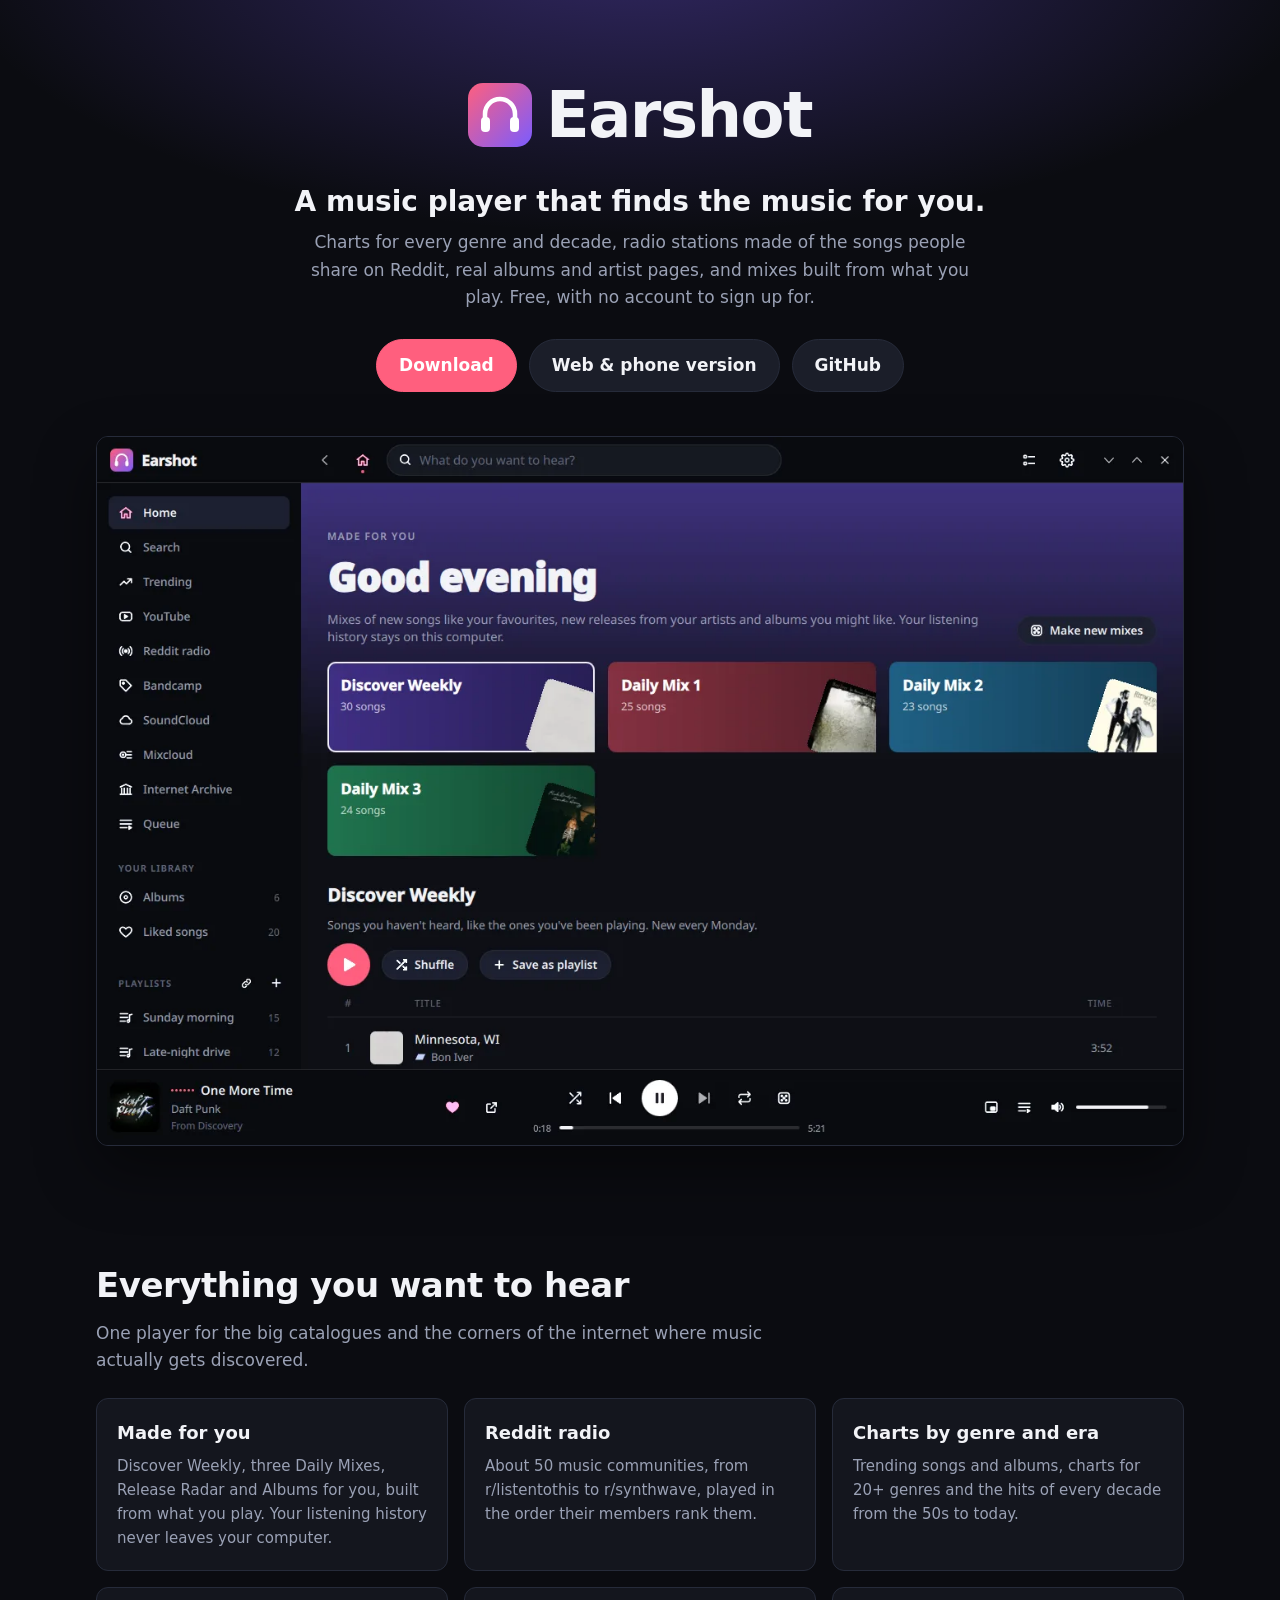
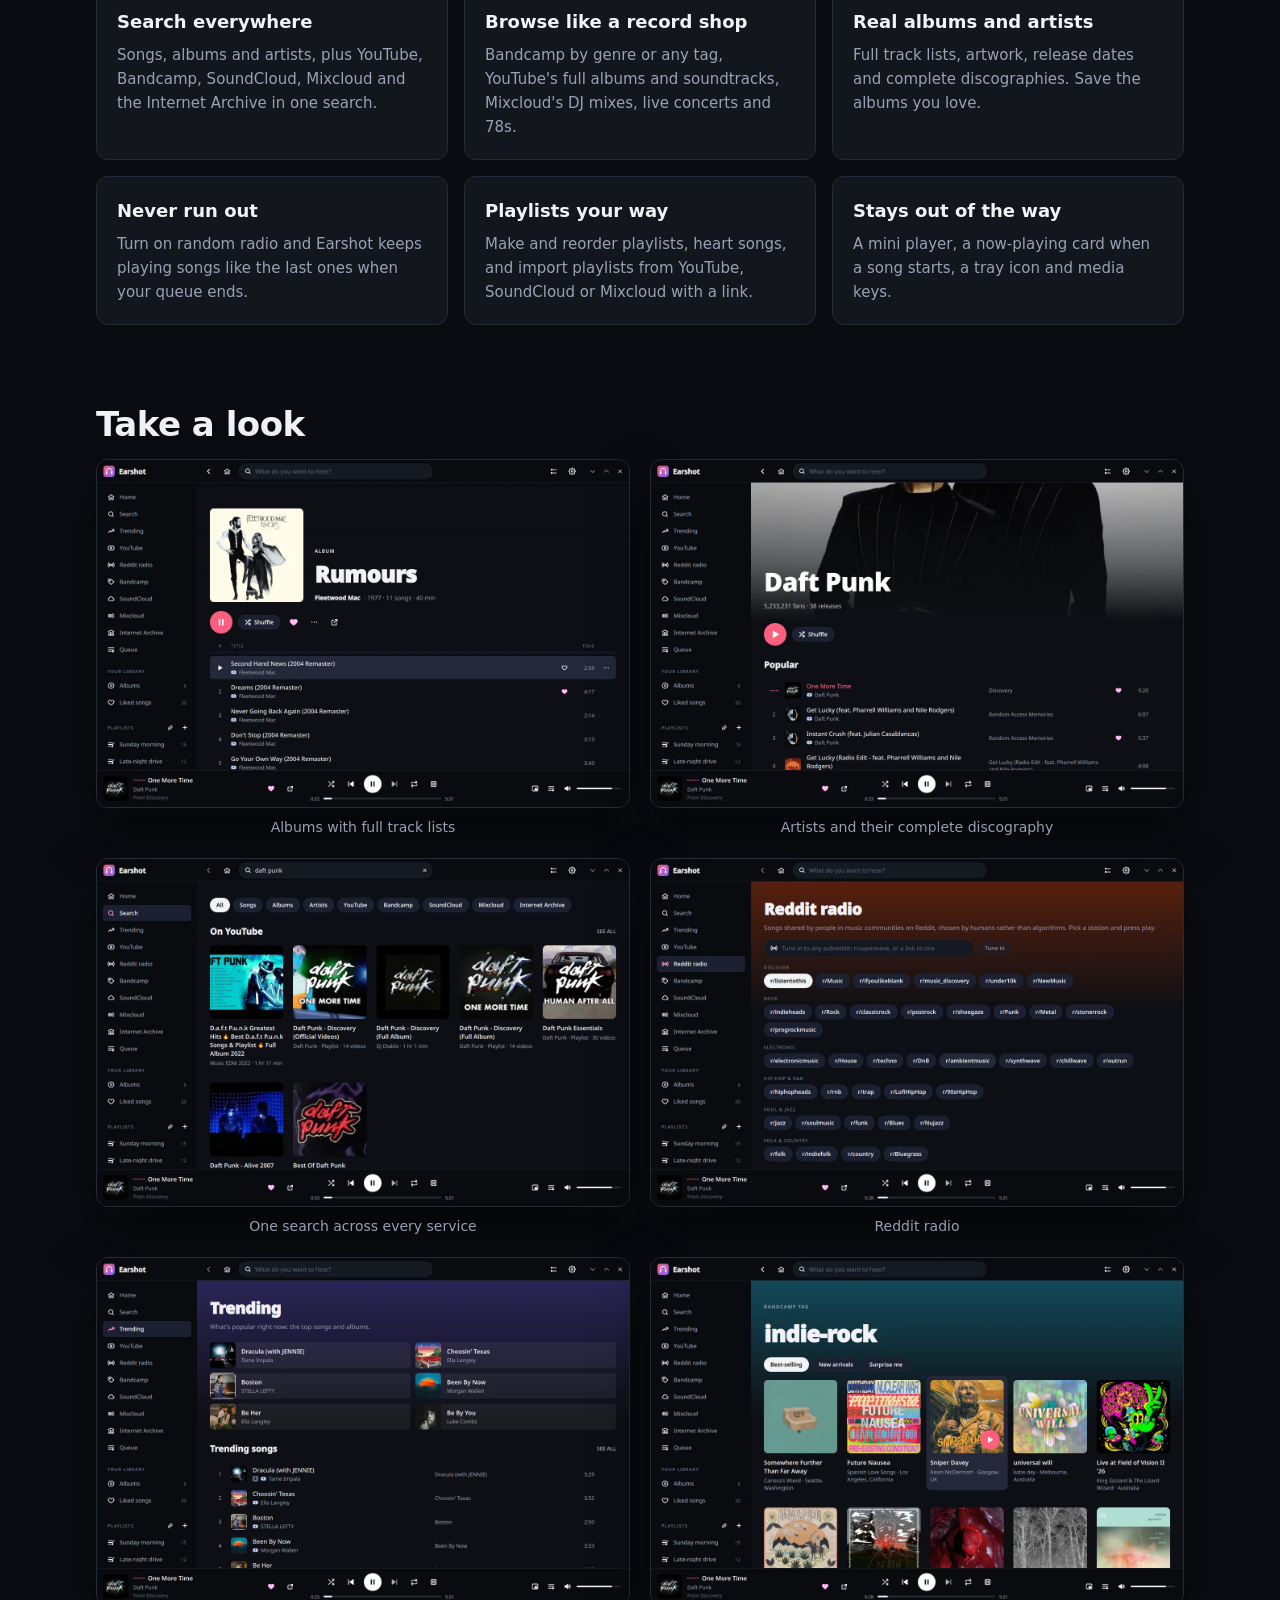
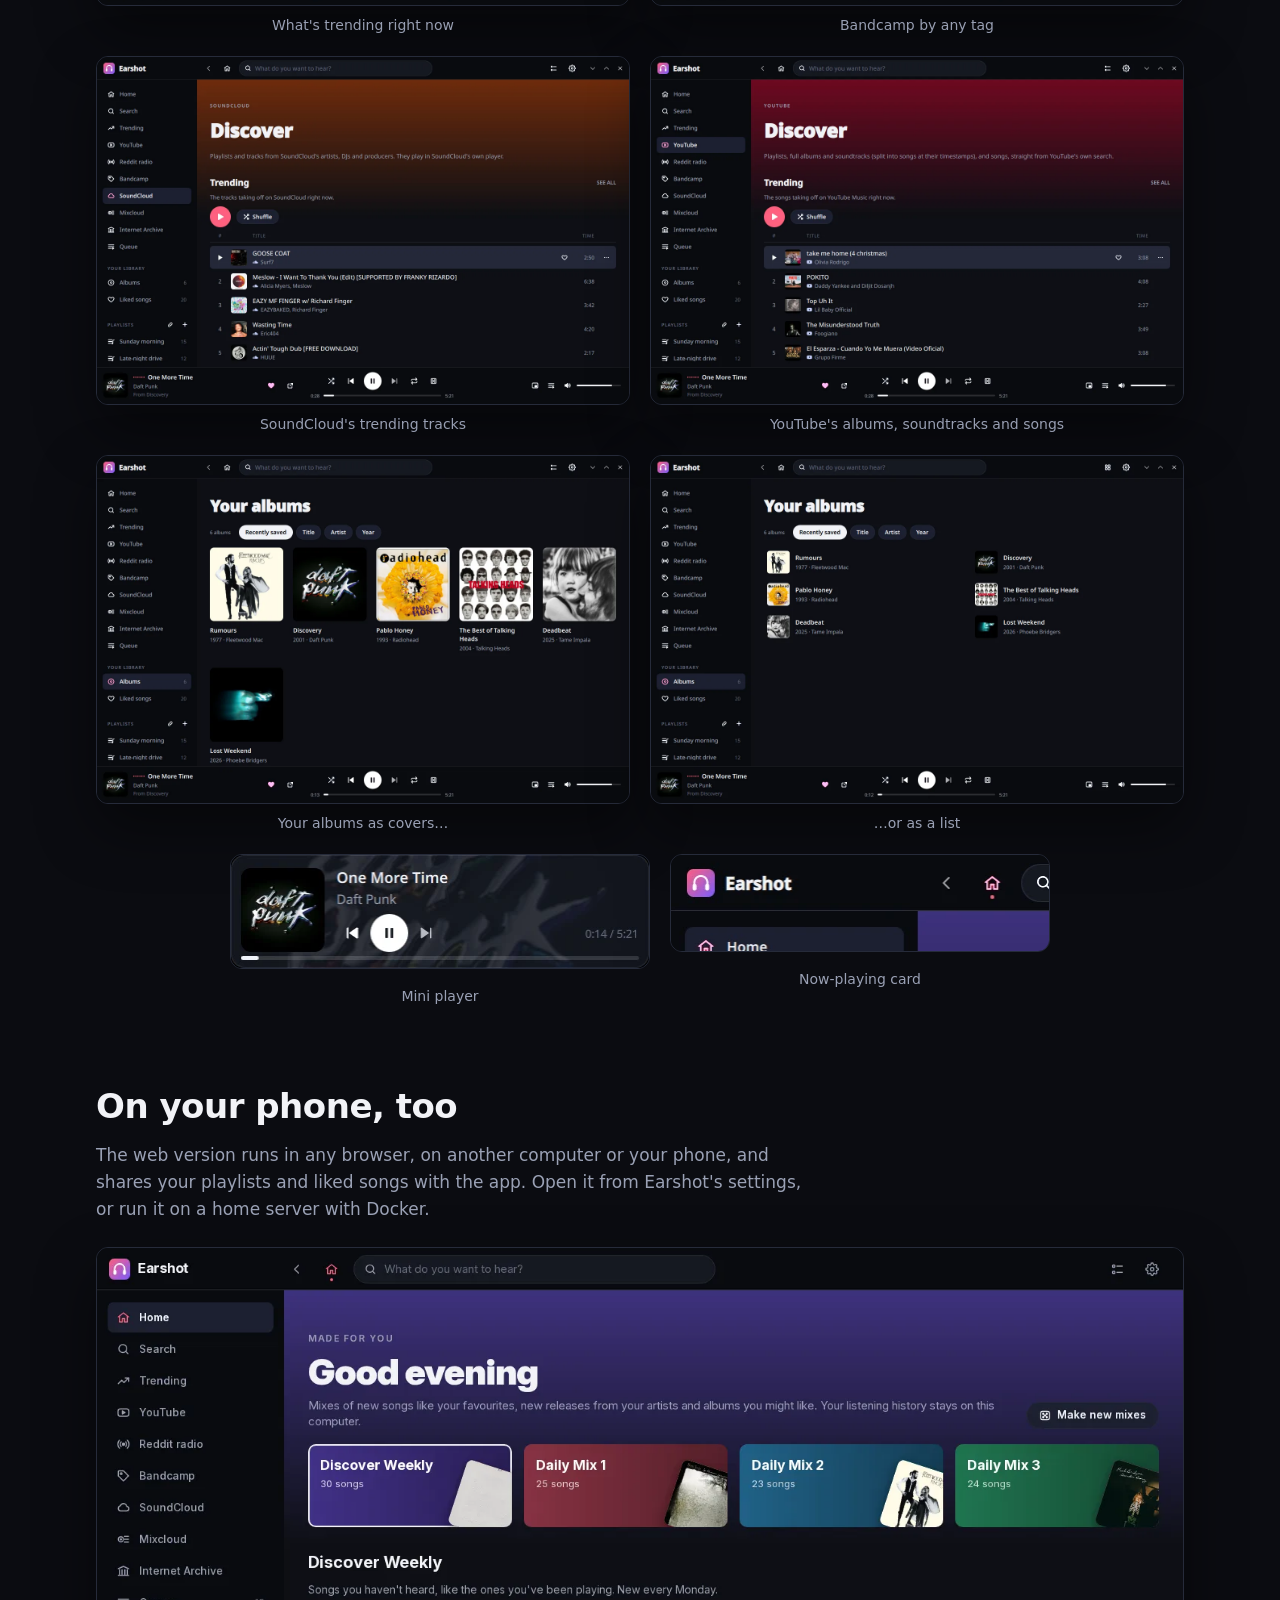
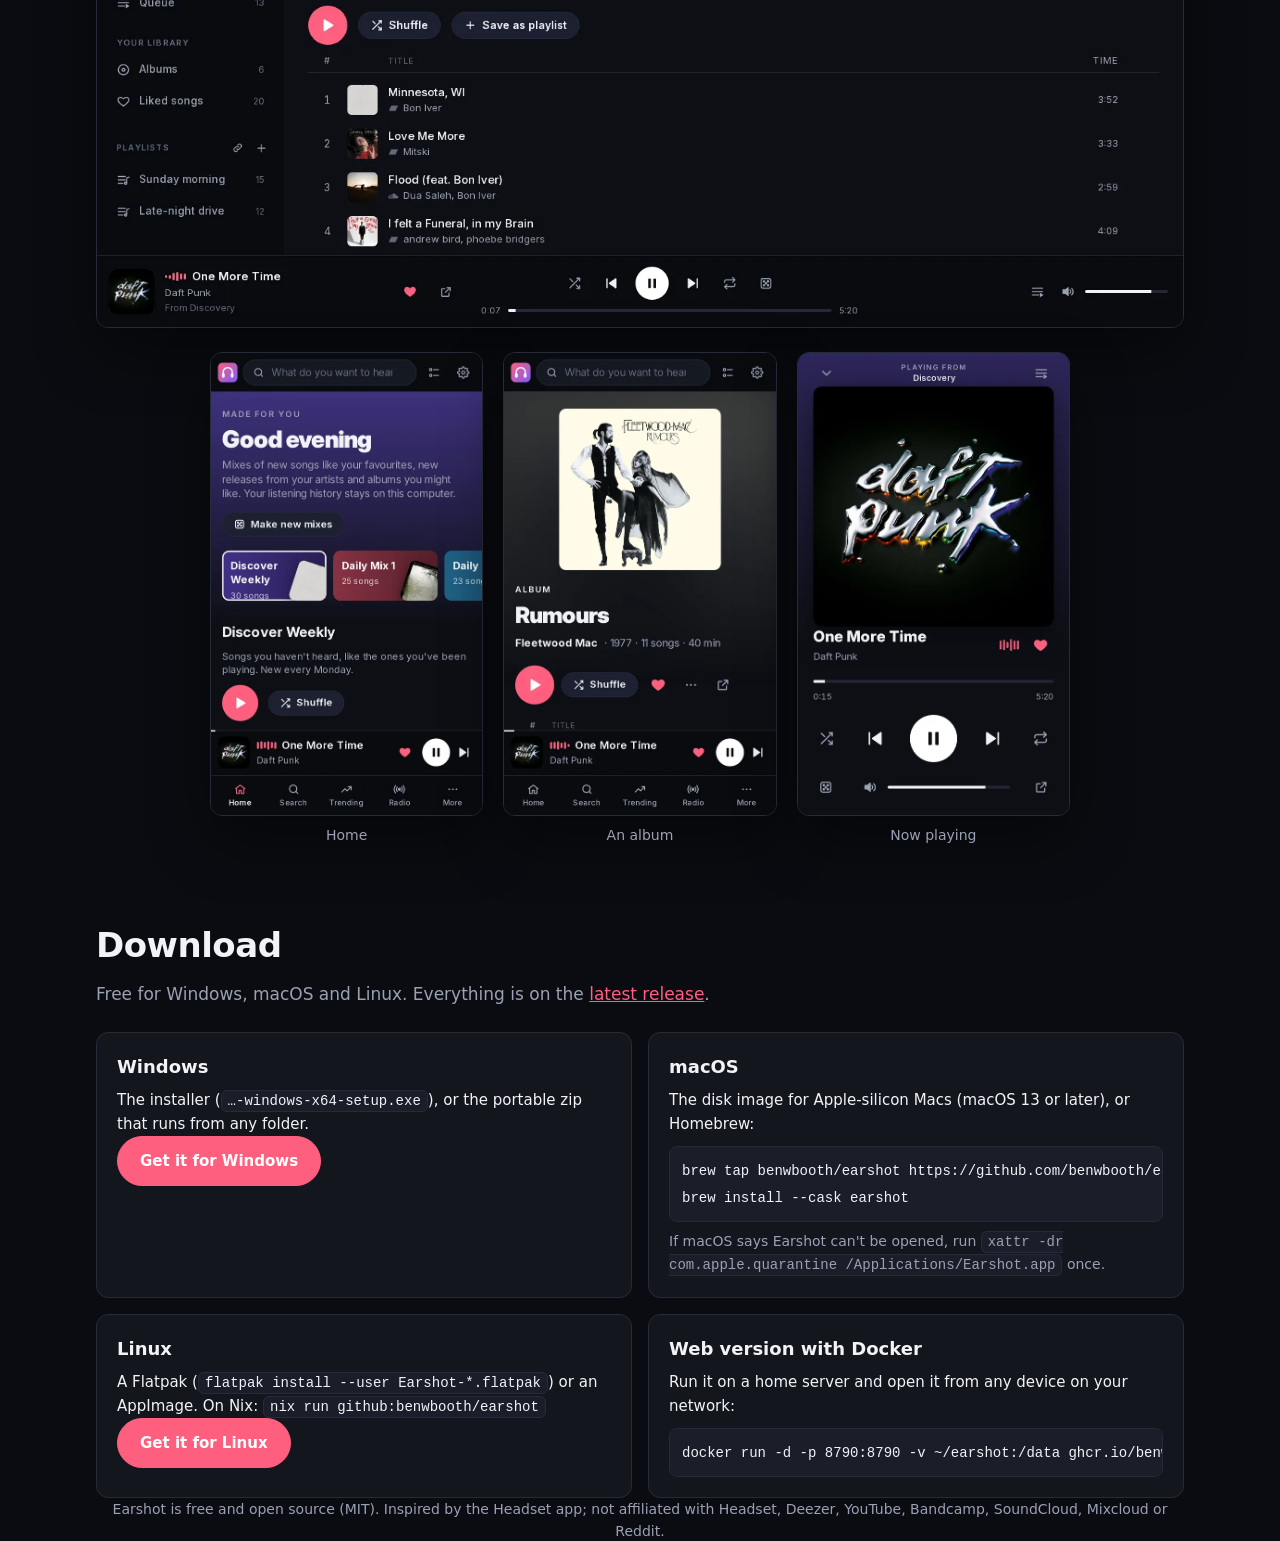
==== docs/index.html @ a22d11b1 "A user-friendly README and project page with fresh screenshots; developer notes move to DEVELOPMENT." ====
<!doctype html>
<html lang="en">
<head>
<meta charset="utf-8">
<meta name="viewport" content="width=device-width, initial-scale=1">
<title>Earshot · a music player that finds the music for you</title>
<meta name="description" content="Earshot is a free desktop music player: charts for every genre and decade, Reddit radio, real albums and artist pages, and mixes made from what you play. Windows, macOS, Linux and a web version for phones.">
<meta property="og:title" content="Earshot">
<meta property="og:description" content="A free music player that finds the music for you.">
<meta property="og:image" content="https://benwbooth.github.io/earshot/screenshots/home.webp">
<link rel="icon" href="./earshot.svg">
<style>
  :root { --bg: #0b0c11; --surface: #14161e; --surface2: #1b1e29; --text: #f2f3f7; --muted: #9aa1b5;
          --accent: #ff5f7e; --accent2: #7a5cff; --border: #262b3a; }
  * { box-sizing: border-box; }
  html { scroll-behavior: smooth; }
  body { margin: 0; background: var(--bg); color: var(--text); font: 17px/1.6 Inter, "Noto Sans", system-ui, -apple-system, "Segoe UI", sans-serif; }
  a { color: var(--accent); }
  .wrap { max-width: 1120px; margin: 0 auto; padding: 0 16px; }
  .hero { padding: 64px 0 40px; text-align: center;
          background: radial-gradient(1000px 420px at 50% -60px, rgba(122,92,255,.35), transparent 70%); }
  .brand { display: inline-flex; gap: 14px; align-items: center; }
  .brand img { width: 64px; height: 64px; }
  h1 { margin: 0; font-size: clamp(40px, 8vw, 64px); letter-spacing: -1.5px; }
  .tagline { font-size: clamp(20px, 3.4vw, 28px); font-weight: 700; margin: 18px auto 10px; max-width: 760px; line-height: 1.25; }
  .lead { color: var(--muted); max-width: 700px; margin: 0 auto 28px; }
  .buttons { display: flex; flex-wrap: wrap; gap: 12px; justify-content: center; }
  .btn { display: inline-block; padding: 12px 22px; border-radius: 999px; font-weight: 700; text-decoration: none;
         background: var(--surface2); color: var(--text); border: 1px solid var(--border); }
  .btn.primary { background: var(--accent); color: #fff; border-color: var(--accent); }
  .btn:hover { filter: brightness(1.12); }
  .shot { width: 100%; height: auto; display: block; border-radius: 12px; border: 1px solid var(--border);
          box-shadow: 0 24px 60px rgba(0,0,0,.45); }
  .hero .shot { margin-top: 44px; }
  h2 { font-size: clamp(26px, 4vw, 34px); margin: 72px 0 8px; letter-spacing: -.5px; }
  .sub { color: var(--muted); margin: 0 0 24px; max-width: 720px; }
  .features { display: grid; grid-template-columns: repeat(3, 1fr); gap: 16px; }
  .features > *, .gallery > *, .downloads > *, .phones > * { min-width: 0; }
  .card { background: var(--surface); border: 1px solid var(--border); border-radius: 12px; padding: 20px; }
  .card h3 { margin: 0 0 6px; font-size: 18px; }
  .card p { margin: 0; color: var(--muted); font-size: 15px; }
  .gallery { display: grid; grid-template-columns: 1fr 1fr; gap: 20px; }
  figure { margin: 0; }
  figcaption { color: var(--muted); font-size: 14px; margin-top: 8px; text-align: center; }
  .small { display: flex; flex-wrap: wrap; gap: 20px; align-items: flex-start; justify-content: center; margin-top: 20px; }
  .small img { border-radius: 12px; border: 1px solid var(--border); max-width: 100%; height: auto; }
  .phones { display: grid; grid-template-columns: repeat(3, 1fr); gap: 20px; max-width: 860px; margin: 24px auto 0; }
  .downloads { display: grid; grid-template-columns: repeat(2, 1fr); gap: 16px; }
  .downloads .card p { color: var(--text); }
  .downloads .card .note { color: var(--muted); font-size: 14px; margin-top: 8px; }
  code { background: var(--surface2); border: 1px solid var(--border); border-radius: 6px; padding: 2px 6px; font-size: 14px; overflow-wrap: anywhere; }
  pre { background: var(--surface2); border: 1px solid var(--border); border-radius: 8px; padding: 10px 12px; overflow-x: auto; margin: 10px 0 0; }
  pre code { border: 0; padding: 0; background: none; }
  footer { color: var(--muted); font-size: 14px; padding: 64px 0 48px; text-align: center; }
  @media (max-width: 820px) {
    .features, .gallery, .downloads { grid-template-columns: 1fr; }
    .phones { grid-template-columns: 1fr 1fr; }
  }
</style>
</head>
<body>
<header class="hero">
  <div class="wrap">
    <div class="brand"><img src="./earshot.svg" alt=""><h1>Earshot</h1></div>
    <p class="tagline">A music player that finds the music for you.</p>
    <p class="lead">Charts for every genre and decade, radio stations made of the songs people share on Reddit, real albums and artist pages, and mixes built from what you play. Free, with no account to sign up for.</p>
    <div class="buttons">
      <a class="btn primary" href="#download">Download</a>
      <a class="btn" href="#web">Web &amp; phone version</a>
      <a class="btn" href="https://github.com/benwbooth/earshot">GitHub</a>
    </div>
    <img class="shot" src="./screenshots/home.webp" width="1320" height="860" alt="Earshot's home screen with Discover Weekly and Daily Mixes">
  </div>
</header>

<main class="wrap">
  <h2>Everything you want to hear</h2>
  <p class="sub">One player for the big catalogues and the corners of the internet where music actually gets discovered.</p>
  <div class="features">
    <div class="card"><h3>Made for you</h3><p>Discover Weekly, three Daily Mixes, Release Radar and Albums for you, built from what you play. Your listening history never leaves your computer.</p></div>
    <div class="card"><h3>Reddit radio</h3><p>About 50 music communities, from r/listentothis to r/synthwave, played in the order their members rank them.</p></div>
    <div class="card"><h3>Charts by genre and era</h3><p>Trending songs and albums, charts for 20+ genres and the hits of every decade from the 50s to today.</p></div>
    <div class="card"><h3>Search everywhere</h3><p>Songs, albums and artists, plus YouTube, Bandcamp, SoundCloud, Mixcloud and the Internet Archive in one search.</p></div>
    <div class="card"><h3>Browse like a record shop</h3><p>Bandcamp by genre or any tag, YouTube's full albums and soundtracks, Mixcloud's DJ mixes, live concerts and 78s.</p></div>
    <div class="card"><h3>Real albums and artists</h3><p>Full track lists, artwork, release dates and complete discographies. Save the albums you love.</p></div>
    <div class="card"><h3>Never run out</h3><p>Turn on random radio and Earshot keeps playing songs like the last ones when your queue ends.</p></div>
    <div class="card"><h3>Playlists your way</h3><p>Make and reorder playlists, heart songs, and import playlists from YouTube, SoundCloud or Mixcloud with a link.</p></div>
    <div class="card"><h3>Stays out of the way</h3><p>A mini player, a now-playing card when a song starts, a tray icon and media keys.</p></div>
  </div>

  <h2>Take a look</h2>
  <div class="gallery">
    <figure><img class="shot" loading="lazy" src="./screenshots/album.webp" width="1320" height="860" alt="An album page"><figcaption>Albums with full track lists</figcaption></figure>
    <figure><img class="shot" loading="lazy" src="./screenshots/artist.webp" width="1320" height="860" alt="An artist page"><figcaption>Artists and their complete discography</figcaption></figure>
    <figure><img class="shot" loading="lazy" src="./screenshots/search.webp" width="1320" height="860" alt="Search results"><figcaption>One search across every service</figcaption></figure>
    <figure><img class="shot" loading="lazy" src="./screenshots/radio.webp" width="1320" height="860" alt="Reddit radio stations"><figcaption>Reddit radio</figcaption></figure>
    <figure><img class="shot" loading="lazy" src="./screenshots/trending.webp" width="1320" height="860" alt="Trending songs"><figcaption>What's trending right now</figcaption></figure>
    <figure><img class="shot" loading="lazy" src="./screenshots/bandcamp.webp" width="1320" height="860" alt="Bandcamp's indie-rock tag"><figcaption>Bandcamp by any tag</figcaption></figure>
    <figure><img class="shot" loading="lazy" src="./screenshots/soundcloud.webp" width="1320" height="860" alt="SoundCloud"><figcaption>SoundCloud's trending tracks</figcaption></figure>
    <figure><img class="shot" loading="lazy" src="./screenshots/youtube.webp" width="1320" height="860" alt="YouTube"><figcaption>YouTube's albums, soundtracks and songs</figcaption></figure>
    <figure><img class="shot" loading="lazy" src="./screenshots/albums-grid.webp" width="1320" height="860" alt="Your albums as covers"><figcaption>Your albums as covers…</figcaption></figure>
    <figure><img class="shot" loading="lazy" src="./screenshots/albums-list.webp" width="1320" height="860" alt="Your albums as a list"><figcaption>…or as a list</figcaption></figure>
  </div>
  <div class="small">
    <figure><img loading="lazy" src="./screenshots/mini.webp" width="420" height="113" alt="The mini player"><figcaption>Mini player</figcaption></figure>
    <figure><img loading="lazy" src="./screenshots/card.webp" width="380" height="96" alt="The now-playing card"><figcaption>Now-playing card</figcaption></figure>
  </div>

  <h2 id="web">On your phone, too</h2>
  <p class="sub">The web version runs in any browser, on another computer or your phone, and shares your playlists and liked songs with the app. Open it from Earshot's settings, or run it on a home server with Docker.</p>
  <img class="shot" loading="lazy" src="./screenshots/web-home.webp" width="1440" height="900" alt="The web version in a desktop browser">
  <div class="phones">
    <figure><img class="shot" loading="lazy" src="./screenshots/phone-home.webp" width="585" height="1266" alt="The web version on a phone: Home"><figcaption>Home</figcaption></figure>
    <figure><img class="shot" loading="lazy" src="./screenshots/phone-album.webp" width="585" height="1266" alt="The web version on a phone: an album"><figcaption>An album</figcaption></figure>
    <figure><img class="shot" loading="lazy" src="./screenshots/phone-nowplaying.webp" width="585" height="1266" alt="The web version on a phone: Now playing"><figcaption>Now playing</figcaption></figure>
  </div>

  <h2 id="download">Download</h2>
  <p class="sub">Free for Windows, macOS and Linux. Everything is on the <a href="https://github.com/benwbooth/earshot/releases/latest">latest release</a>.</p>
  <div class="downloads">
    <div class="card"><h3>Windows</h3><p>The installer (<code>…-windows-x64-setup.exe</code>), or the portable zip that runs from any folder.</p>
      <p><a class="btn primary" href="https://github.com/benwbooth/earshot/releases/latest">Get it for Windows</a></p></div>
    <div class="card"><h3>macOS</h3><p>The disk image for Apple-silicon Macs (macOS 13 or later), or Homebrew:</p>
      <pre><code>brew tap benwbooth/earshot https://github.com/benwbooth/earshot
brew install --cask earshot</code></pre>
      <p class="note">If macOS says Earshot can't be opened, run <code>xattr -dr com.apple.quarantine /Applications/Earshot.app</code> once.</p></div>
    <div class="card"><h3>Linux</h3><p>A Flatpak (<code>flatpak install --user Earshot-*.flatpak</code>) or an AppImage. On Nix: <code>nix run github:benwbooth/earshot</code></p>
      <p><a class="btn primary" href="https://github.com/benwbooth/earshot/releases/latest">Get it for Linux</a></p></div>
    <div class="card"><h3>Web version with Docker</h3><p>Run it on a home server and open it from any device on your network:</p>
      <pre><code>docker run -d -p 8790:8790 -v ~/earshot:/data ghcr.io/benwbooth/earshot:latest</code></pre></div>
  </div>
</main>

<footer class="wrap">Earshot is free and open source (MIT). Inspired by the Headset app; not affiliated with Headset, Deezer, YouTube, Bandcamp, SoundCloud, Mixcloud or Reddit.</footer>
</body>
</html>
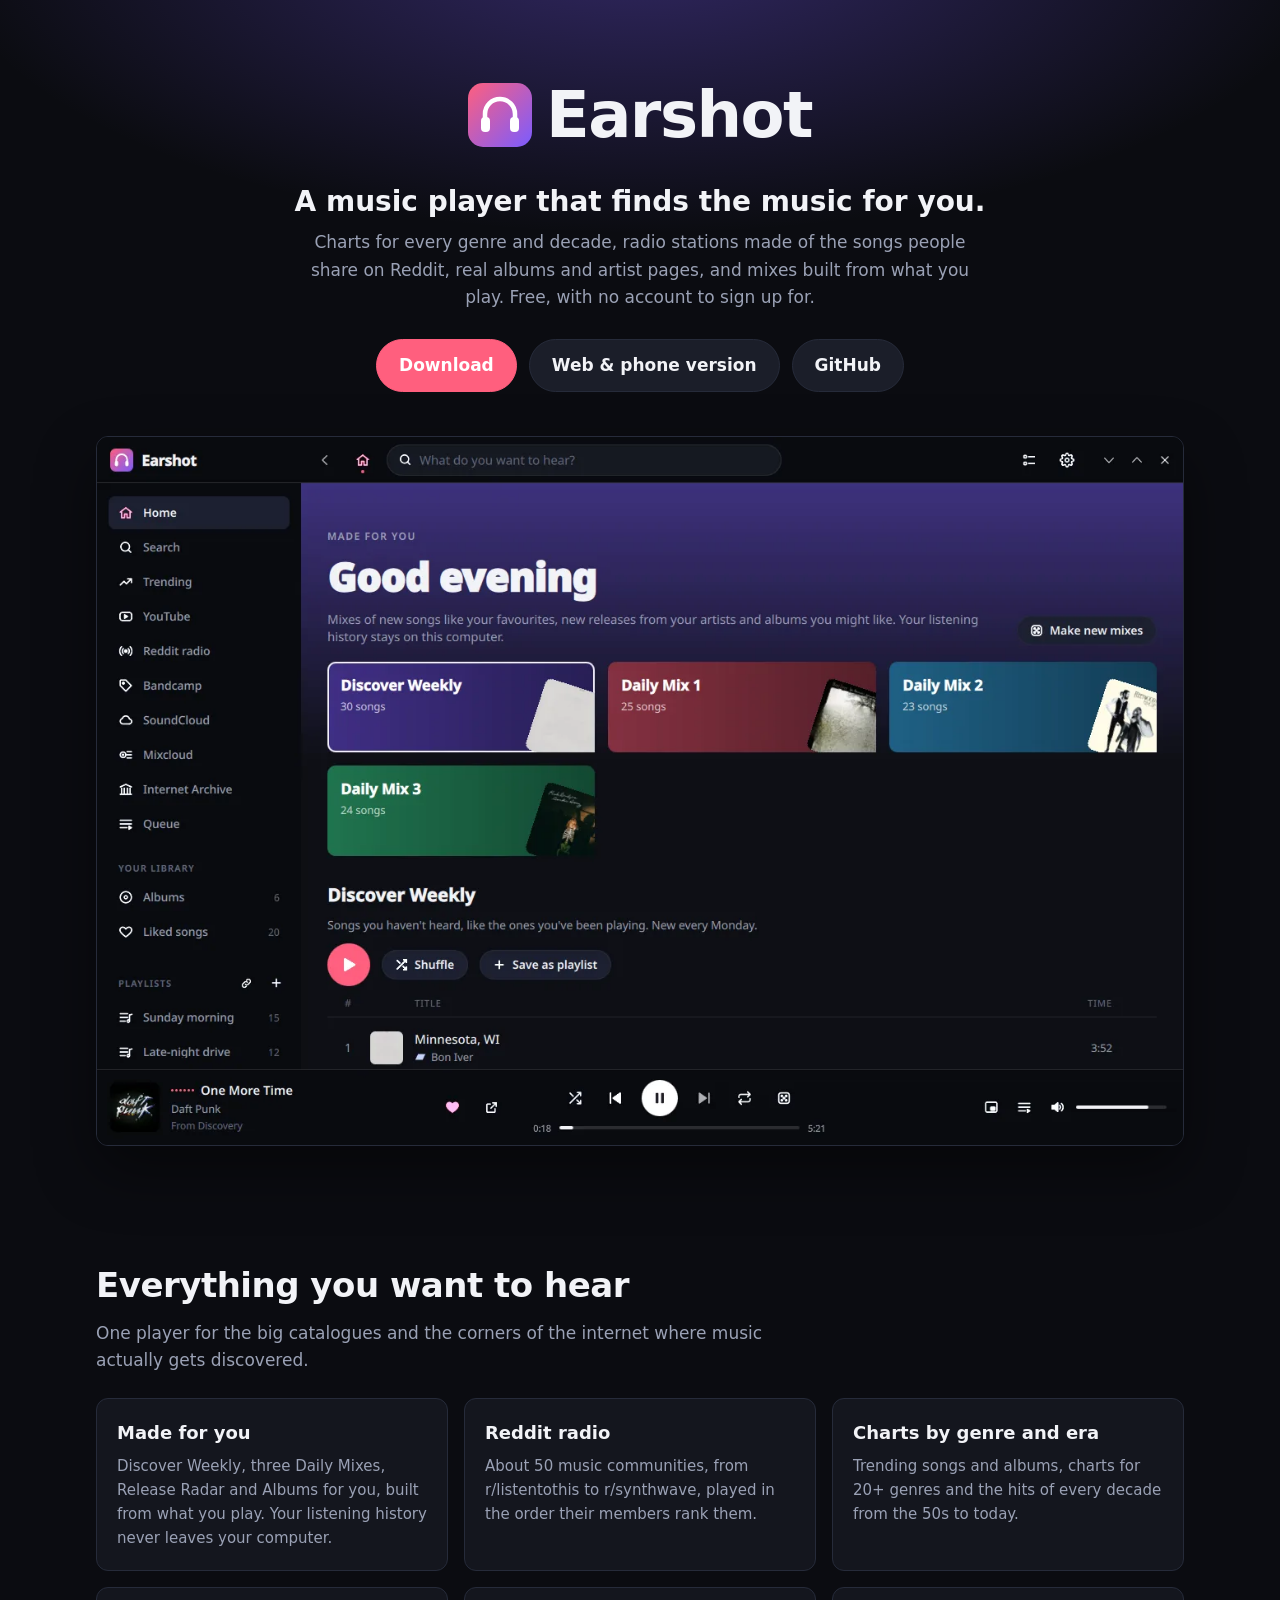
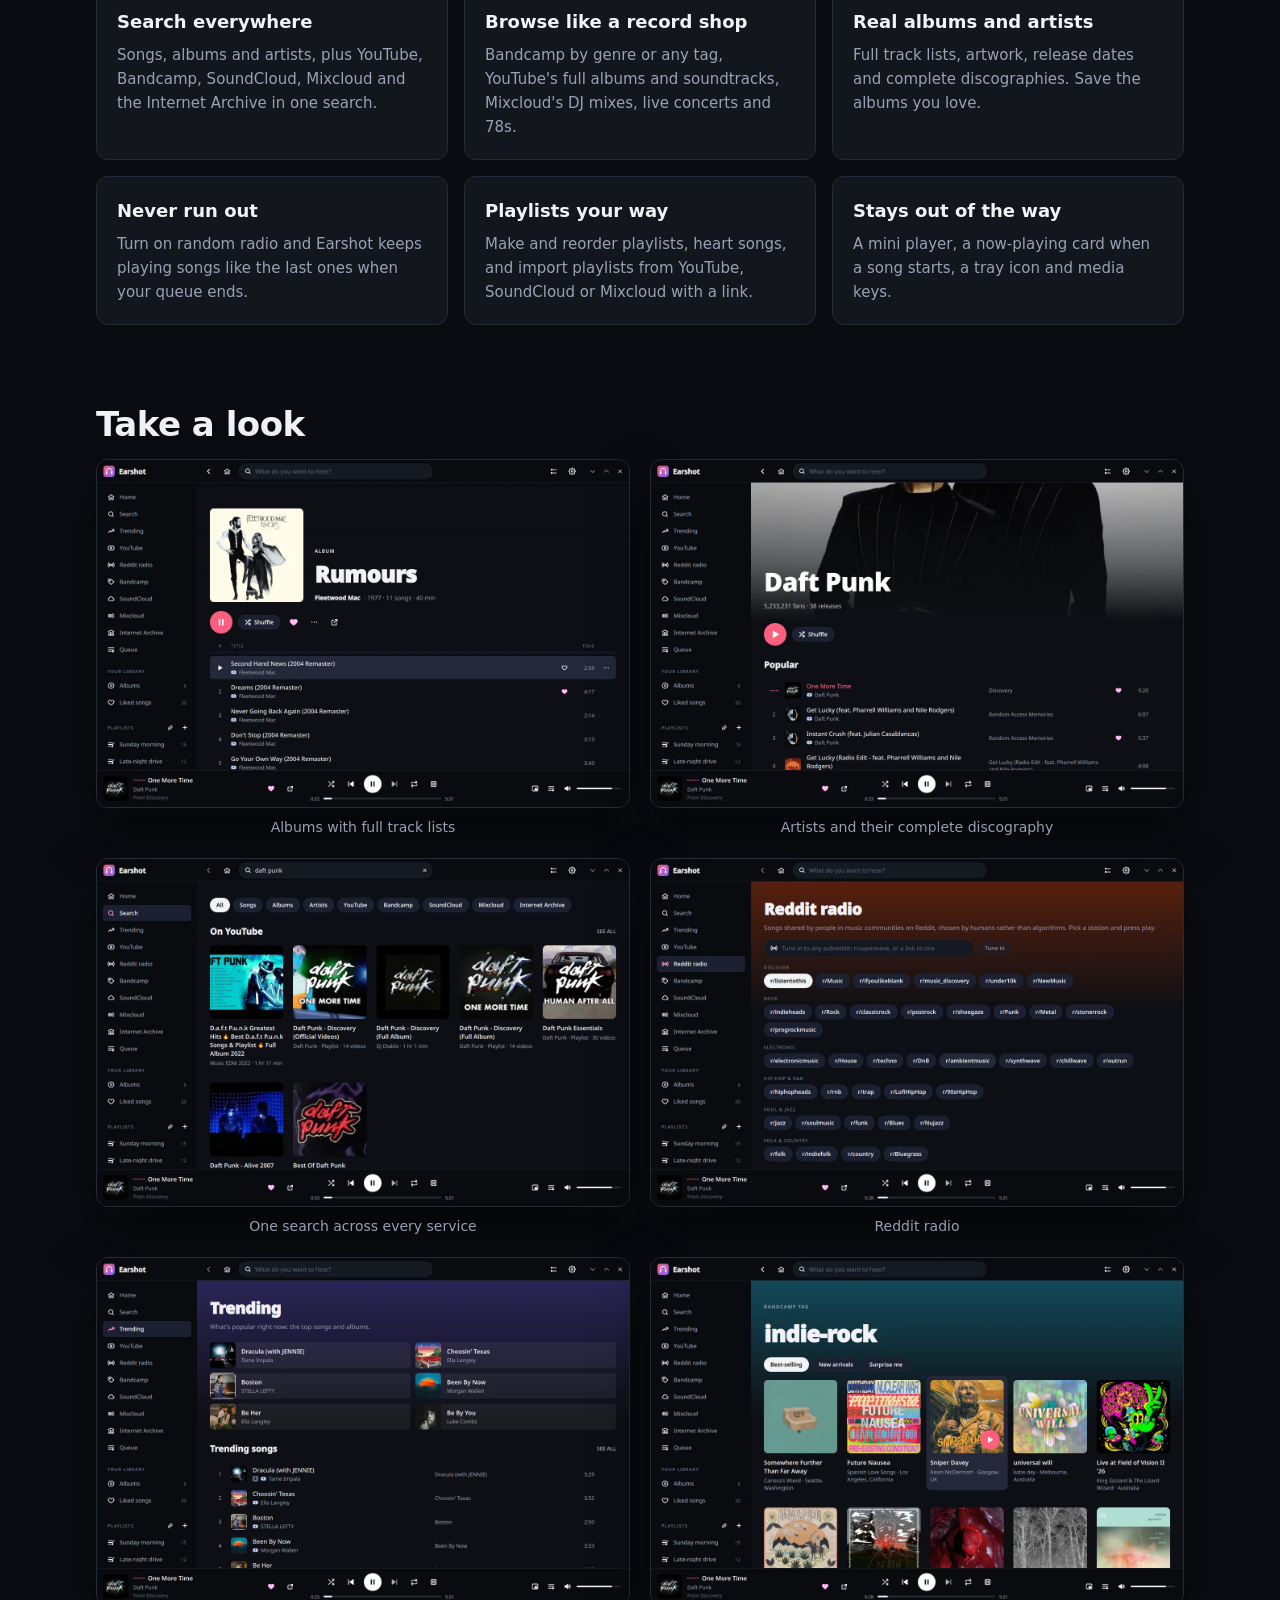
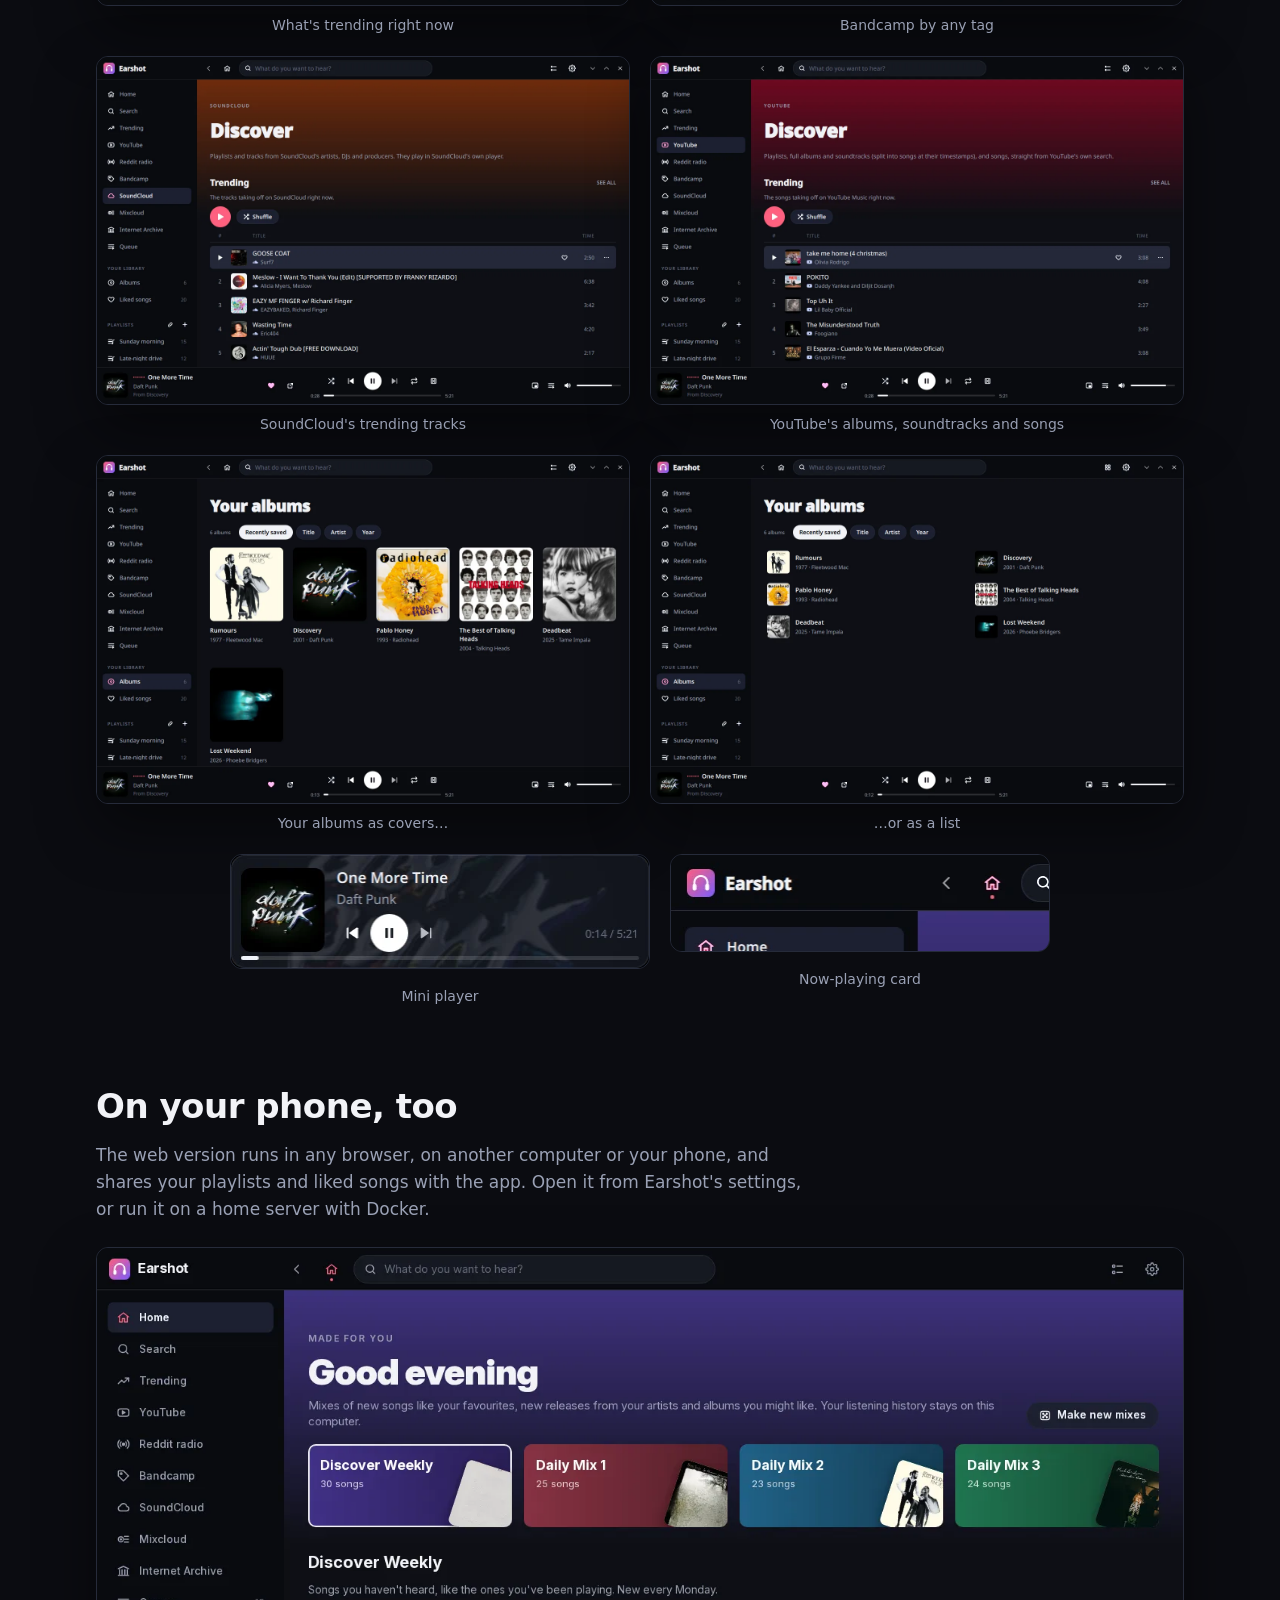
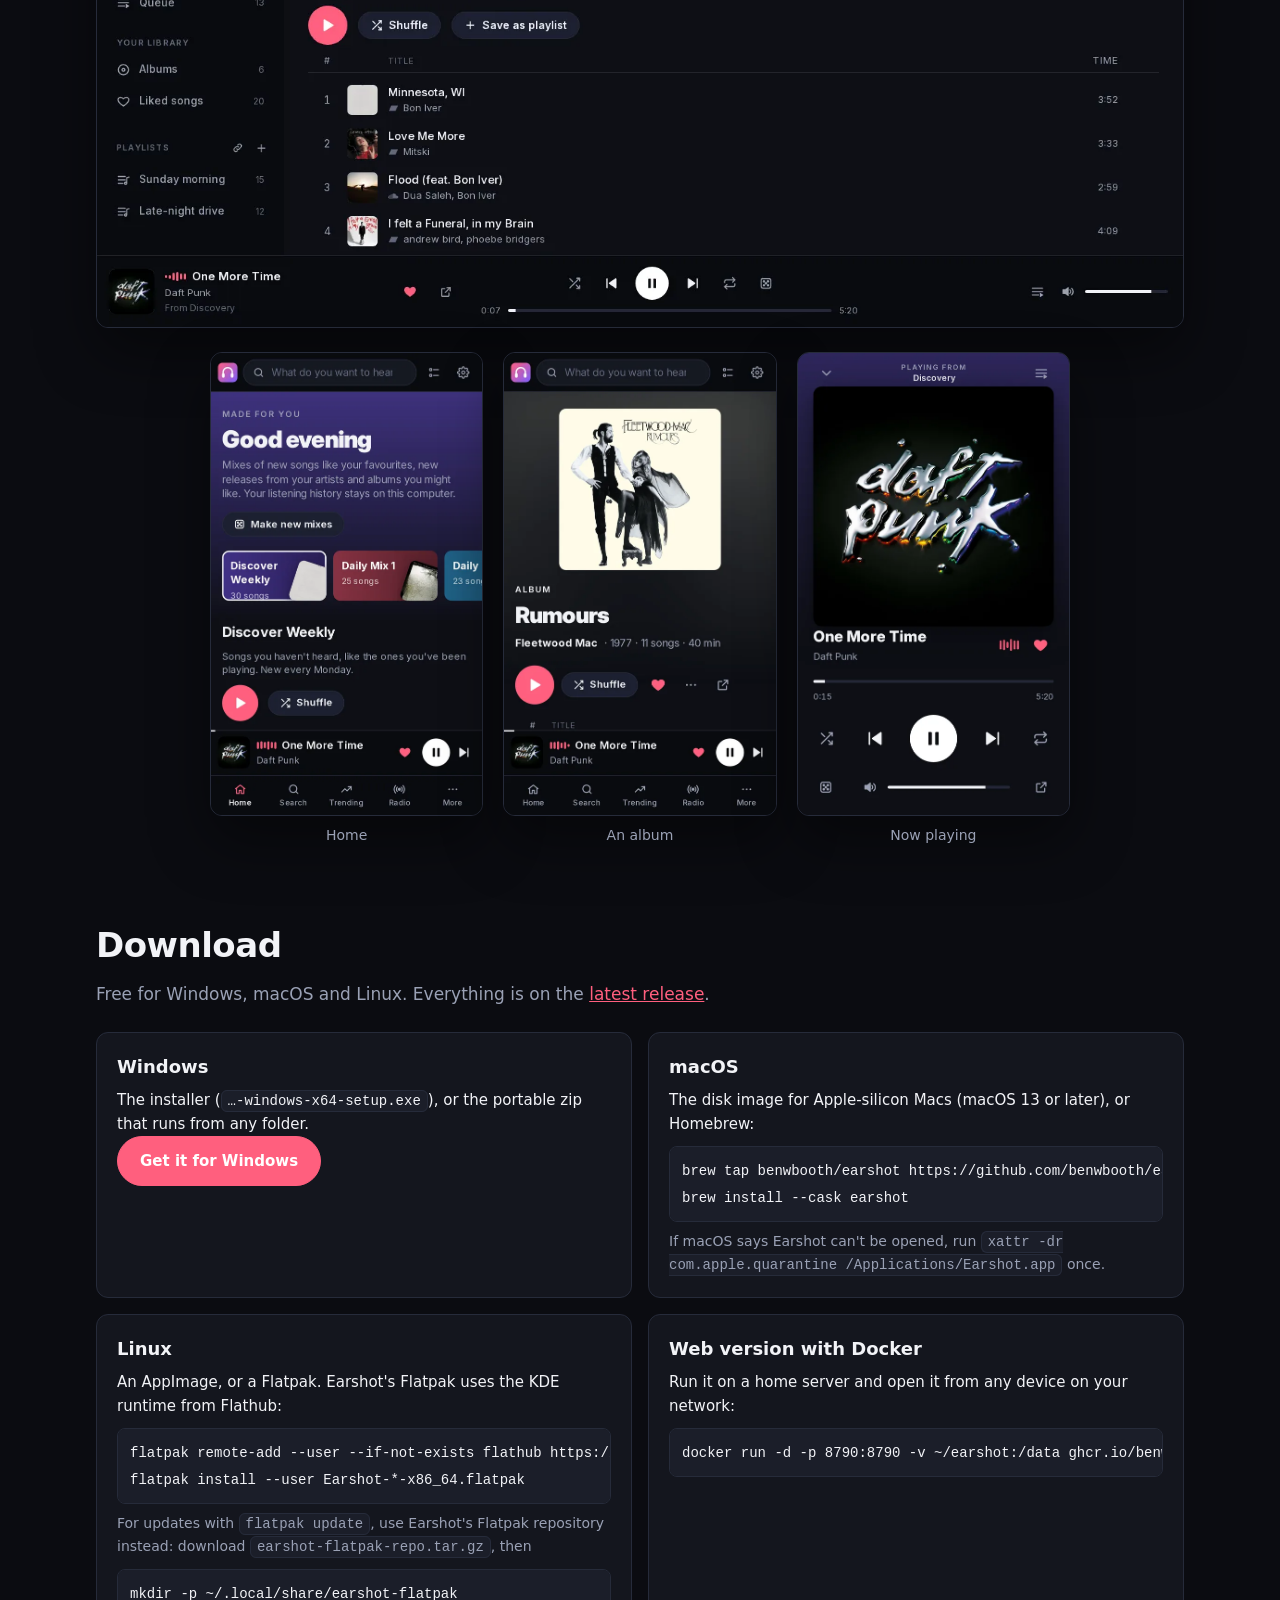
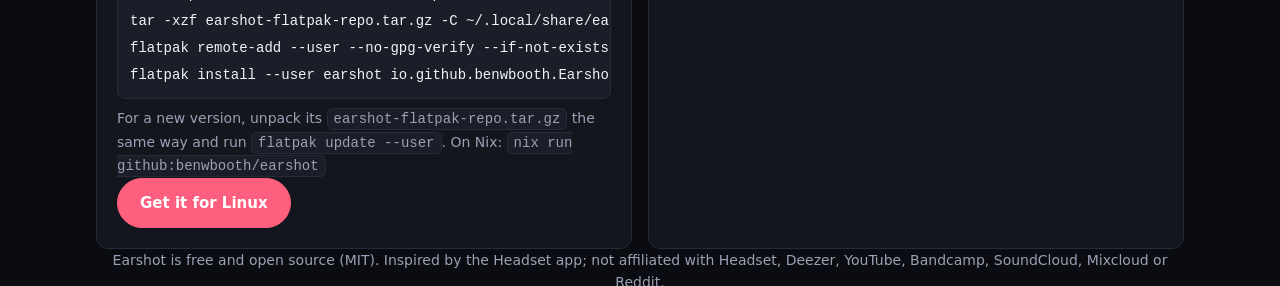
==== commit d9e8c5b8: "Project page: the Flatpak steps, as in the README" ====
--- a/docs/index.html
+++ b/docs/index.html
@@ -124,7 +124,15 @@
       <pre><code>brew tap benwbooth/earshot https://github.com/benwbooth/earshot
 brew install --cask earshot</code></pre>
       <p class="note">If macOS says Earshot can't be opened, run <code>xattr -dr com.apple.quarantine /Applications/Earshot.app</code> once.</p></div>
-    <div class="card"><h3>Linux</h3><p>A Flatpak (<code>flatpak install --user Earshot-*.flatpak</code>) or an AppImage. On Nix: <code>nix run github:benwbooth/earshot</code></p>
+    <div class="card"><h3>Linux</h3><p>An AppImage, or a Flatpak. Earshot's Flatpak uses the KDE runtime from Flathub:</p>
+      <pre><code>flatpak remote-add --user --if-not-exists flathub https://dl.flathub.org/repo/flathub.flatpakrepo
+flatpak install --user Earshot-*-x86_64.flatpak</code></pre>
+      <p class="note">For updates with <code>flatpak update</code>, use Earshot's Flatpak repository instead: download <code>earshot-flatpak-repo.tar.gz</code>, then</p>
+      <pre><code>mkdir -p ~/.local/share/earshot-flatpak
+tar -xzf earshot-flatpak-repo.tar.gz -C ~/.local/share/earshot-flatpak
+flatpak remote-add --user --no-gpg-verify --if-not-exists earshot "file://$HOME/.local/share/earshot-flatpak/flatpak-repo"
+flatpak install --user earshot io.github.benwbooth.Earshot</code></pre>
+      <p class="note">For a new version, unpack its <code>earshot-flatpak-repo.tar.gz</code> the same way and run <code>flatpak update --user</code>. On Nix: <code>nix run github:benwbooth/earshot</code></p>
       <p><a class="btn primary" href="https://github.com/benwbooth/earshot/releases/latest">Get it for Linux</a></p></div>
     <div class="card"><h3>Web version with Docker</h3><p>Run it on a home server and open it from any device on your network:</p>
       <pre><code>docker run -d -p 8790:8790 -v ~/earshot:/data ghcr.io/benwbooth/earshot:latest</code></pre></div>
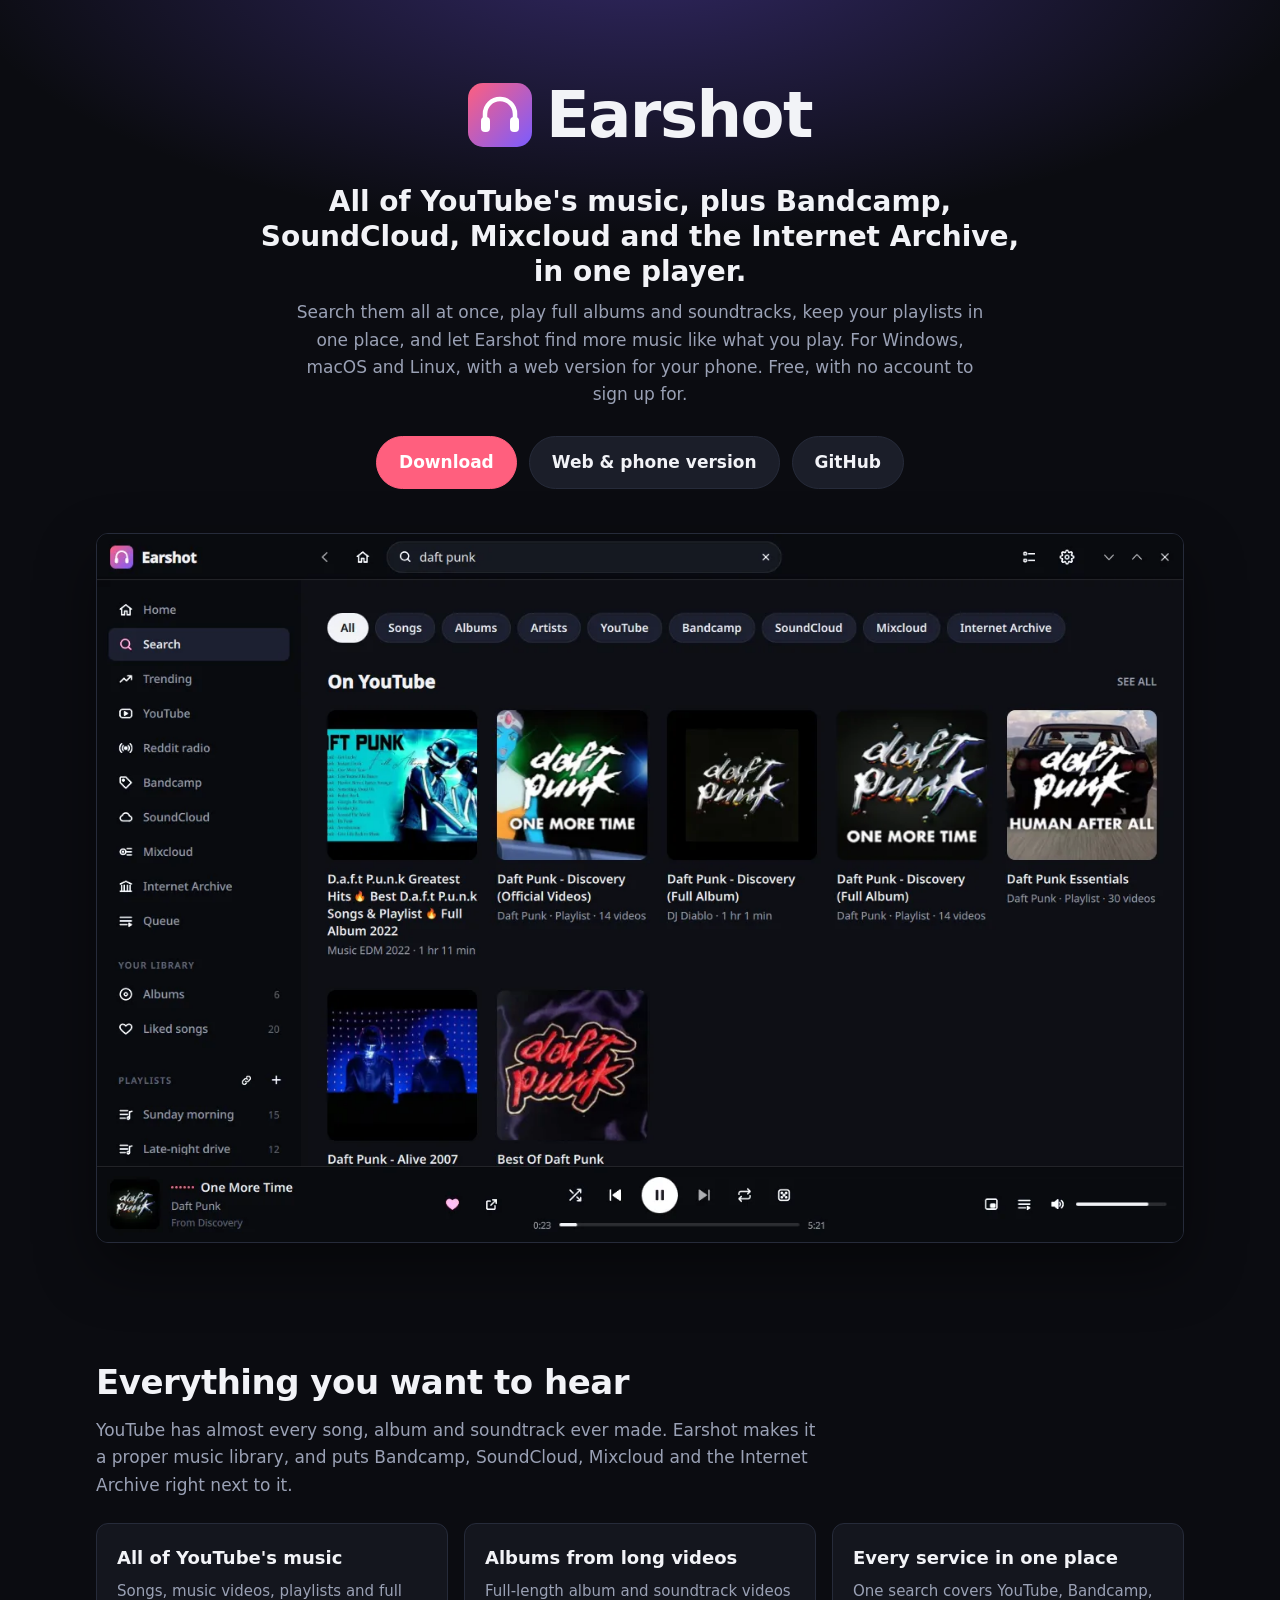
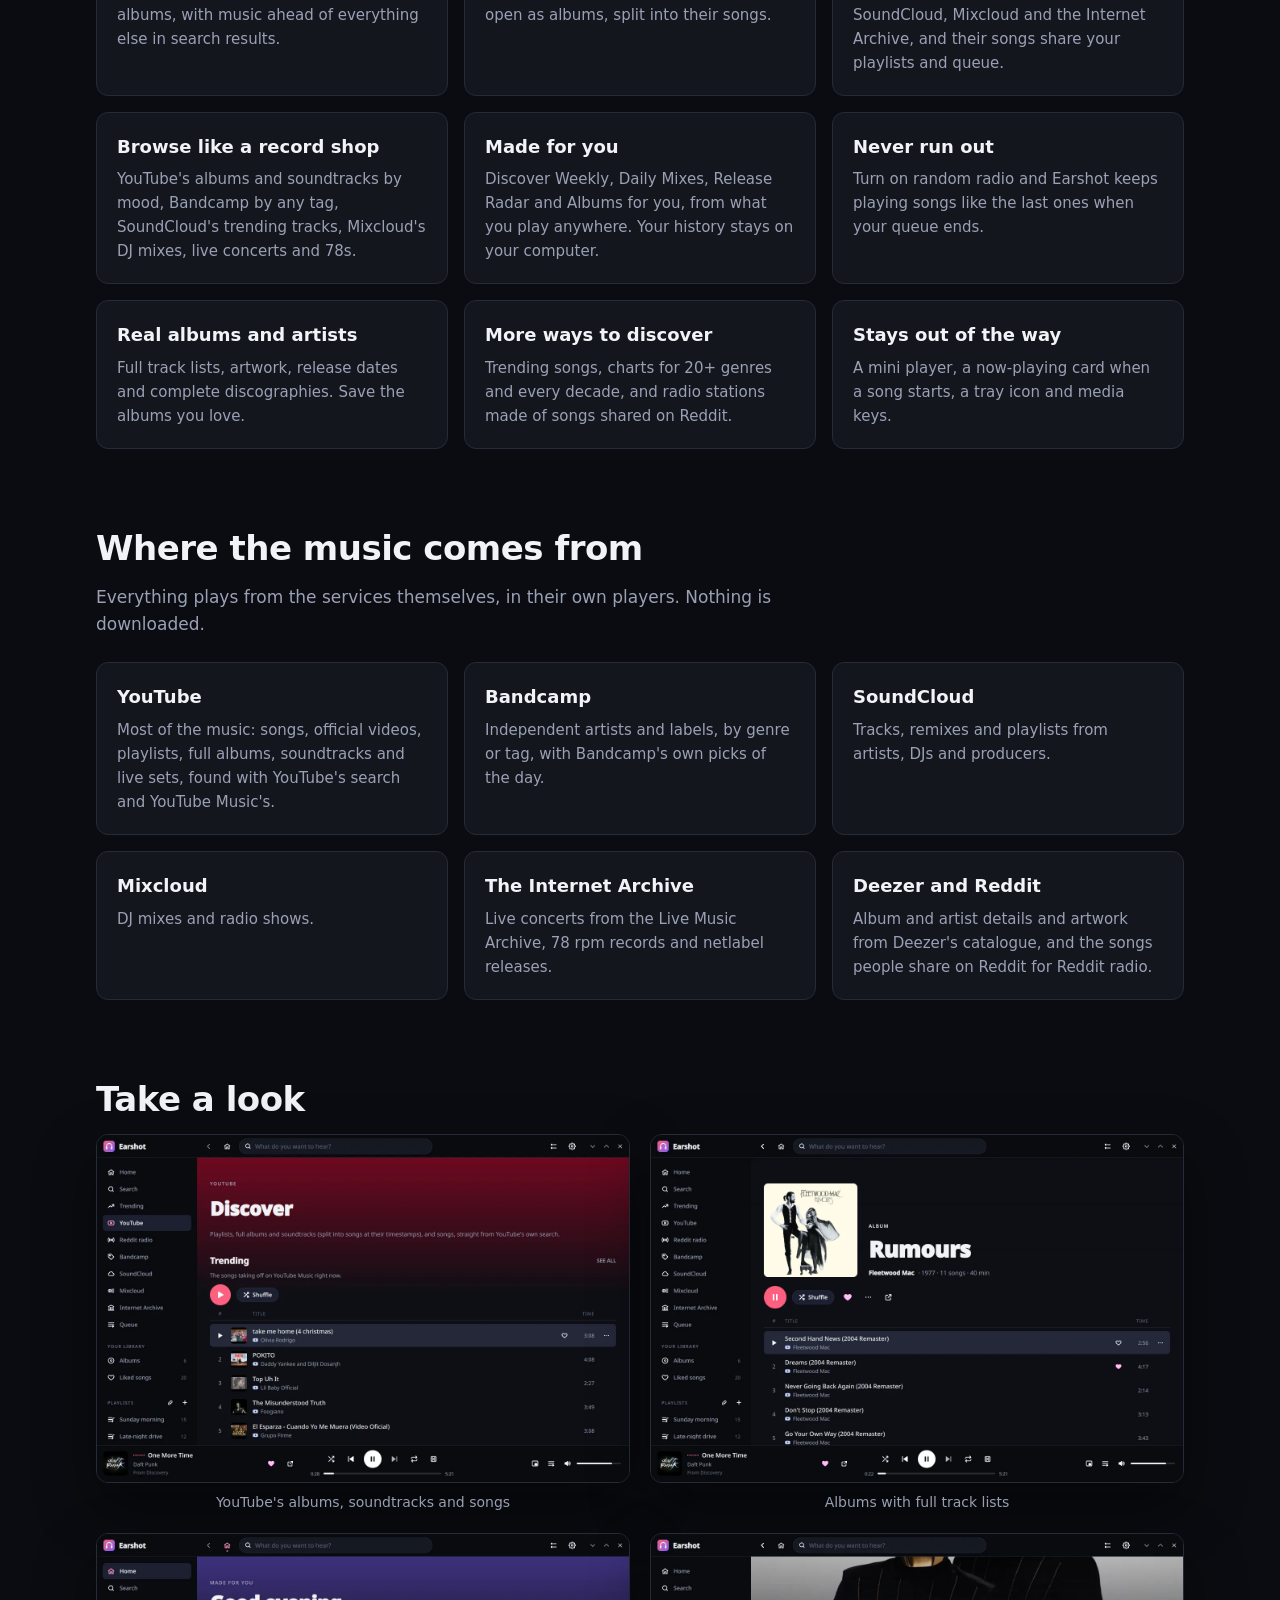
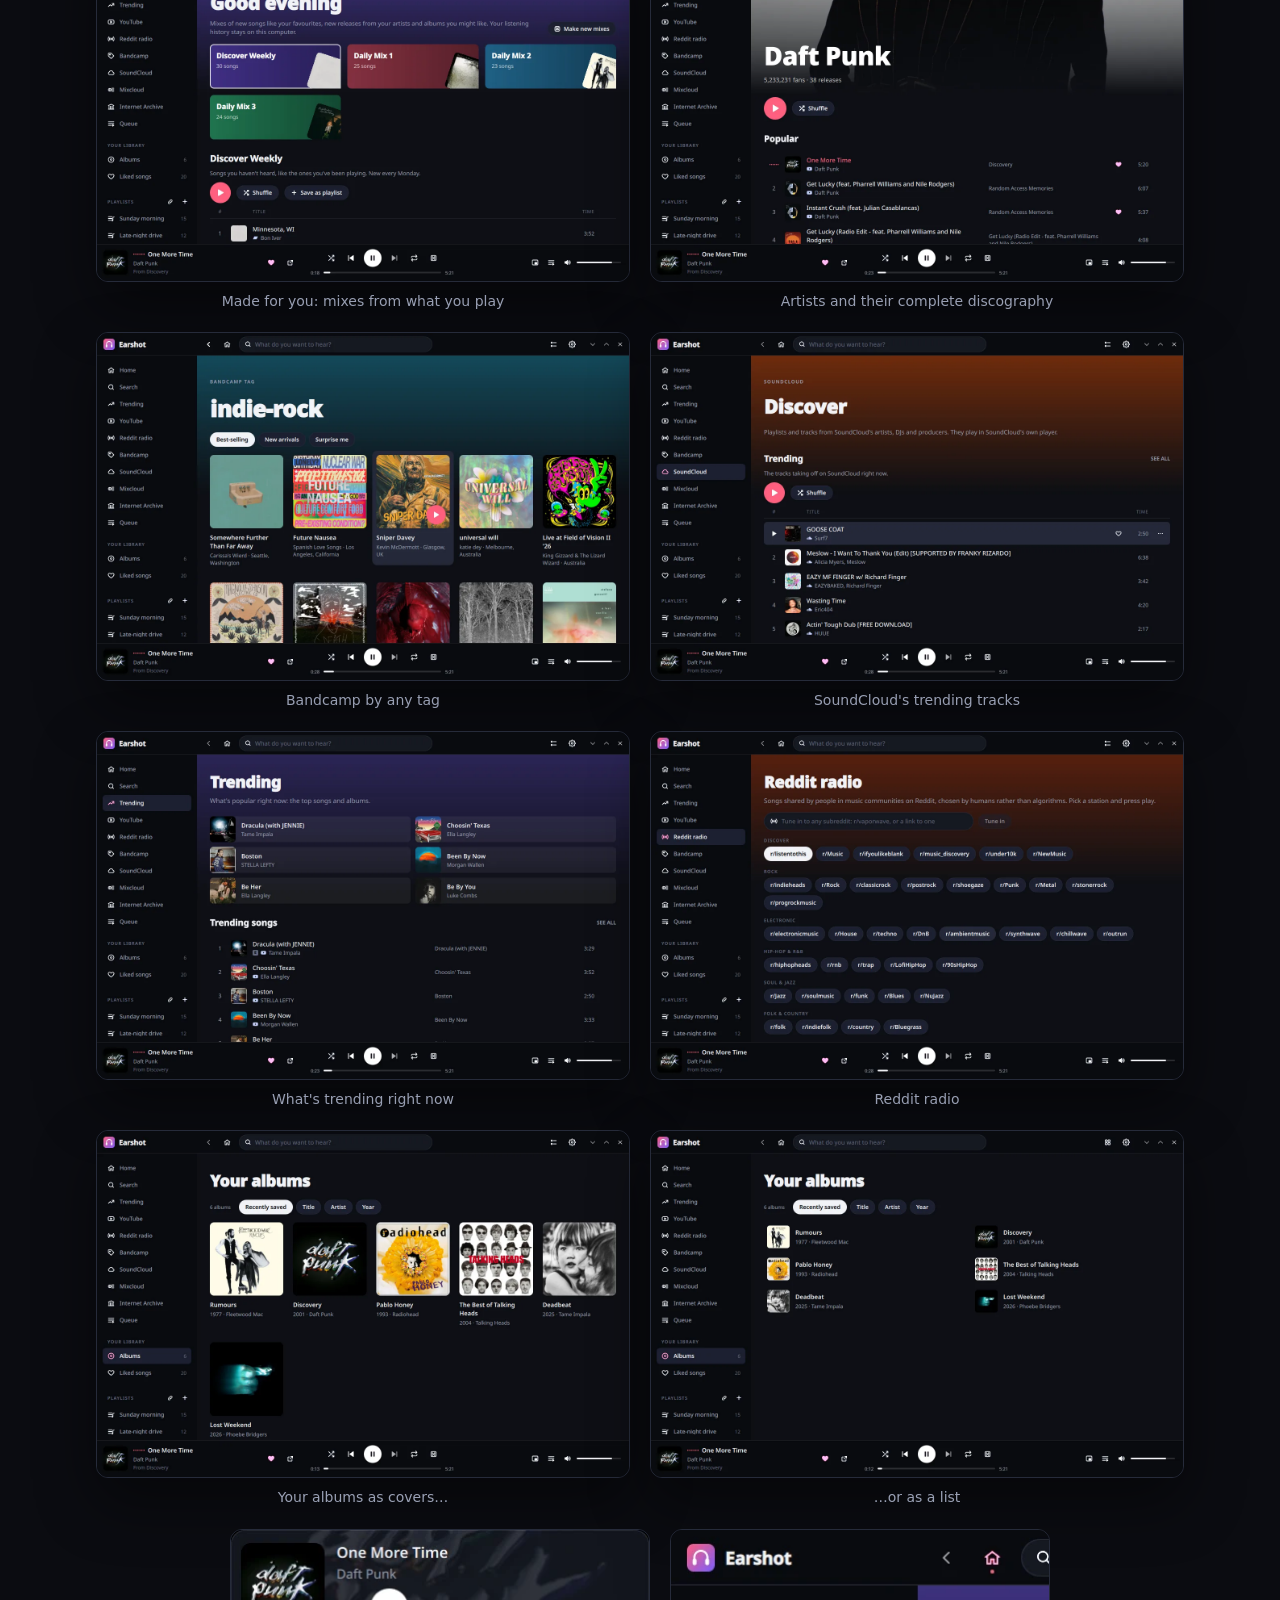
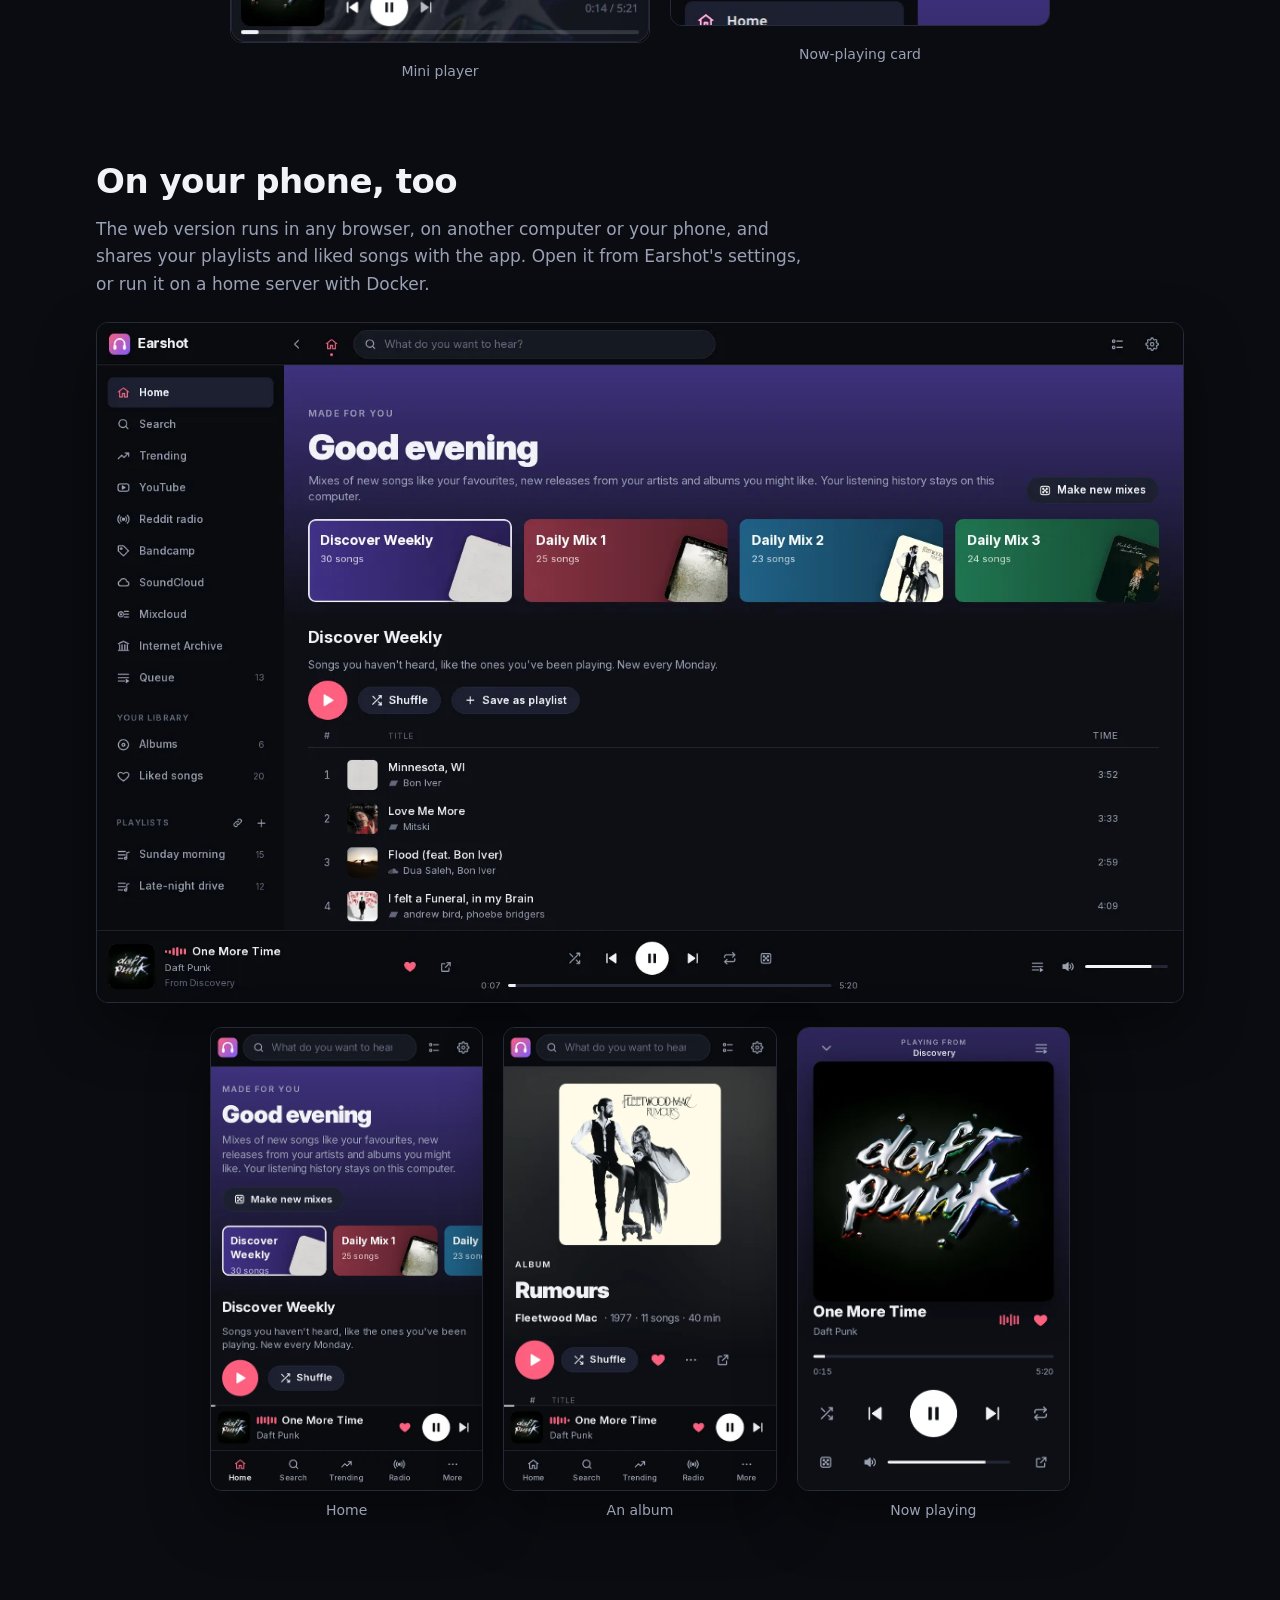
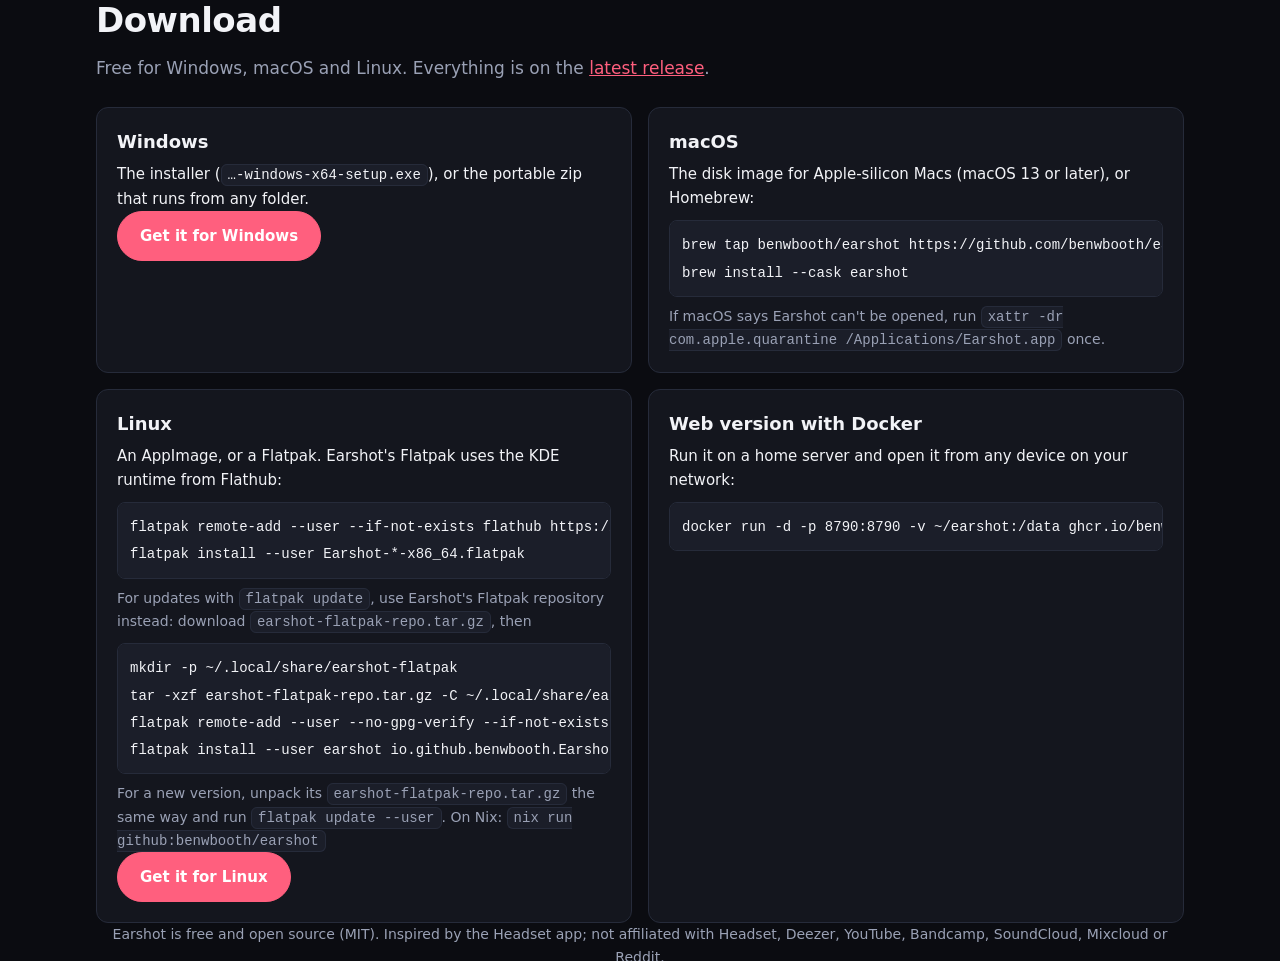
==== commit 4de04992: "Project page: lead with YouTube and the other music services; where the music comes from" ====
--- a/docs/index.html
+++ b/docs/index.html
@@ -3,11 +3,11 @@
 <head>
 <meta charset="utf-8">
 <meta name="viewport" content="width=device-width, initial-scale=1">
-<title>Earshot · a music player that finds the music for you</title>
-<meta name="description" content="Earshot is a free desktop music player: charts for every genre and decade, Reddit radio, real albums and artist pages, and mixes made from what you play. Windows, macOS, Linux and a web version for phones.">
+<title>Earshot · all of YouTube's music, plus Bandcamp, SoundCloud, Mixcloud and more</title>
+<meta name="description" content="Earshot is a free music player for all of YouTube's music, plus Bandcamp, SoundCloud, Mixcloud and the Internet Archive, in one library. Windows, macOS, Linux and a web version for phones.">
 <meta property="og:title" content="Earshot">
-<meta property="og:description" content="A free music player that finds the music for you.">
-<meta property="og:image" content="https://benwbooth.github.io/earshot/screenshots/home.webp">
+<meta property="og:description" content="All of YouTube's music, plus Bandcamp, SoundCloud, Mixcloud and the Internet Archive, in one free player.">
+<meta property="og:image" content="https://benwbooth.github.io/earshot/screenshots/search.webp">
 <link rel="icon" href="./earshot.svg">
 <style>
   :root { --bg: #0b0c11; --surface: #14161e; --surface2: #1b1e29; --text: #f2f3f7; --muted: #9aa1b5;
@@ -62,42 +62,53 @@
 <header class="hero">
   <div class="wrap">
     <div class="brand"><img src="./earshot.svg" alt=""><h1>Earshot</h1></div>
-    <p class="tagline">A music player that finds the music for you.</p>
-    <p class="lead">Charts for every genre and decade, radio stations made of the songs people share on Reddit, real albums and artist pages, and mixes built from what you play. Free, with no account to sign up for.</p>
+    <p class="tagline">All of YouTube's music, plus Bandcamp, SoundCloud, Mixcloud and the Internet Archive, in one player.</p>
+    <p class="lead">Search them all at once, play full albums and soundtracks, keep your playlists in one place, and let Earshot find more music like what you play. For Windows, macOS and Linux, with a web version for your phone. Free, with no account to sign up for.</p>
     <div class="buttons">
       <a class="btn primary" href="#download">Download</a>
       <a class="btn" href="#web">Web &amp; phone version</a>
       <a class="btn" href="https://github.com/benwbooth/earshot">GitHub</a>
     </div>
-    <img class="shot" src="./screenshots/home.webp" width="1320" height="860" alt="Earshot's home screen with Discover Weekly and Daily Mixes">
+    <img class="shot" src="./screenshots/search.webp" width="1320" height="860" alt="Searching YouTube, Bandcamp, SoundCloud, Mixcloud and the Internet Archive at once">
   </div>
 </header>
 
 <main class="wrap">
   <h2>Everything you want to hear</h2>
-  <p class="sub">One player for the big catalogues and the corners of the internet where music actually gets discovered.</p>
+  <p class="sub">YouTube has almost every song, album and soundtrack ever made. Earshot makes it a proper music library, and puts Bandcamp, SoundCloud, Mixcloud and the Internet Archive right next to it.</p>
   <div class="features">
-    <div class="card"><h3>Made for you</h3><p>Discover Weekly, three Daily Mixes, Release Radar and Albums for you, built from what you play. Your listening history never leaves your computer.</p></div>
-    <div class="card"><h3>Reddit radio</h3><p>About 50 music communities, from r/listentothis to r/synthwave, played in the order their members rank them.</p></div>
-    <div class="card"><h3>Charts by genre and era</h3><p>Trending songs and albums, charts for 20+ genres and the hits of every decade from the 50s to today.</p></div>
-    <div class="card"><h3>Search everywhere</h3><p>Songs, albums and artists, plus YouTube, Bandcamp, SoundCloud, Mixcloud and the Internet Archive in one search.</p></div>
-    <div class="card"><h3>Browse like a record shop</h3><p>Bandcamp by genre or any tag, YouTube's full albums and soundtracks, Mixcloud's DJ mixes, live concerts and 78s.</p></div>
+    <div class="card"><h3>All of YouTube's music</h3><p>Songs, music videos, playlists and full albums, with music ahead of everything else in search results.</p></div>
+    <div class="card"><h3>Albums from long videos</h3><p>Full-length album and soundtrack videos open as albums, split into their songs.</p></div>
+    <div class="card"><h3>Every service in one place</h3><p>One search covers YouTube, Bandcamp, SoundCloud, Mixcloud and the Internet Archive, and their songs share your playlists and queue.</p></div>
+    <div class="card"><h3>Browse like a record shop</h3><p>YouTube's albums and soundtracks by mood, Bandcamp by any tag, SoundCloud's trending tracks, Mixcloud's DJ mixes, live concerts and 78s.</p></div>
+    <div class="card"><h3>Made for you</h3><p>Discover Weekly, Daily Mixes, Release Radar and Albums for you, from what you play anywhere. Your history stays on your computer.</p></div>
+    <div class="card"><h3>Never run out</h3><p>Turn on random radio and Earshot keeps playing songs like the last ones when your queue ends.</p></div>
     <div class="card"><h3>Real albums and artists</h3><p>Full track lists, artwork, release dates and complete discographies. Save the albums you love.</p></div>
-    <div class="card"><h3>Never run out</h3><p>Turn on random radio and Earshot keeps playing songs like the last ones when your queue ends.</p></div>
-    <div class="card"><h3>Playlists your way</h3><p>Make and reorder playlists, heart songs, and import playlists from YouTube, SoundCloud or Mixcloud with a link.</p></div>
+    <div class="card"><h3>More ways to discover</h3><p>Trending songs, charts for 20+ genres and every decade, and radio stations made of songs shared on Reddit.</p></div>
     <div class="card"><h3>Stays out of the way</h3><p>A mini player, a now-playing card when a song starts, a tray icon and media keys.</p></div>
+  </div>
+
+  <h2>Where the music comes from</h2>
+  <p class="sub">Everything plays from the services themselves, in their own players. Nothing is downloaded.</p>
+  <div class="features">
+    <div class="card"><h3>YouTube</h3><p>Most of the music: songs, official videos, playlists, full albums, soundtracks and live sets, found with YouTube's search and YouTube Music's.</p></div>
+    <div class="card"><h3>Bandcamp</h3><p>Independent artists and labels, by genre or tag, with Bandcamp's own picks of the day.</p></div>
+    <div class="card"><h3>SoundCloud</h3><p>Tracks, remixes and playlists from artists, DJs and producers.</p></div>
+    <div class="card"><h3>Mixcloud</h3><p>DJ mixes and radio shows.</p></div>
+    <div class="card"><h3>The Internet Archive</h3><p>Live concerts from the Live Music Archive, 78 rpm records and netlabel releases.</p></div>
+    <div class="card"><h3>Deezer and Reddit</h3><p>Album and artist details and artwork from Deezer's catalogue, and the songs people share on Reddit for Reddit radio.</p></div>
   </div>
 
   <h2>Take a look</h2>
   <div class="gallery">
+    <figure><img class="shot" loading="lazy" src="./screenshots/youtube.webp" width="1320" height="860" alt="YouTube"><figcaption>YouTube's albums, soundtracks and songs</figcaption></figure>
     <figure><img class="shot" loading="lazy" src="./screenshots/album.webp" width="1320" height="860" alt="An album page"><figcaption>Albums with full track lists</figcaption></figure>
+    <figure><img class="shot" loading="lazy" src="./screenshots/home.webp" width="1320" height="860" alt="Made for you: Discover Weekly and Daily Mixes"><figcaption>Made for you: mixes from what you play</figcaption></figure>
     <figure><img class="shot" loading="lazy" src="./screenshots/artist.webp" width="1320" height="860" alt="An artist page"><figcaption>Artists and their complete discography</figcaption></figure>
-    <figure><img class="shot" loading="lazy" src="./screenshots/search.webp" width="1320" height="860" alt="Search results"><figcaption>One search across every service</figcaption></figure>
-    <figure><img class="shot" loading="lazy" src="./screenshots/radio.webp" width="1320" height="860" alt="Reddit radio stations"><figcaption>Reddit radio</figcaption></figure>
-    <figure><img class="shot" loading="lazy" src="./screenshots/trending.webp" width="1320" height="860" alt="Trending songs"><figcaption>What's trending right now</figcaption></figure>
     <figure><img class="shot" loading="lazy" src="./screenshots/bandcamp.webp" width="1320" height="860" alt="Bandcamp's indie-rock tag"><figcaption>Bandcamp by any tag</figcaption></figure>
     <figure><img class="shot" loading="lazy" src="./screenshots/soundcloud.webp" width="1320" height="860" alt="SoundCloud"><figcaption>SoundCloud's trending tracks</figcaption></figure>
-    <figure><img class="shot" loading="lazy" src="./screenshots/youtube.webp" width="1320" height="860" alt="YouTube"><figcaption>YouTube's albums, soundtracks and songs</figcaption></figure>
+    <figure><img class="shot" loading="lazy" src="./screenshots/trending.webp" width="1320" height="860" alt="Trending songs"><figcaption>What's trending right now</figcaption></figure>
+    <figure><img class="shot" loading="lazy" src="./screenshots/radio.webp" width="1320" height="860" alt="Reddit radio stations"><figcaption>Reddit radio</figcaption></figure>
     <figure><img class="shot" loading="lazy" src="./screenshots/albums-grid.webp" width="1320" height="860" alt="Your albums as covers"><figcaption>Your albums as covers…</figcaption></figure>
     <figure><img class="shot" loading="lazy" src="./screenshots/albums-list.webp" width="1320" height="860" alt="Your albums as a list"><figcaption>…or as a list</figcaption></figure>
   </div>
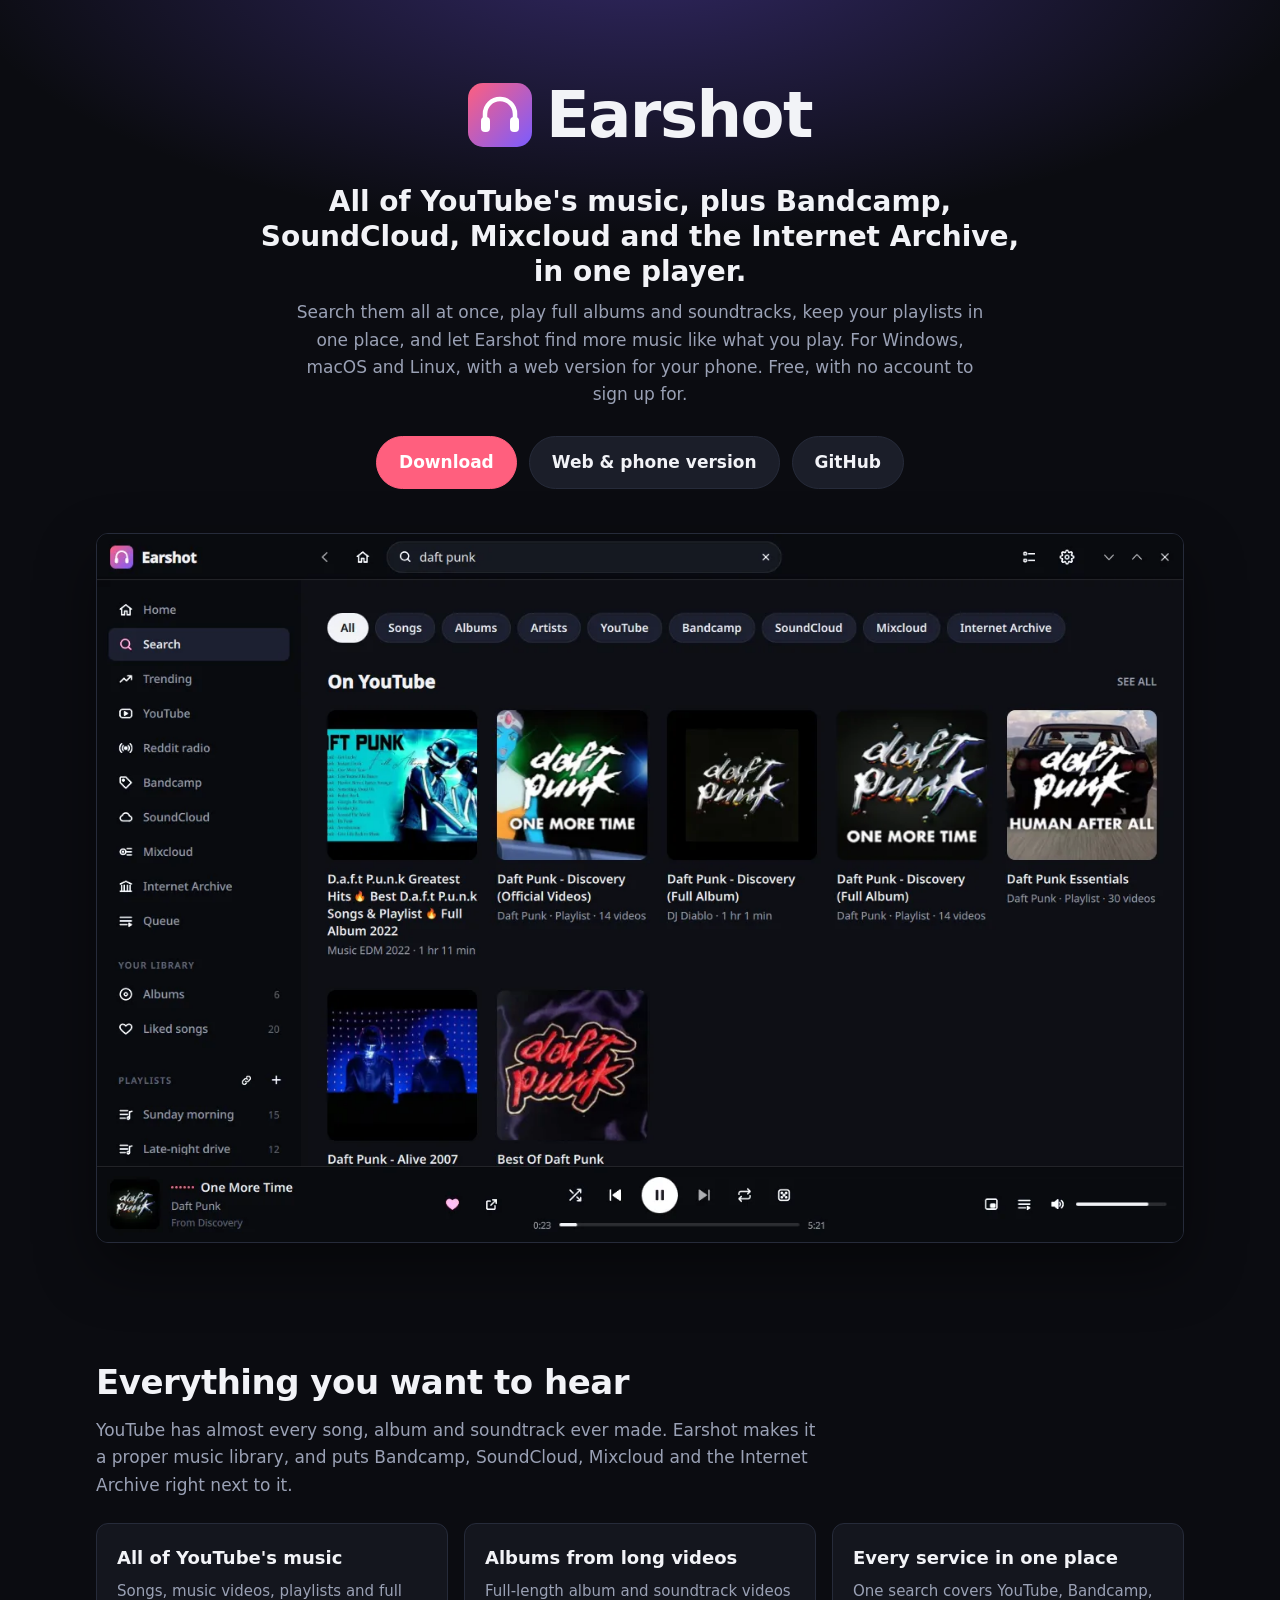
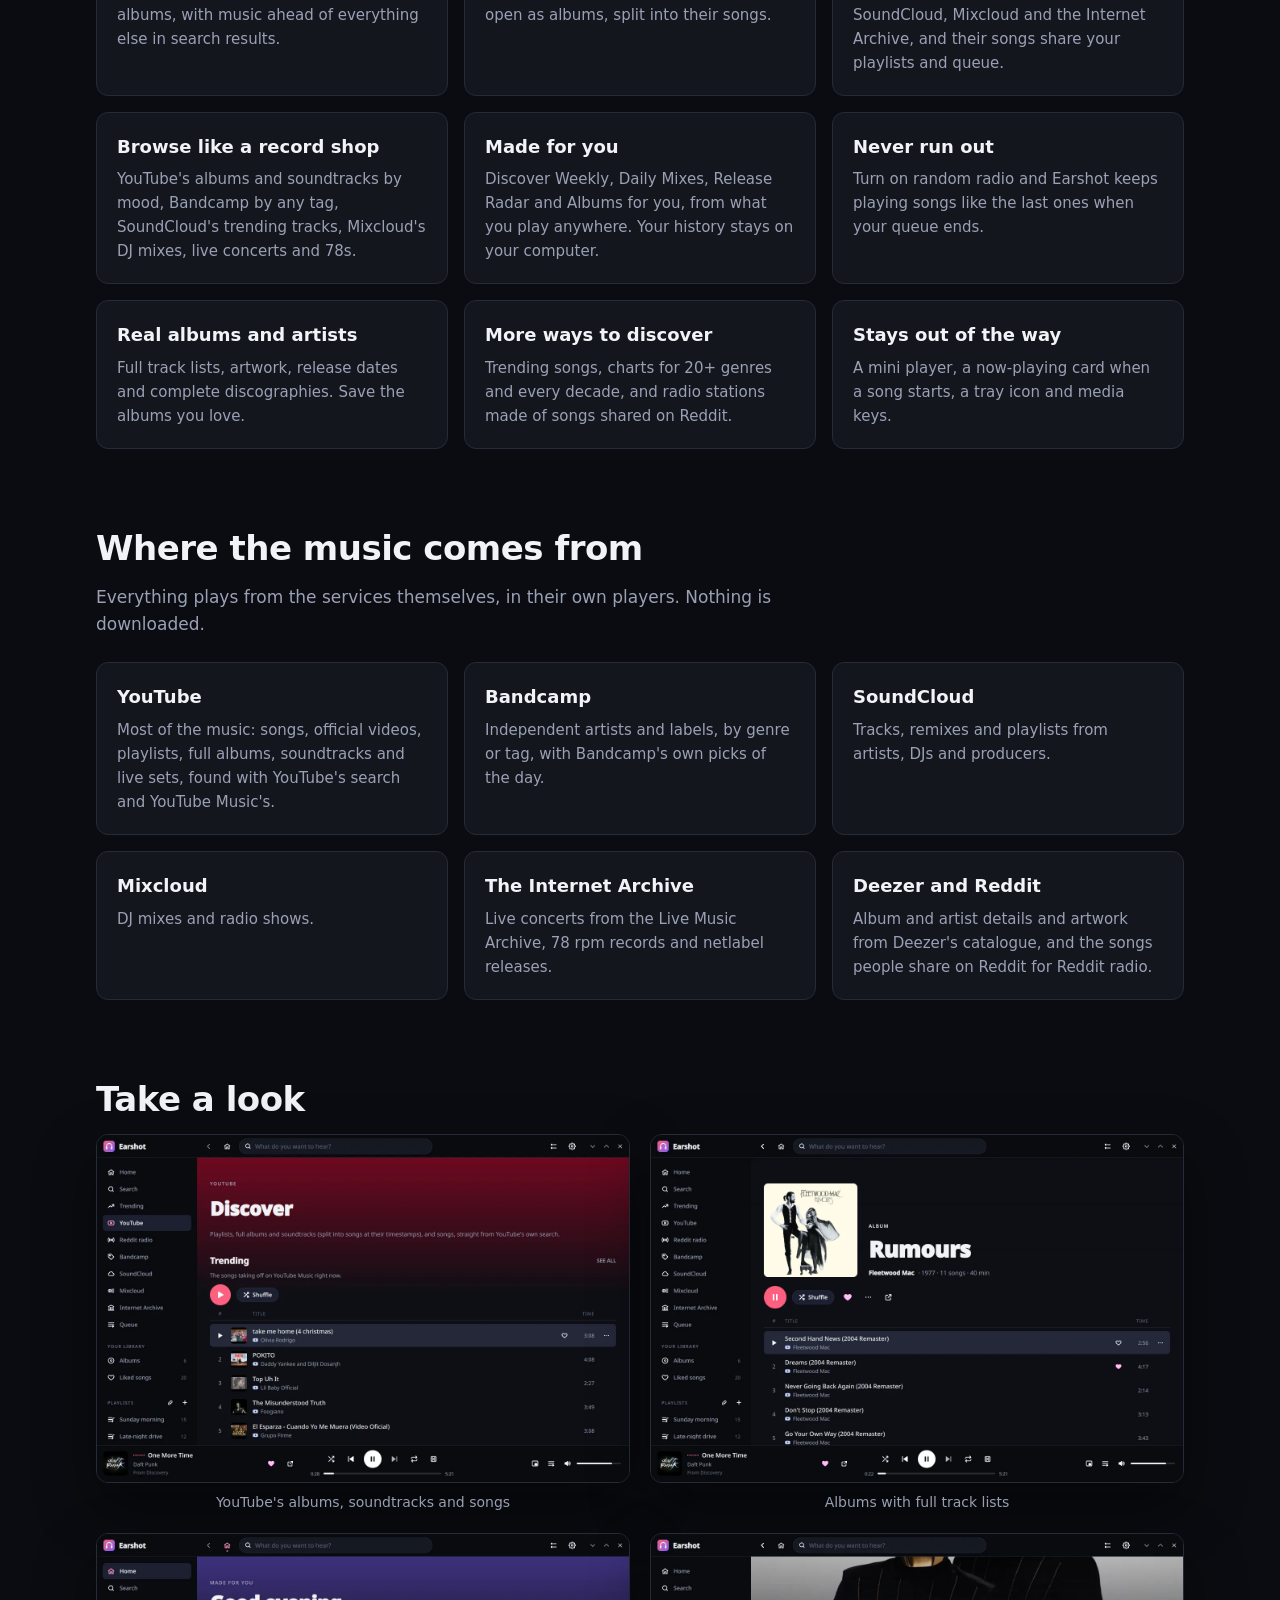
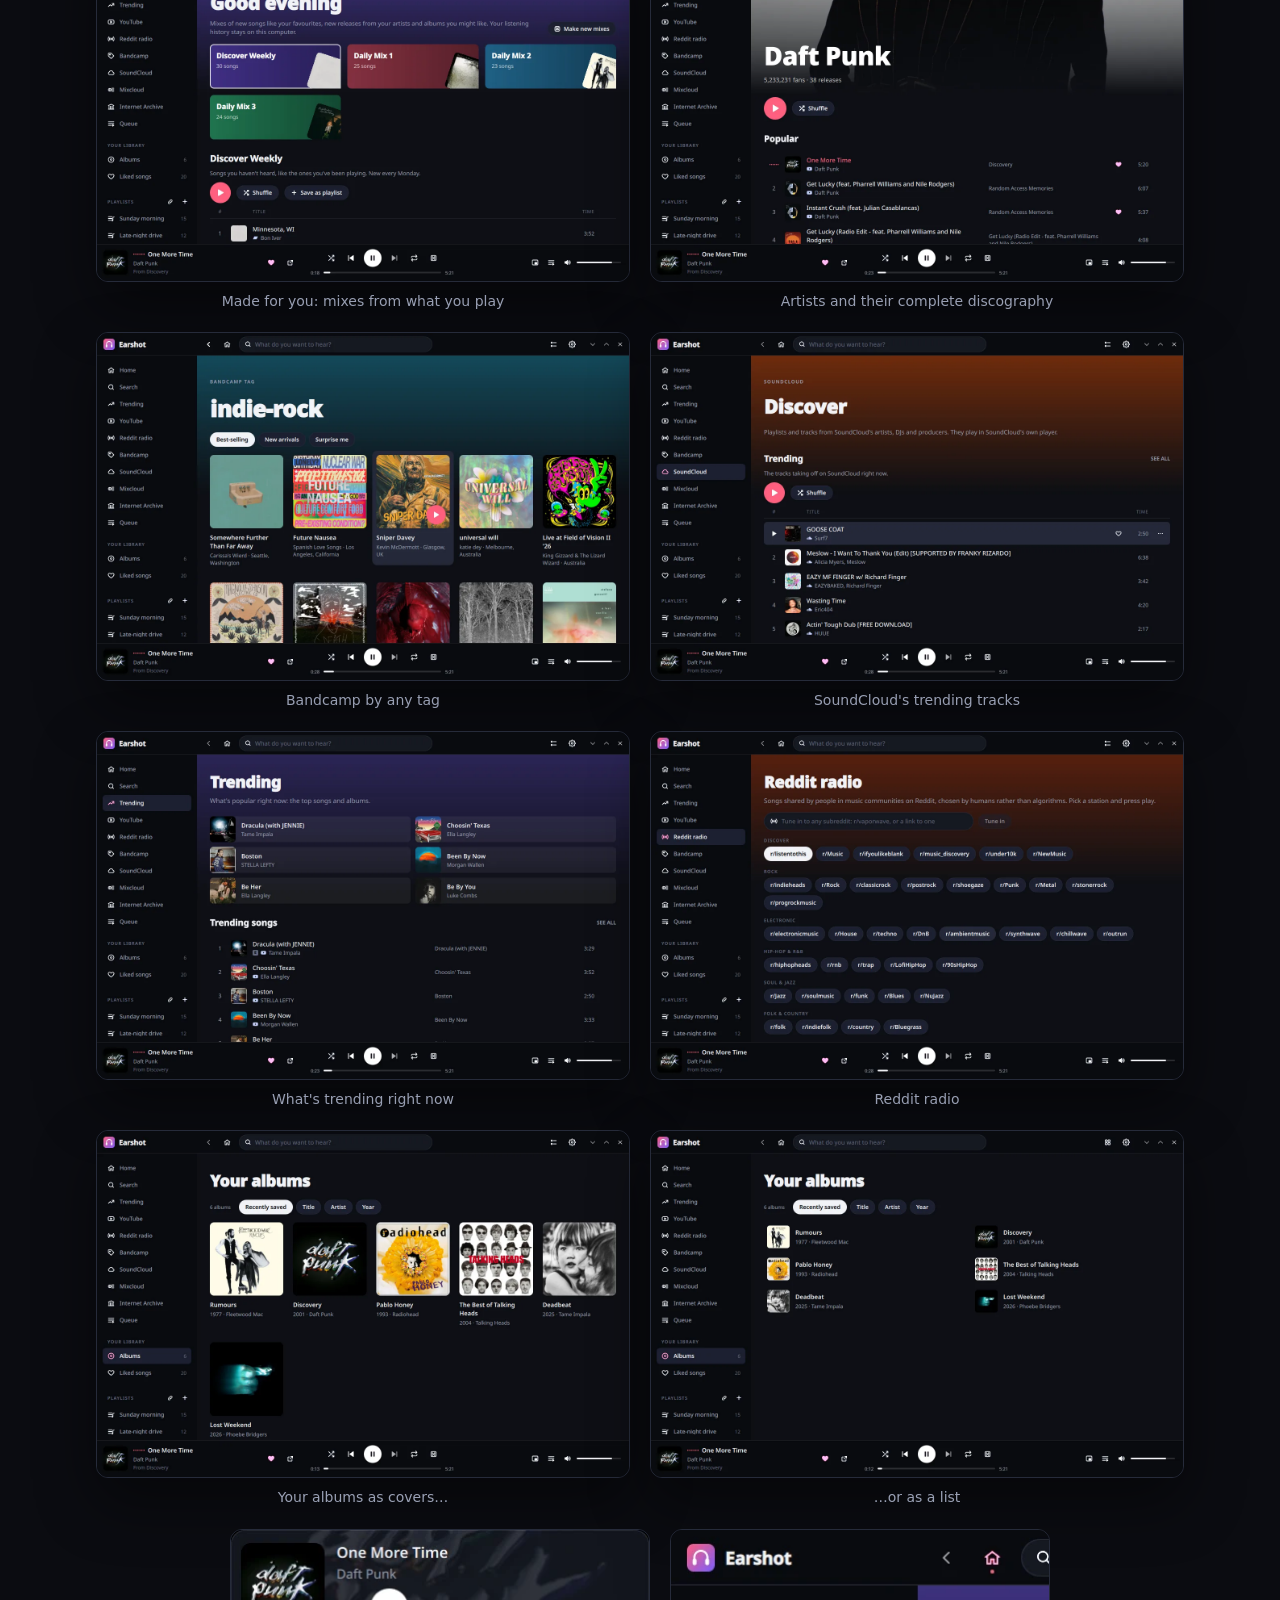
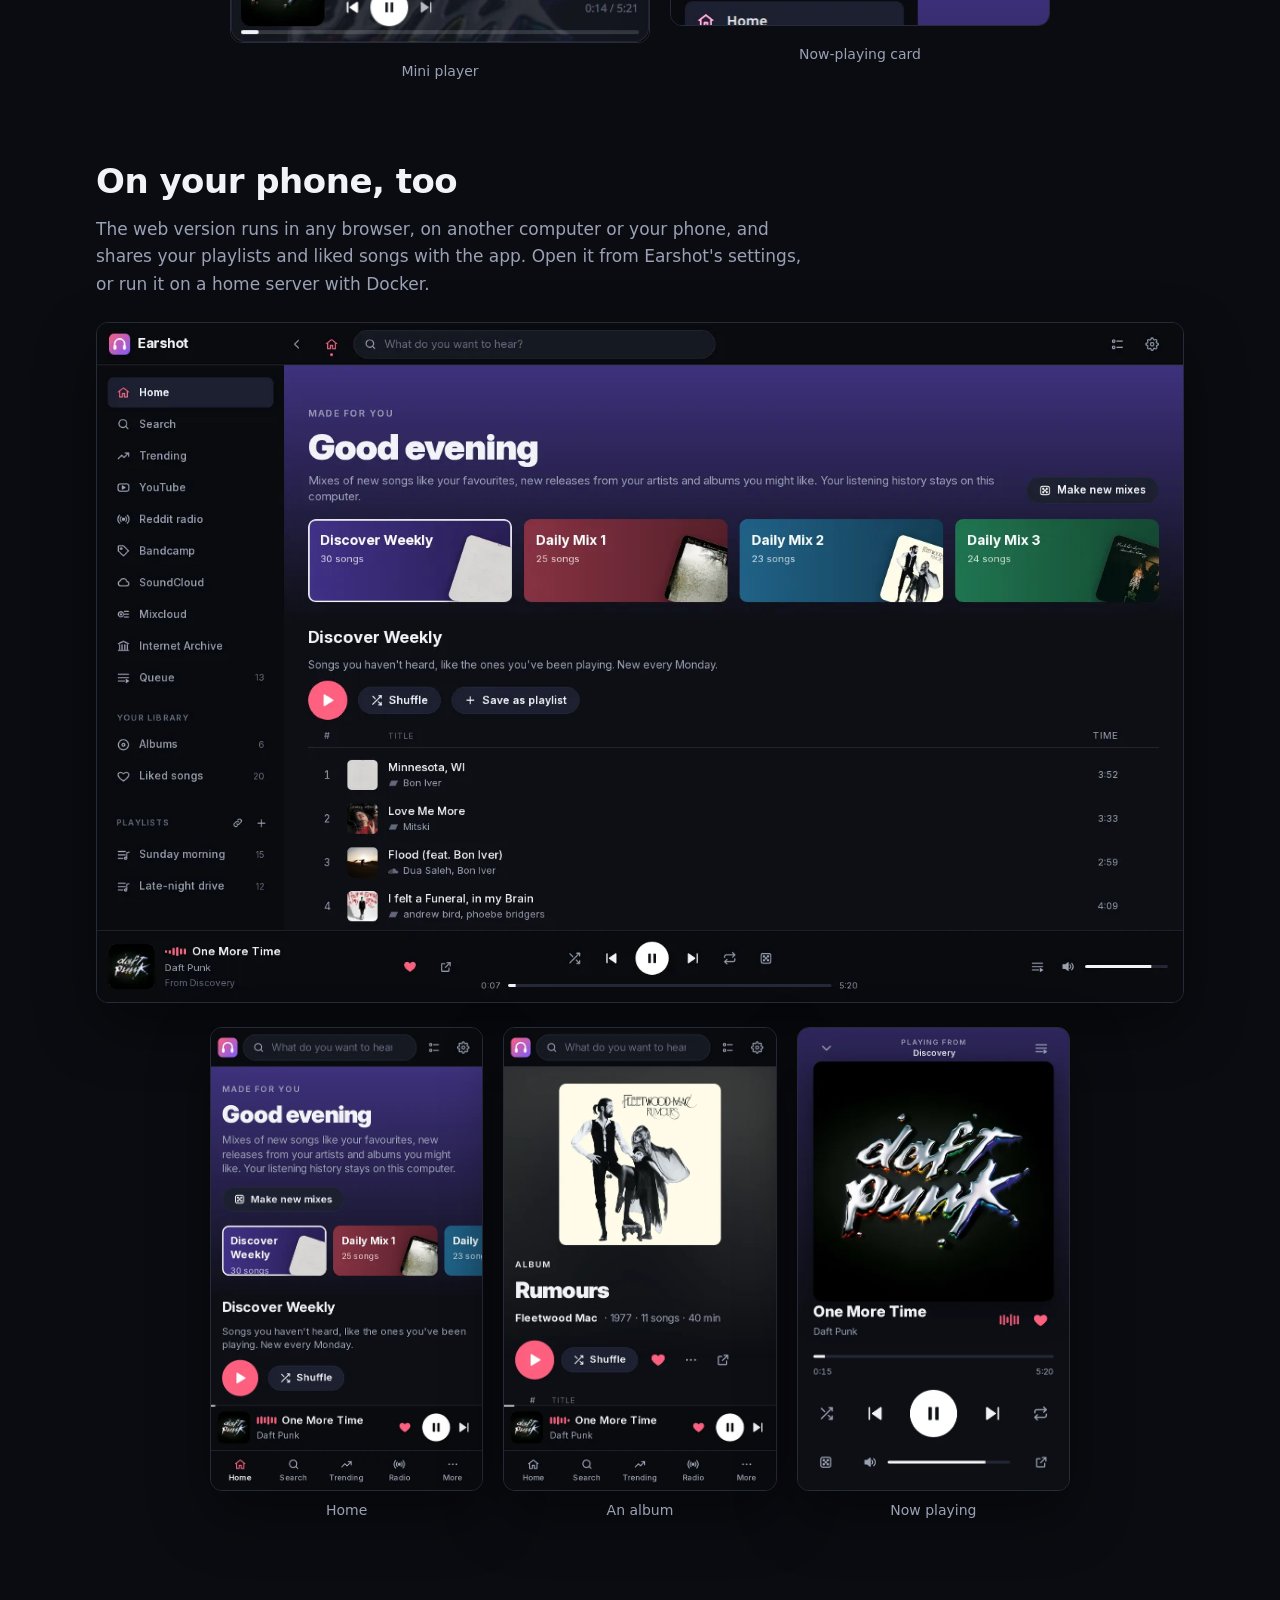
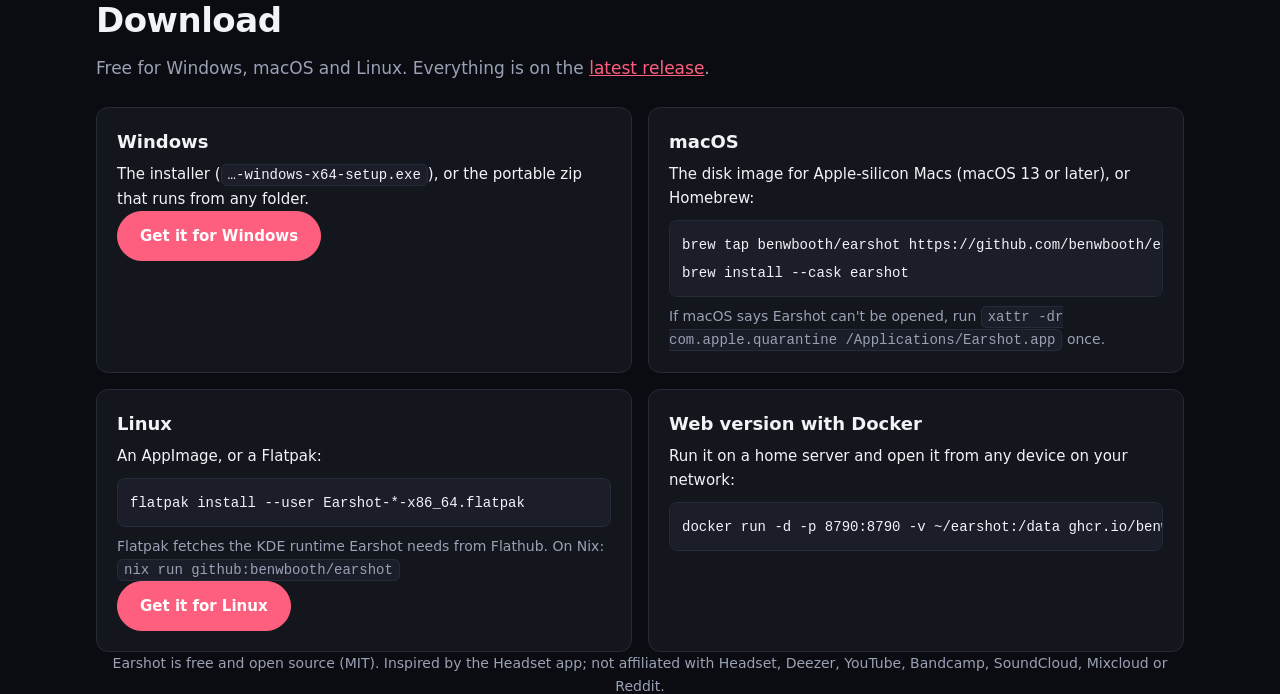
==== commit 95000760: "Flatpak install: just the one command" ====
--- a/docs/index.html
+++ b/docs/index.html
@@ -135,15 +135,9 @@
       <pre><code>brew tap benwbooth/earshot https://github.com/benwbooth/earshot
 brew install --cask earshot</code></pre>
       <p class="note">If macOS says Earshot can't be opened, run <code>xattr -dr com.apple.quarantine /Applications/Earshot.app</code> once.</p></div>
-    <div class="card"><h3>Linux</h3><p>An AppImage, or a Flatpak. Earshot's Flatpak uses the KDE runtime from Flathub:</p>
-      <pre><code>flatpak remote-add --user --if-not-exists flathub https://dl.flathub.org/repo/flathub.flatpakrepo
-flatpak install --user Earshot-*-x86_64.flatpak</code></pre>
-      <p class="note">For updates with <code>flatpak update</code>, use Earshot's Flatpak repository instead: download <code>earshot-flatpak-repo.tar.gz</code>, then</p>
-      <pre><code>mkdir -p ~/.local/share/earshot-flatpak
-tar -xzf earshot-flatpak-repo.tar.gz -C ~/.local/share/earshot-flatpak
-flatpak remote-add --user --no-gpg-verify --if-not-exists earshot "file://$HOME/.local/share/earshot-flatpak/flatpak-repo"
-flatpak install --user earshot io.github.benwbooth.Earshot</code></pre>
-      <p class="note">For a new version, unpack its <code>earshot-flatpak-repo.tar.gz</code> the same way and run <code>flatpak update --user</code>. On Nix: <code>nix run github:benwbooth/earshot</code></p>
+    <div class="card"><h3>Linux</h3><p>An AppImage, or a Flatpak:</p>
+      <pre><code>flatpak install --user Earshot-*-x86_64.flatpak</code></pre>
+      <p class="note">Flatpak fetches the KDE runtime Earshot needs from Flathub. On Nix: <code>nix run github:benwbooth/earshot</code></p>
       <p><a class="btn primary" href="https://github.com/benwbooth/earshot/releases/latest">Get it for Linux</a></p></div>
     <div class="card"><h3>Web version with Docker</h3><p>Run it on a home server and open it from any device on your network:</p>
       <pre><code>docker run -d -p 8790:8790 -v ~/earshot:/data ghcr.io/benwbooth/earshot:latest</code></pre></div>
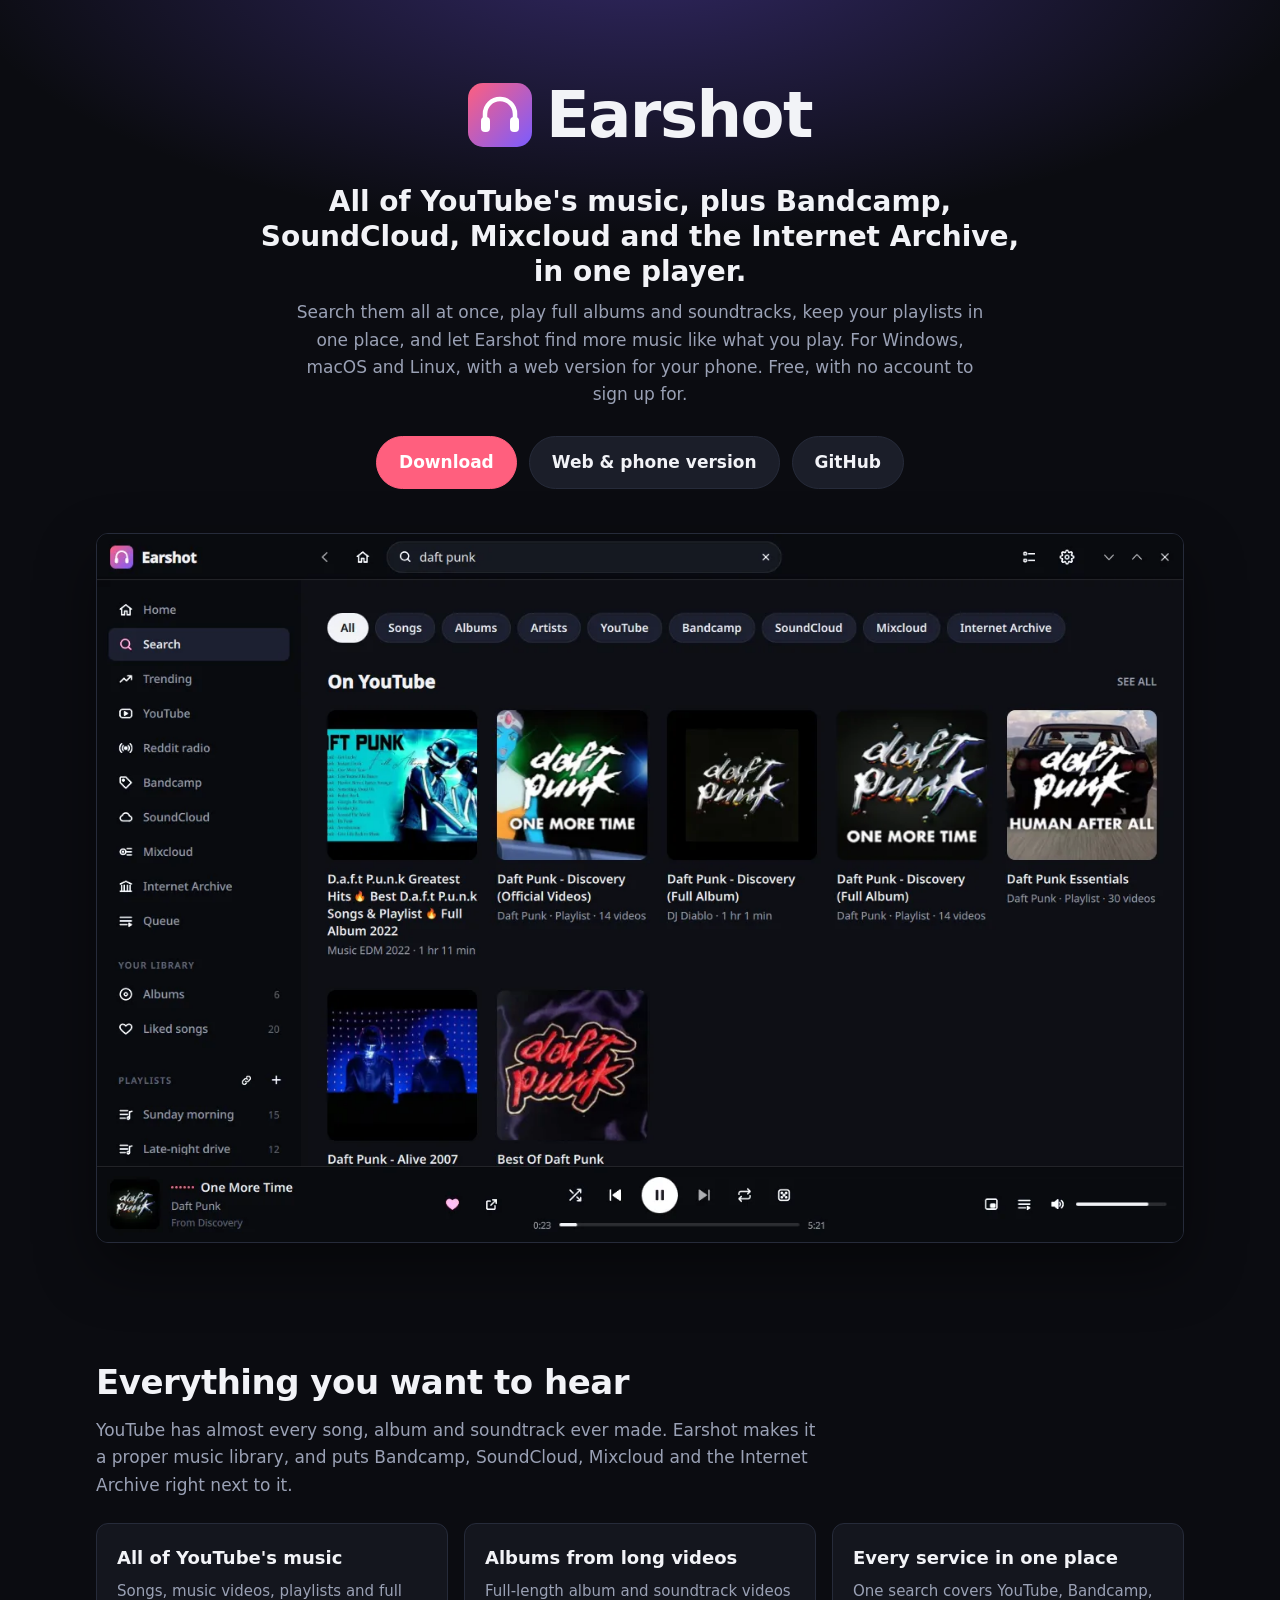
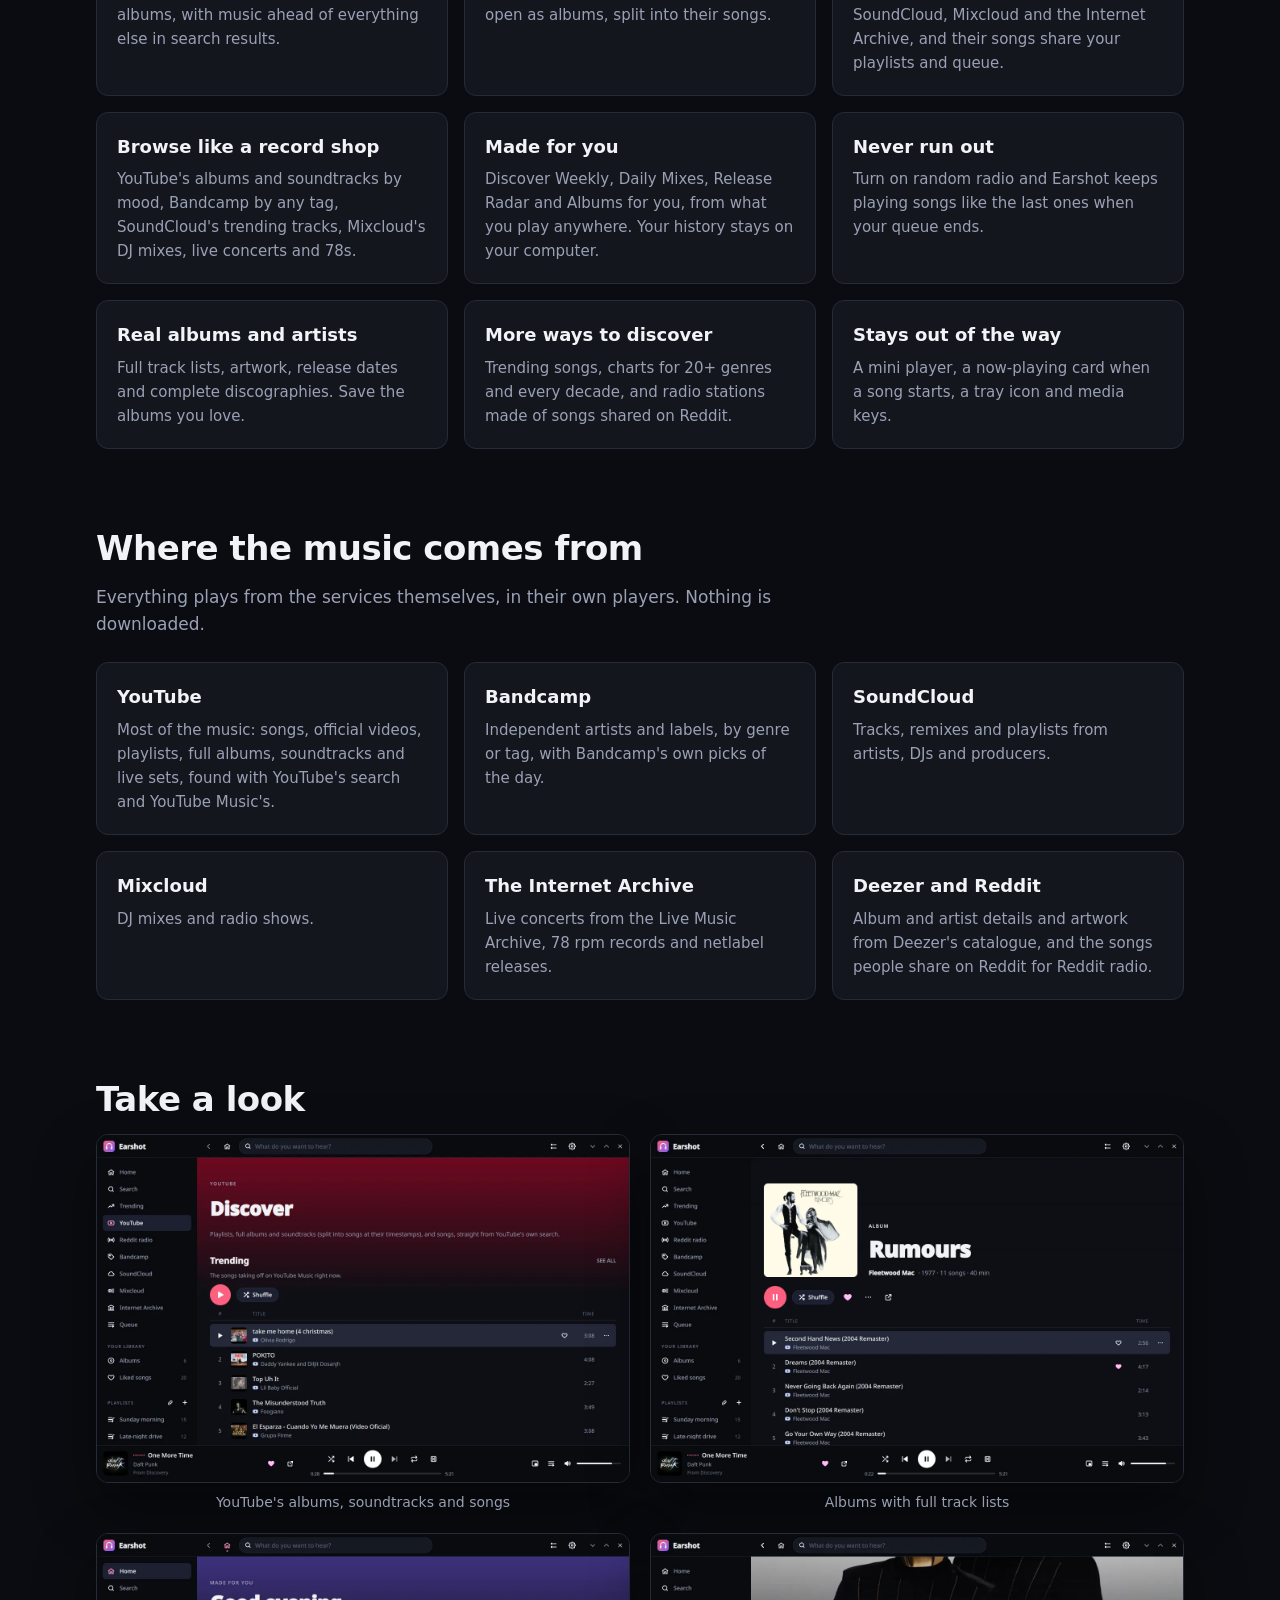
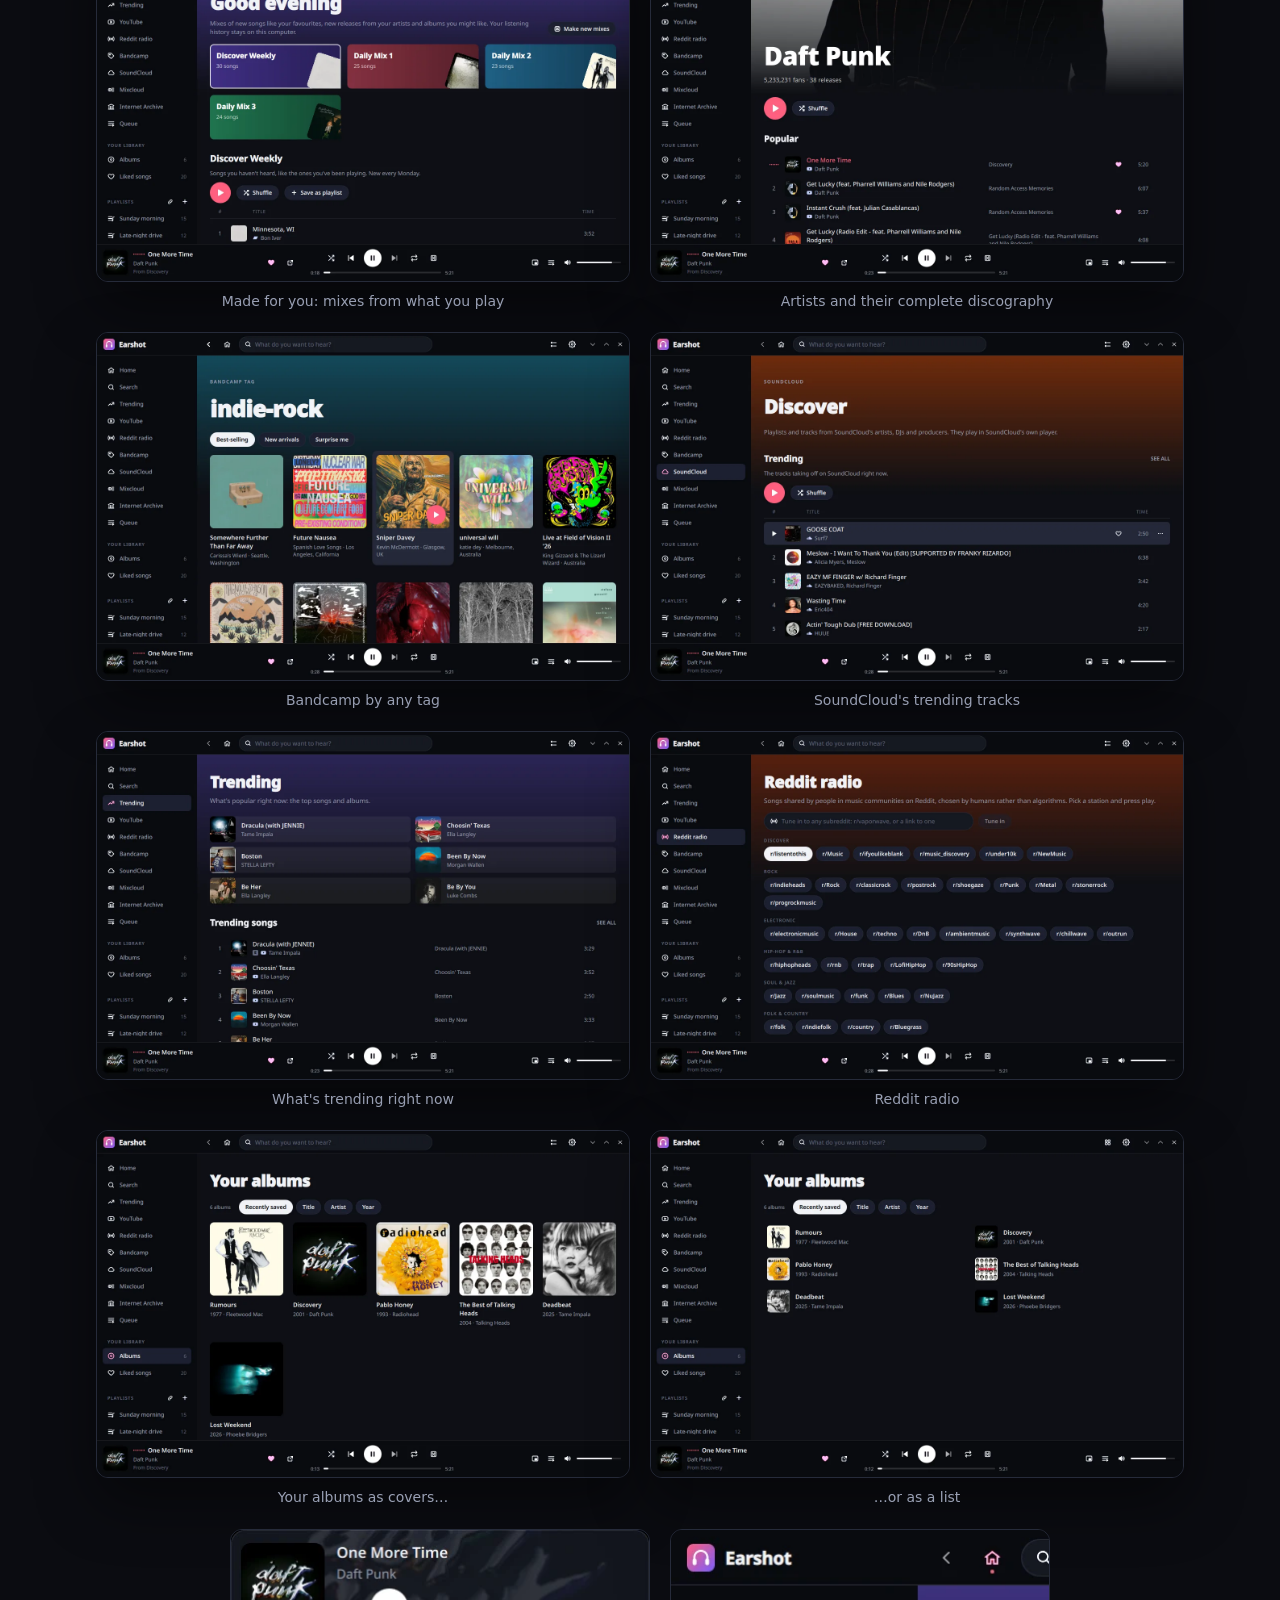
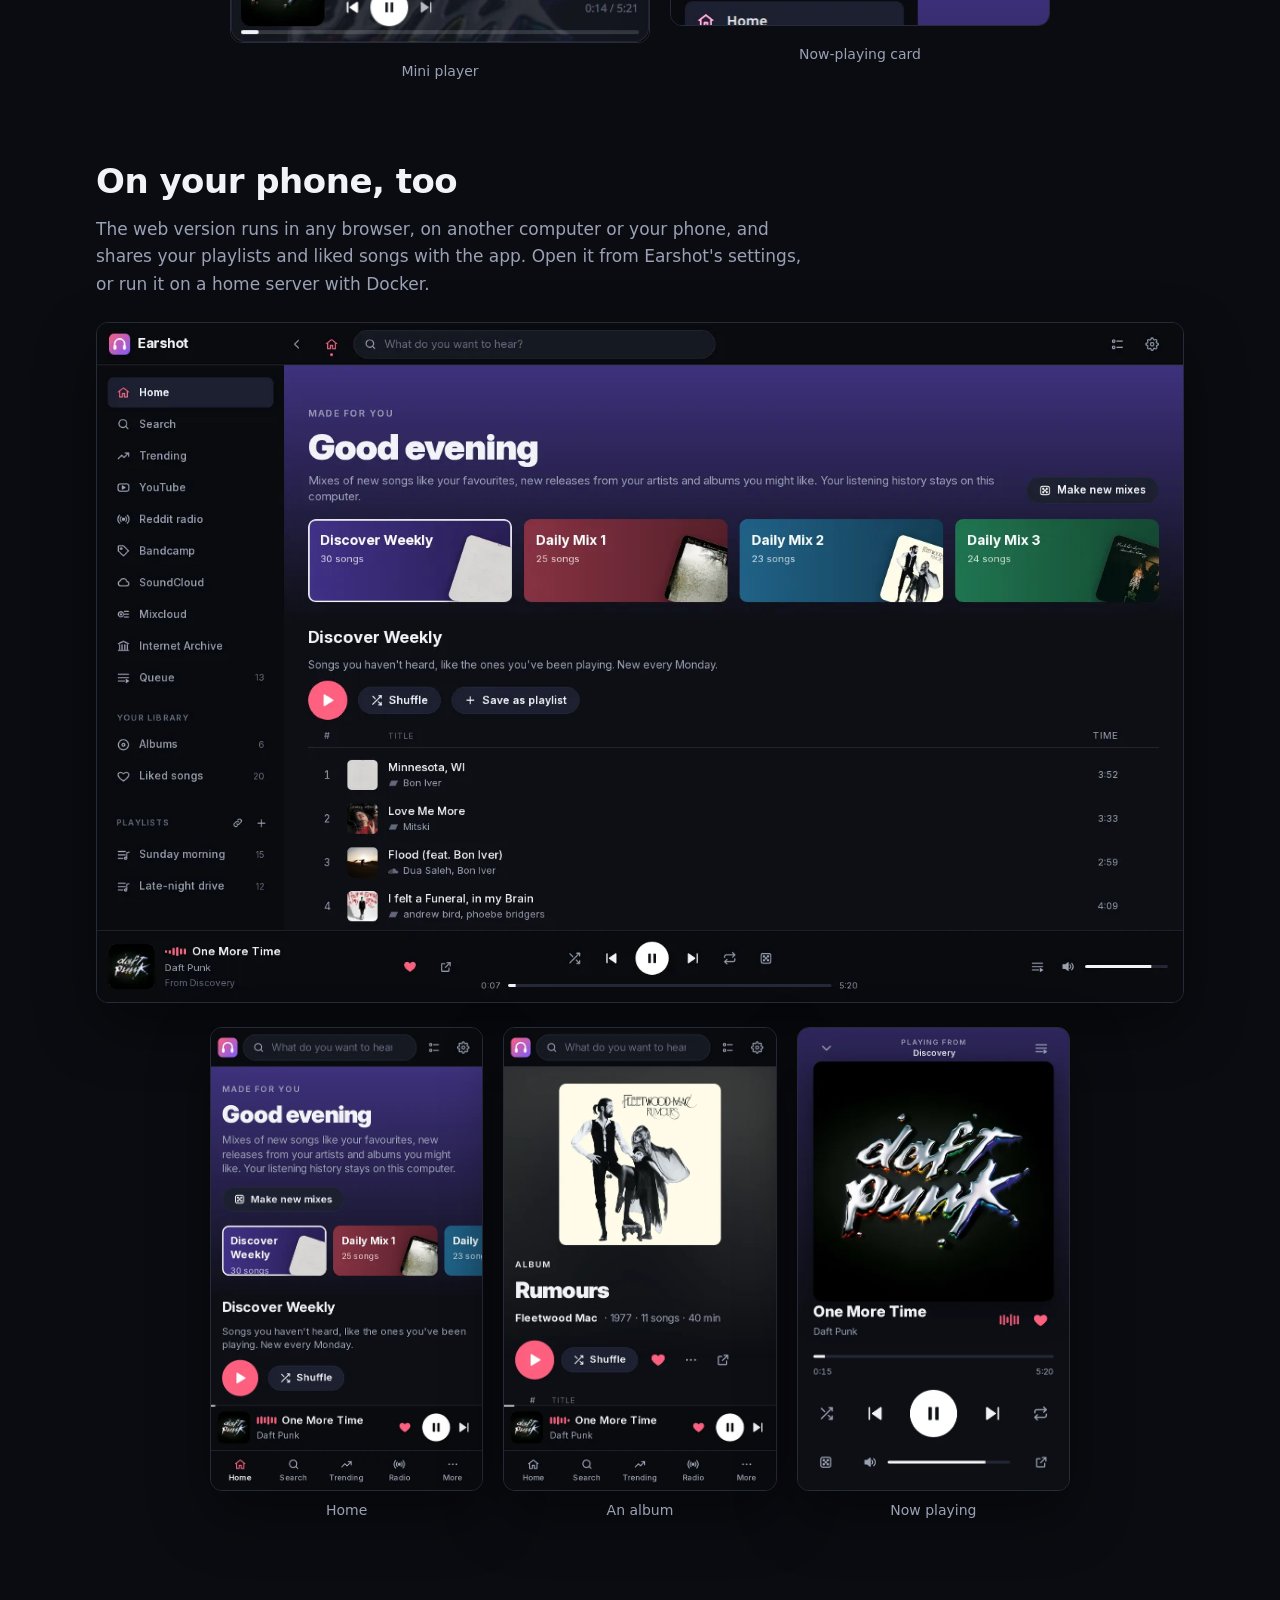
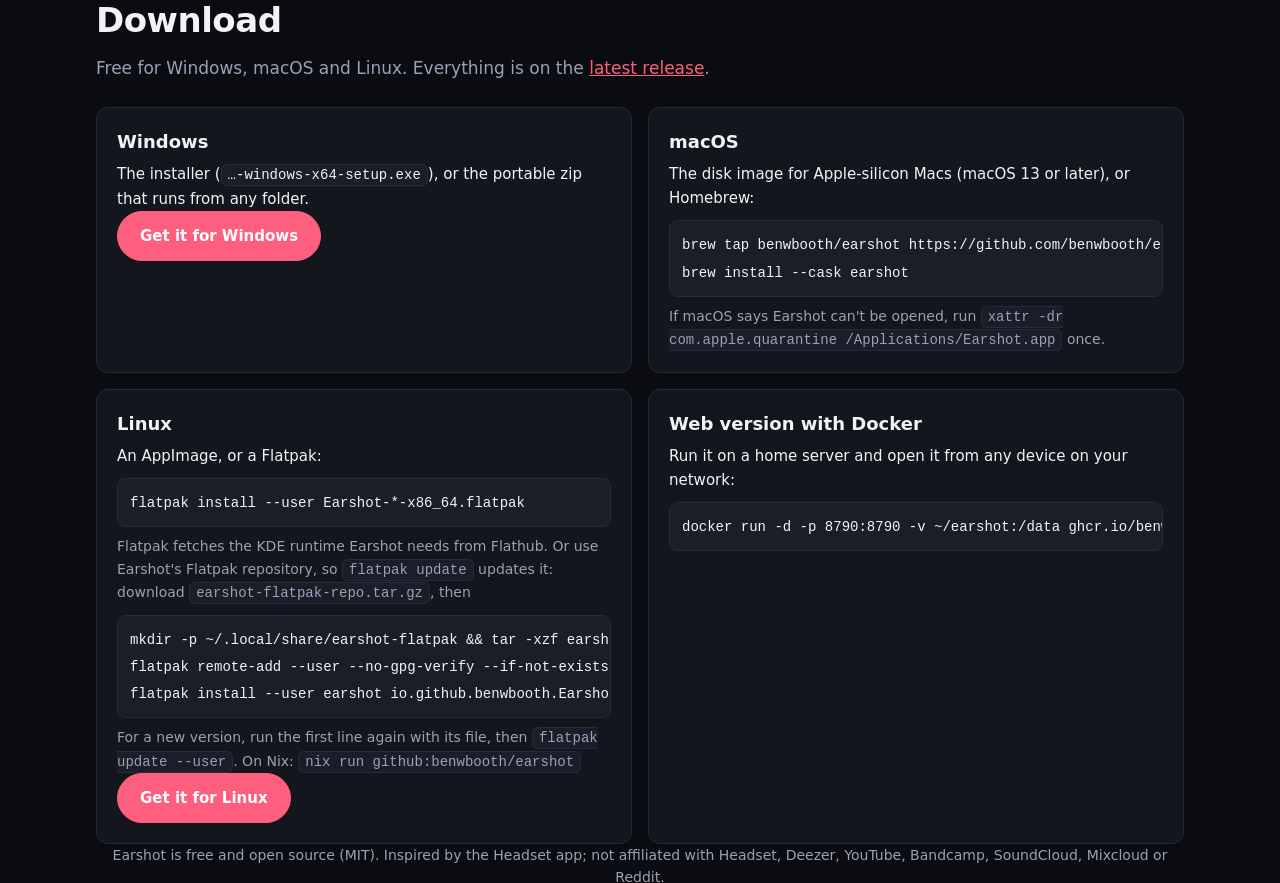
==== commit 5534be2d: "Flatpak: the repository method back, in three lines" ====
--- a/docs/index.html
+++ b/docs/index.html
@@ -137,7 +137,11 @@
       <p class="note">If macOS says Earshot can't be opened, run <code>xattr -dr com.apple.quarantine /Applications/Earshot.app</code> once.</p></div>
     <div class="card"><h3>Linux</h3><p>An AppImage, or a Flatpak:</p>
       <pre><code>flatpak install --user Earshot-*-x86_64.flatpak</code></pre>
-      <p class="note">Flatpak fetches the KDE runtime Earshot needs from Flathub. On Nix: <code>nix run github:benwbooth/earshot</code></p>
+      <p class="note">Flatpak fetches the KDE runtime Earshot needs from Flathub. Or use Earshot's Flatpak repository, so <code>flatpak update</code> updates it: download <code>earshot-flatpak-repo.tar.gz</code>, then</p>
+      <pre><code>mkdir -p ~/.local/share/earshot-flatpak &amp;&amp; tar -xzf earshot-flatpak-repo.tar.gz -C ~/.local/share/earshot-flatpak --strip-components=1
+flatpak remote-add --user --no-gpg-verify --if-not-exists earshot ~/.local/share/earshot-flatpak
+flatpak install --user earshot io.github.benwbooth.Earshot</code></pre>
+      <p class="note">For a new version, run the first line again with its file, then <code>flatpak update --user</code>. On Nix: <code>nix run github:benwbooth/earshot</code></p>
       <p><a class="btn primary" href="https://github.com/benwbooth/earshot/releases/latest">Get it for Linux</a></p></div>
     <div class="card"><h3>Web version with Docker</h3><p>Run it on a home server and open it from any device on your network:</p>
       <pre><code>docker run -d -p 8790:8790 -v ~/earshot:/data ghcr.io/benwbooth/earshot:latest</code></pre></div>
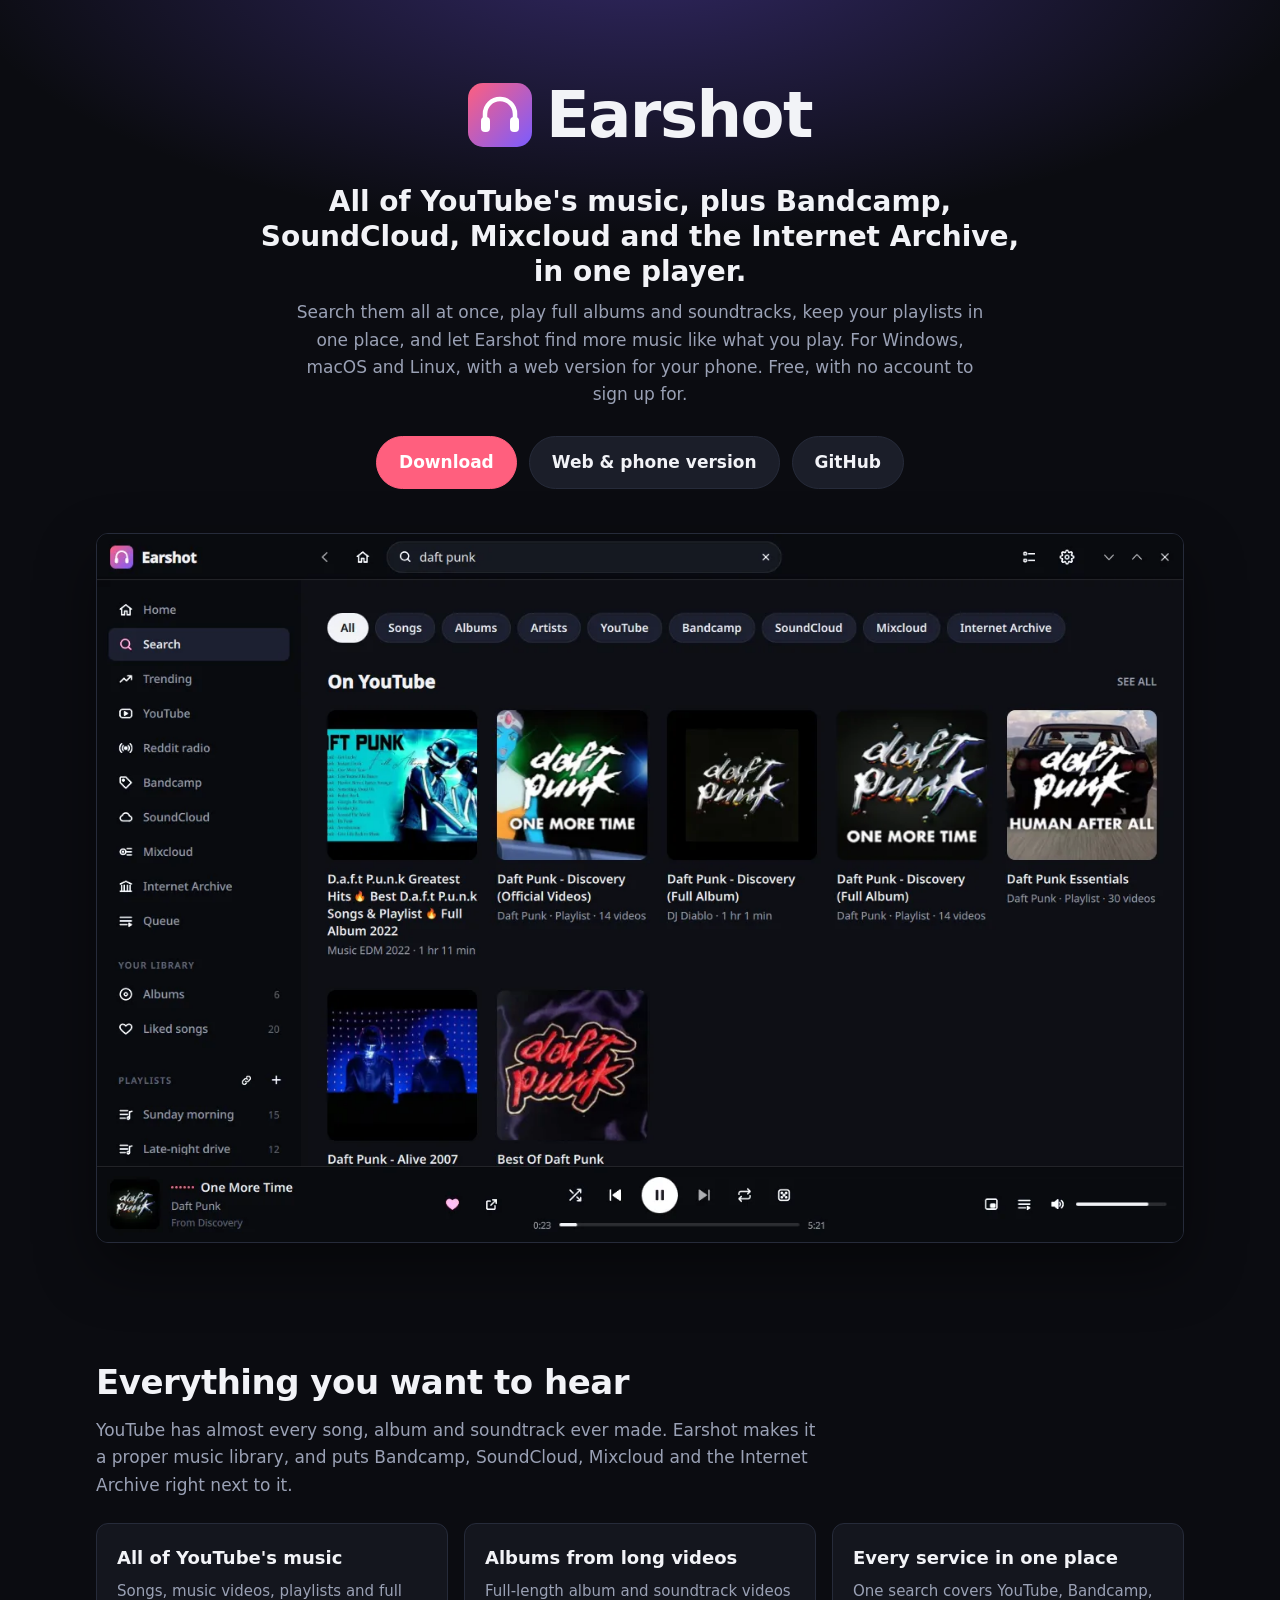
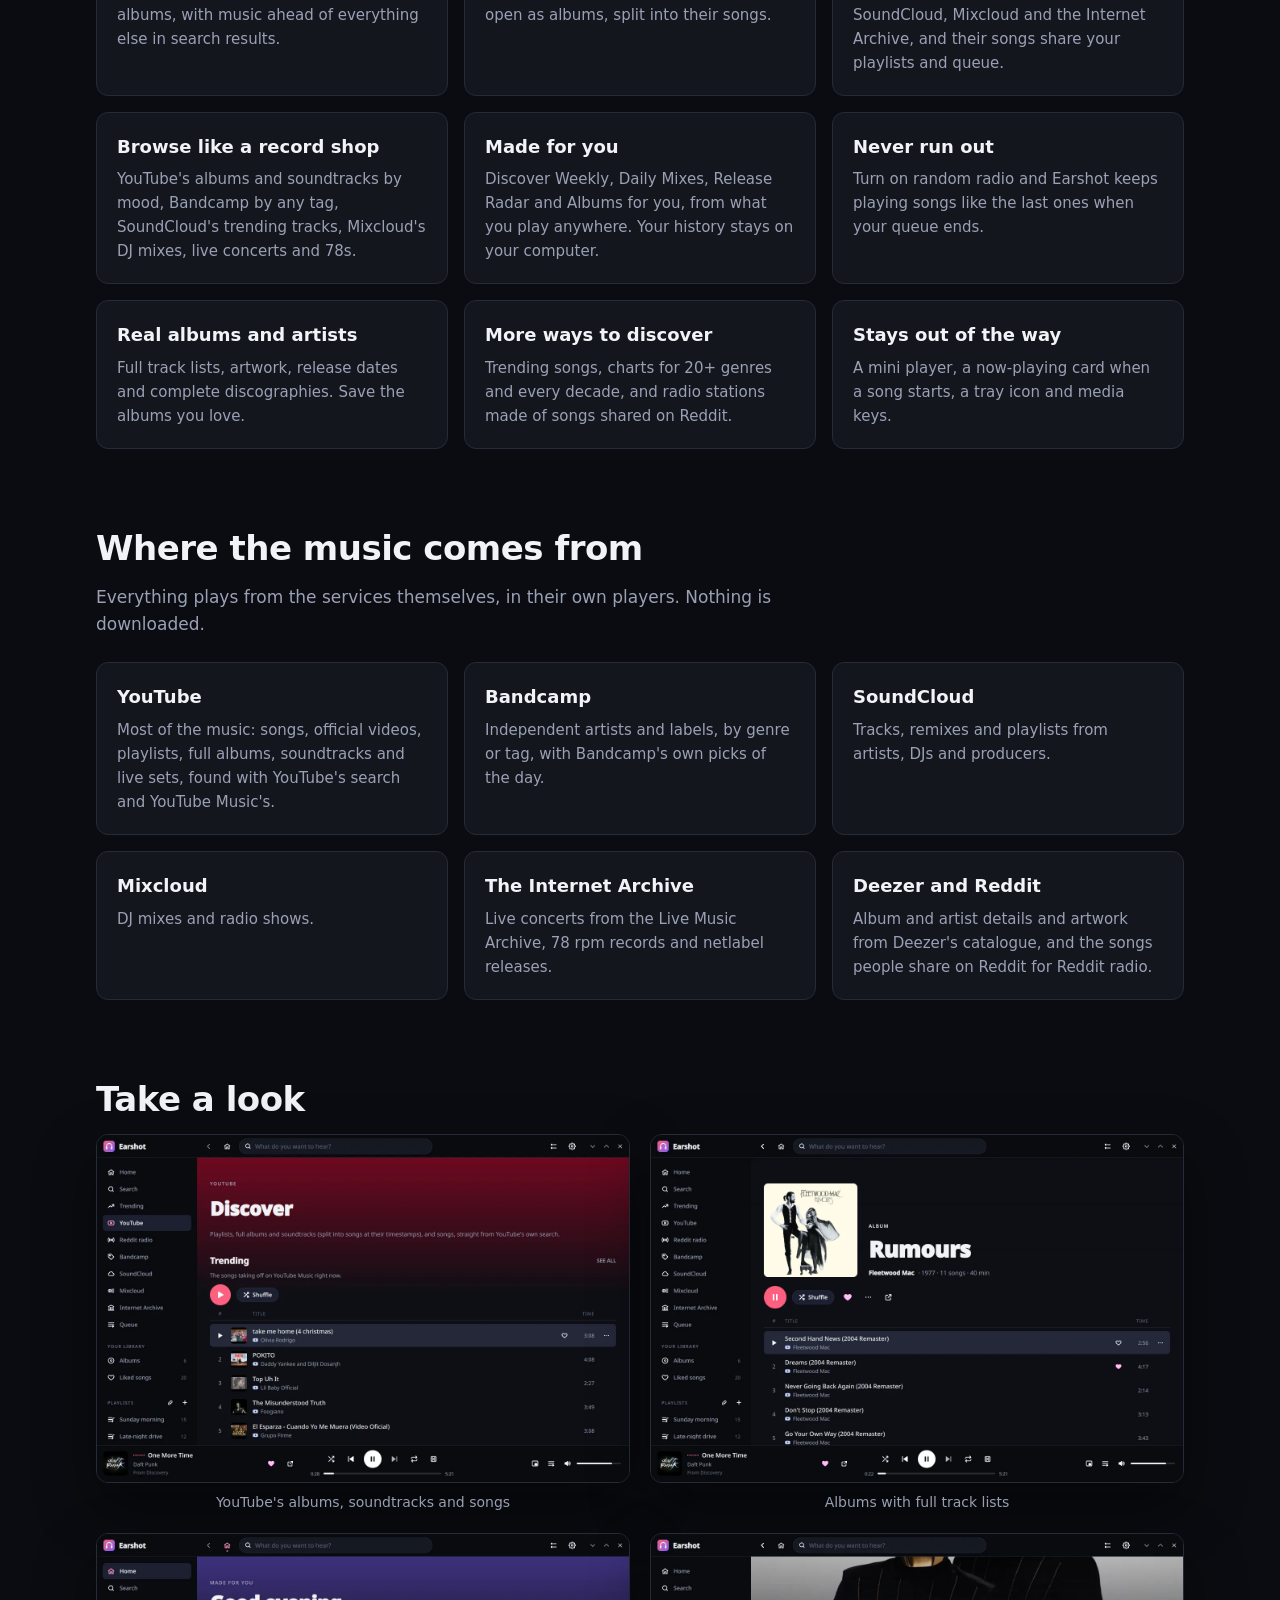
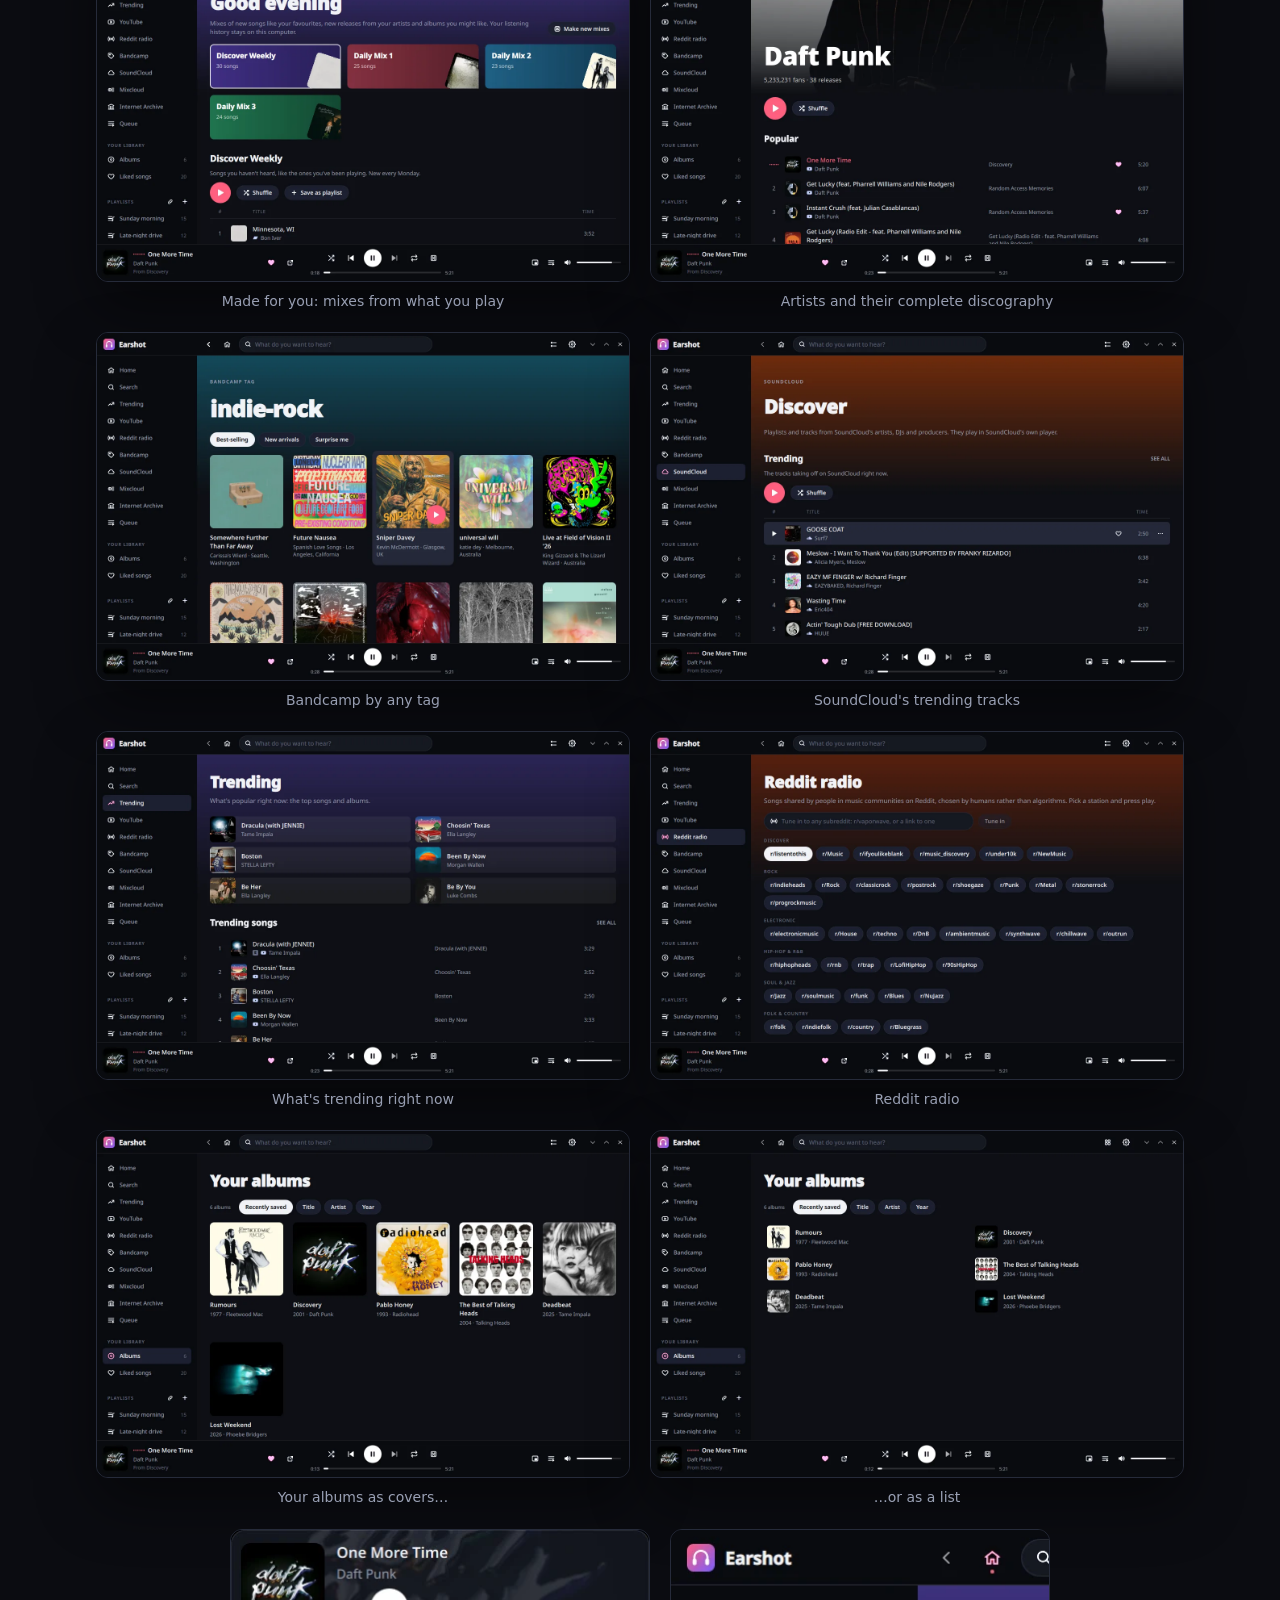
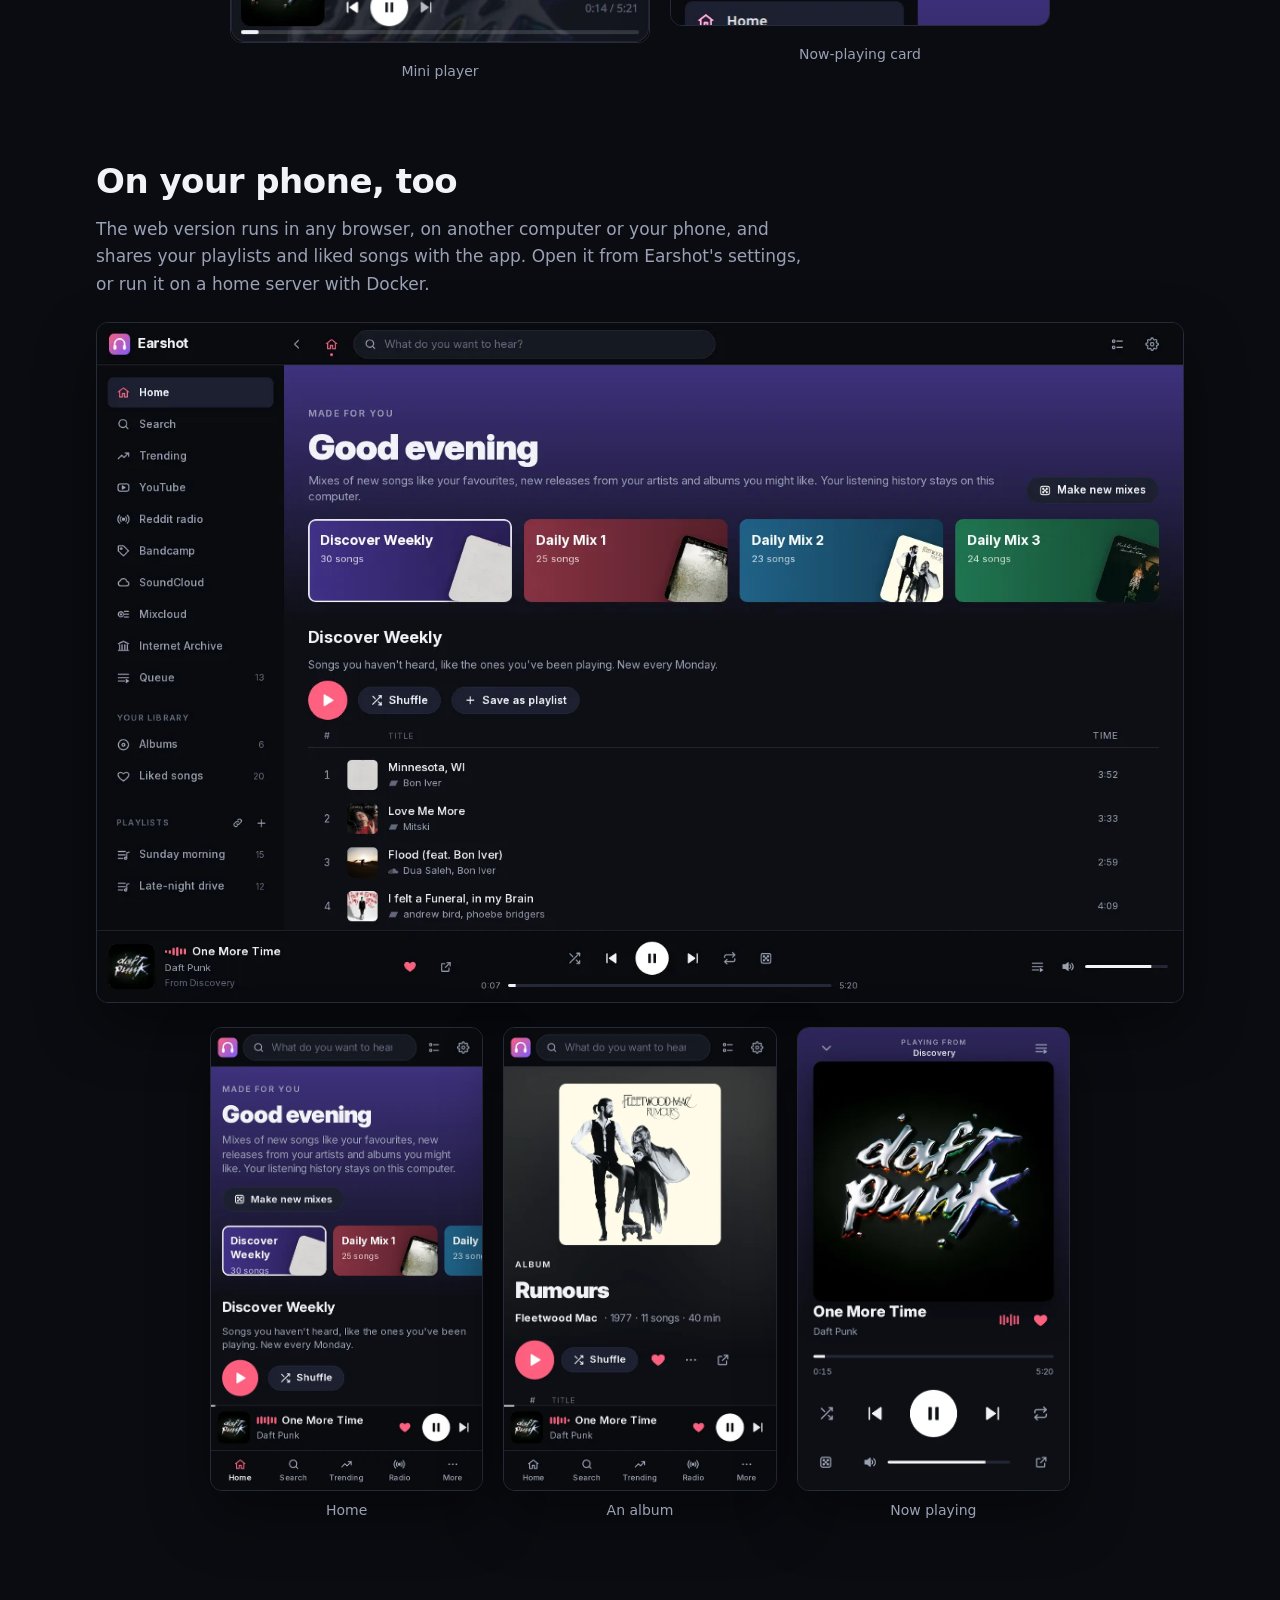
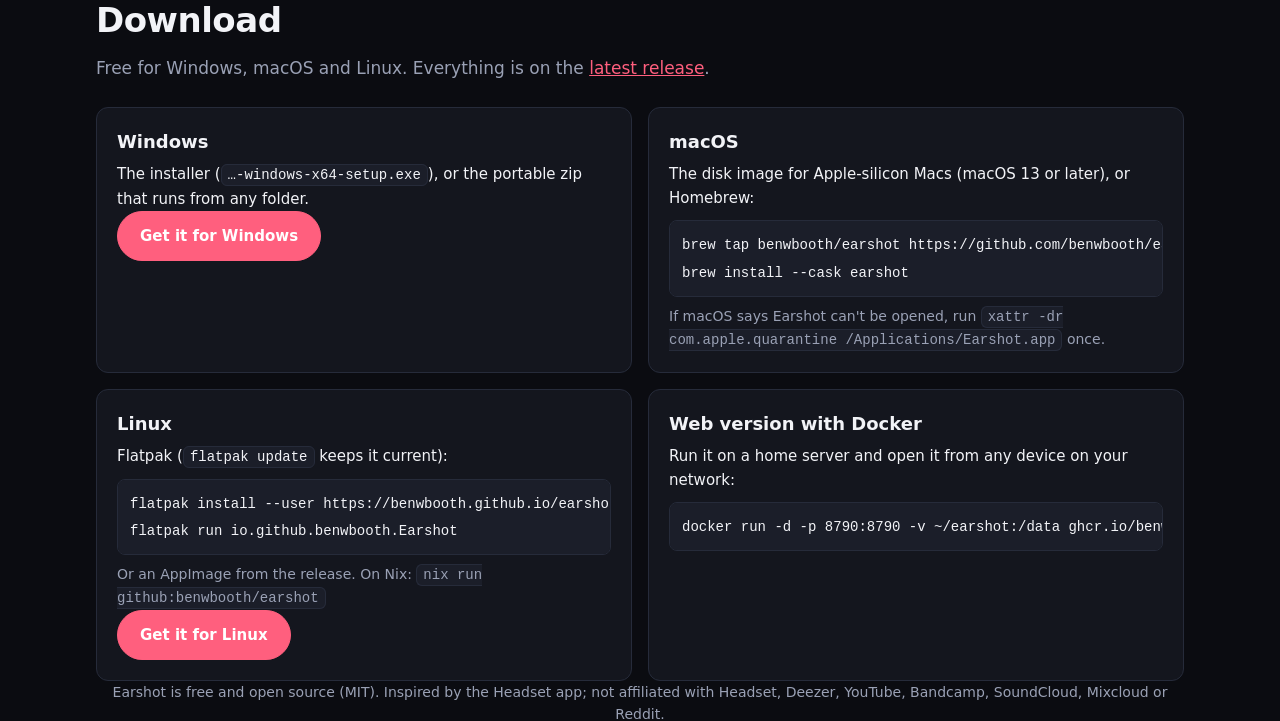
==== commit 836e6de6: "Flatpak: install from earshot.flatpakref, like Lunchpail" ====
--- a/docs/index.html
+++ b/docs/index.html
@@ -135,13 +135,10 @@
       <pre><code>brew tap benwbooth/earshot https://github.com/benwbooth/earshot
 brew install --cask earshot</code></pre>
       <p class="note">If macOS says Earshot can't be opened, run <code>xattr -dr com.apple.quarantine /Applications/Earshot.app</code> once.</p></div>
-    <div class="card"><h3>Linux</h3><p>An AppImage, or a Flatpak:</p>
-      <pre><code>flatpak install --user Earshot-*-x86_64.flatpak</code></pre>
-      <p class="note">Flatpak fetches the KDE runtime Earshot needs from Flathub. Or use Earshot's Flatpak repository, so <code>flatpak update</code> updates it: download <code>earshot-flatpak-repo.tar.gz</code>, then</p>
-      <pre><code>mkdir -p ~/.local/share/earshot-flatpak &amp;&amp; tar -xzf earshot-flatpak-repo.tar.gz -C ~/.local/share/earshot-flatpak --strip-components=1
-flatpak remote-add --user --no-gpg-verify --if-not-exists earshot ~/.local/share/earshot-flatpak
-flatpak install --user earshot io.github.benwbooth.Earshot</code></pre>
-      <p class="note">For a new version, run the first line again with its file, then <code>flatpak update --user</code>. On Nix: <code>nix run github:benwbooth/earshot</code></p>
+    <div class="card"><h3>Linux</h3><p>Flatpak (<code>flatpak update</code> keeps it current):</p>
+      <pre><code>flatpak install --user https://benwbooth.github.io/earshot/earshot.flatpakref
+flatpak run io.github.benwbooth.Earshot</code></pre>
+      <p class="note">Or an AppImage from the release. On Nix: <code>nix run github:benwbooth/earshot</code></p>
       <p><a class="btn primary" href="https://github.com/benwbooth/earshot/releases/latest">Get it for Linux</a></p></div>
     <div class="card"><h3>Web version with Docker</h3><p>Run it on a home server and open it from any device on your network:</p>
       <pre><code>docker run -d -p 8790:8790 -v ~/earshot:/data ghcr.io/benwbooth/earshot:latest</code></pre></div>
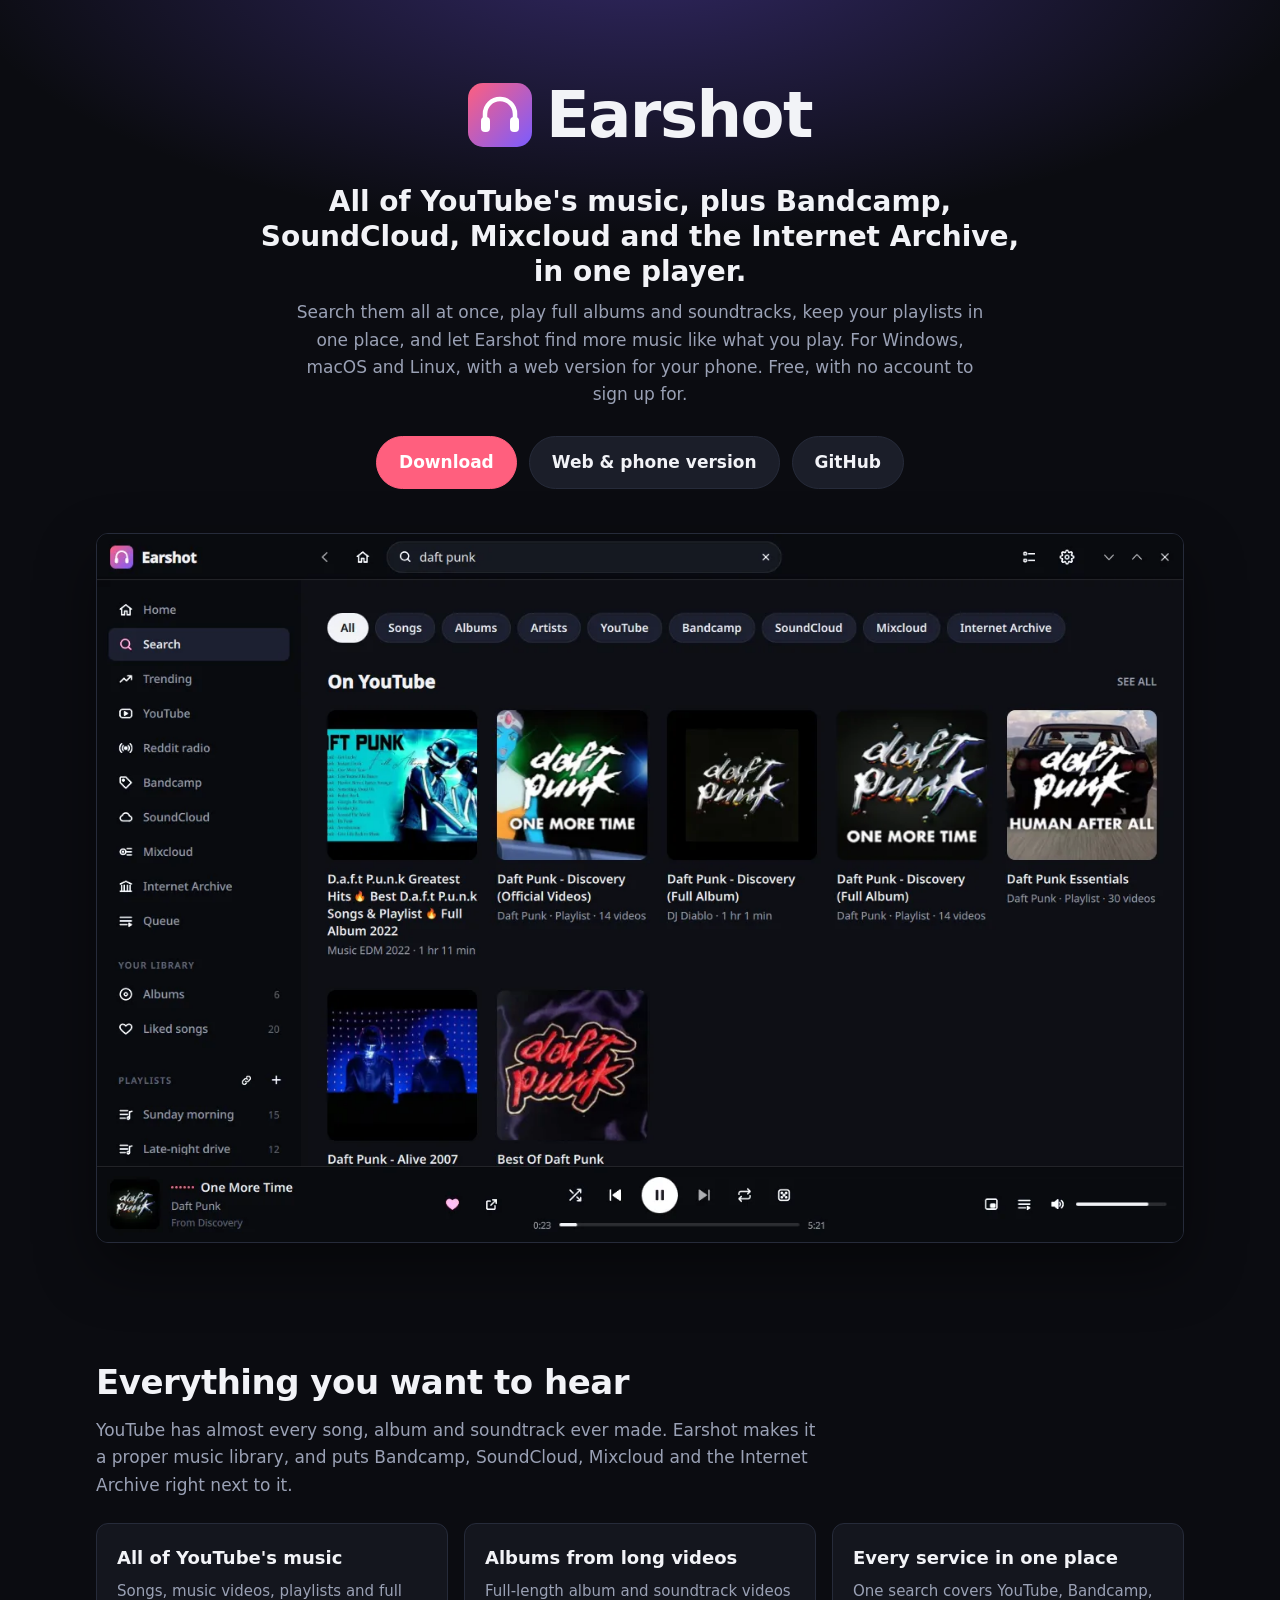
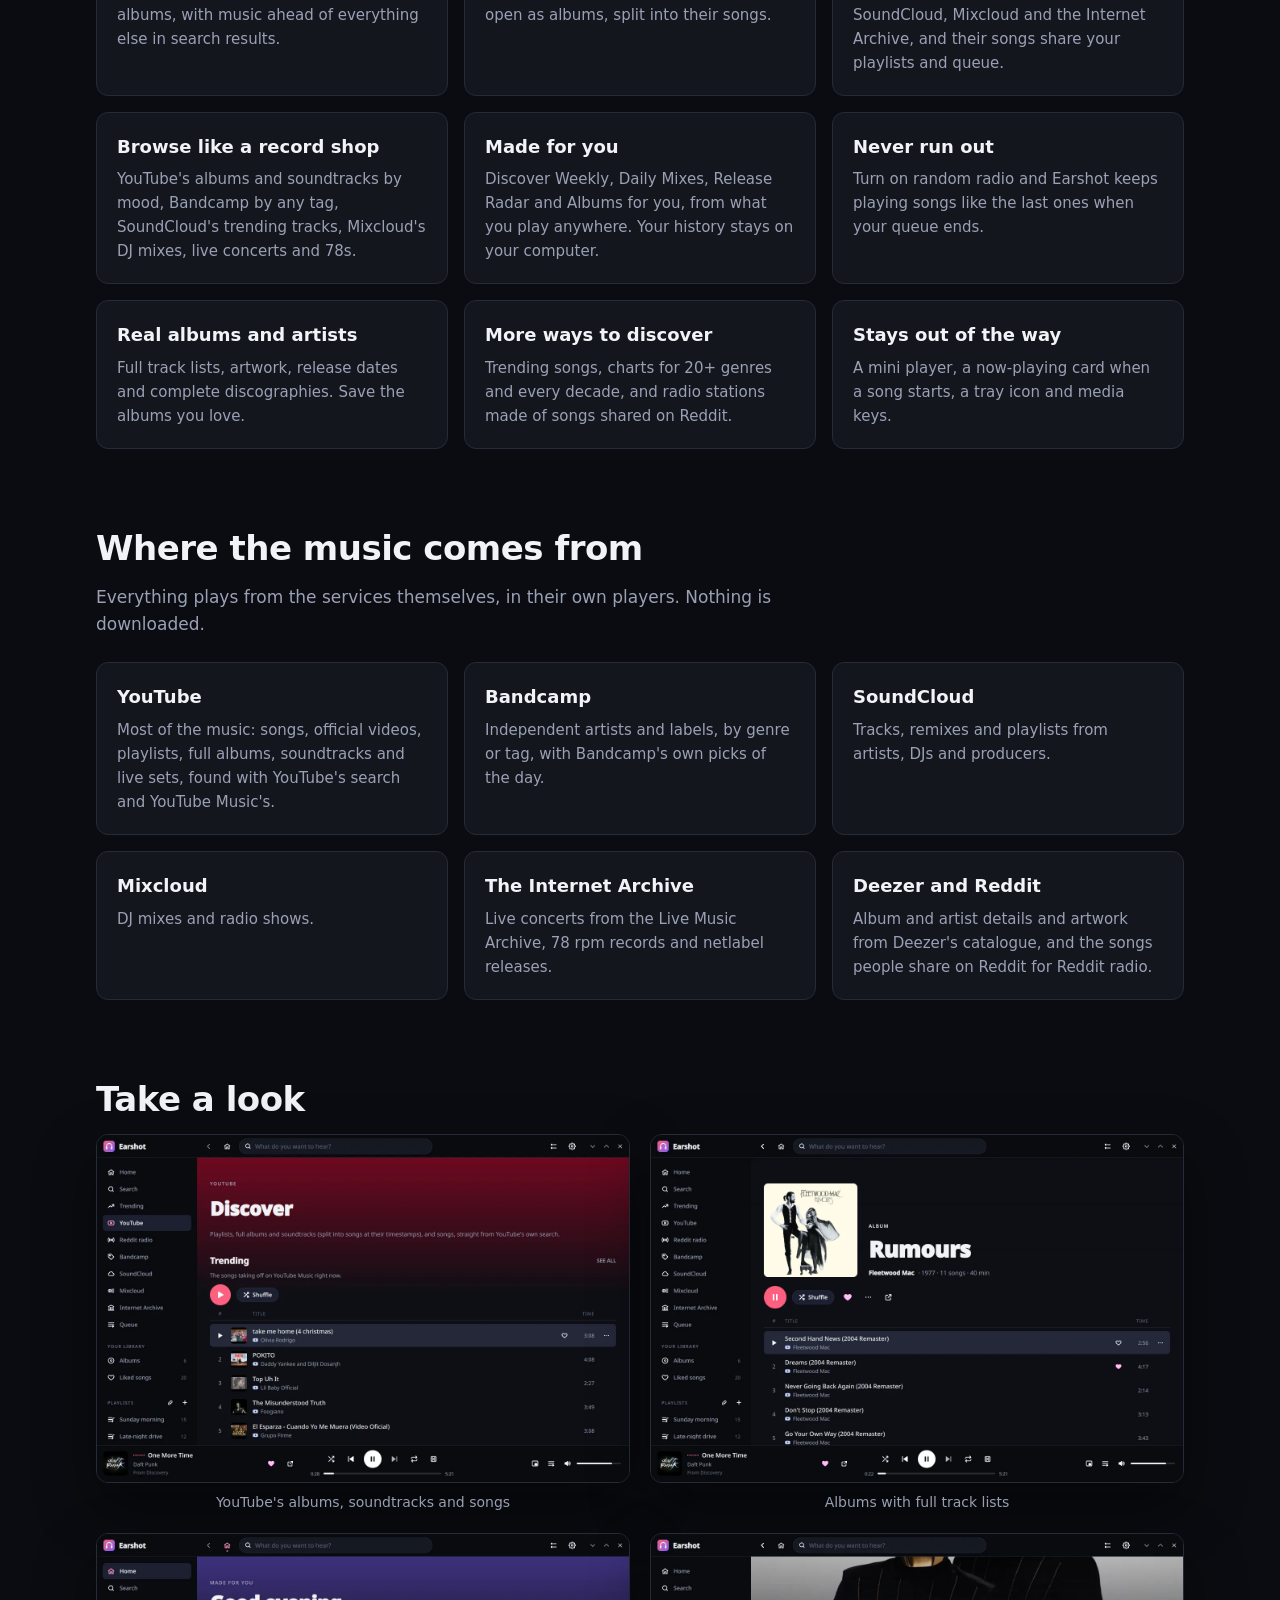
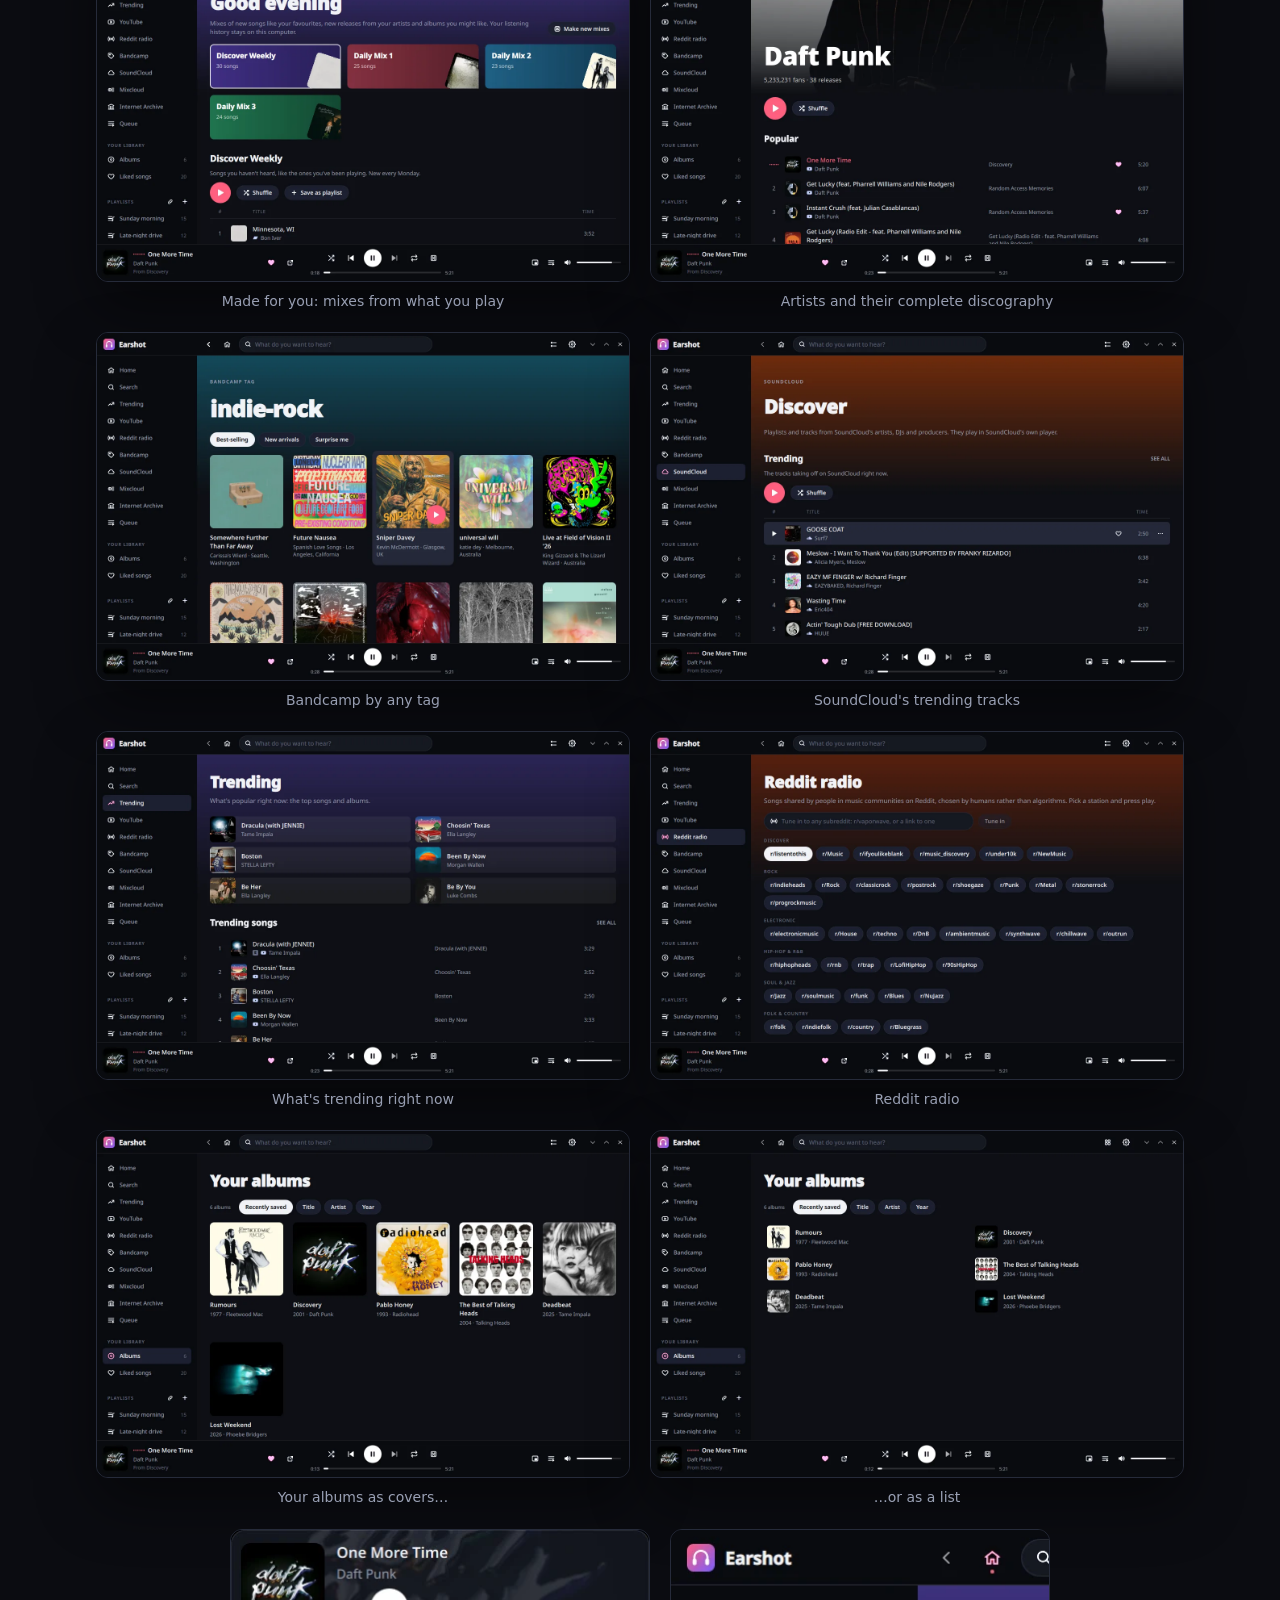
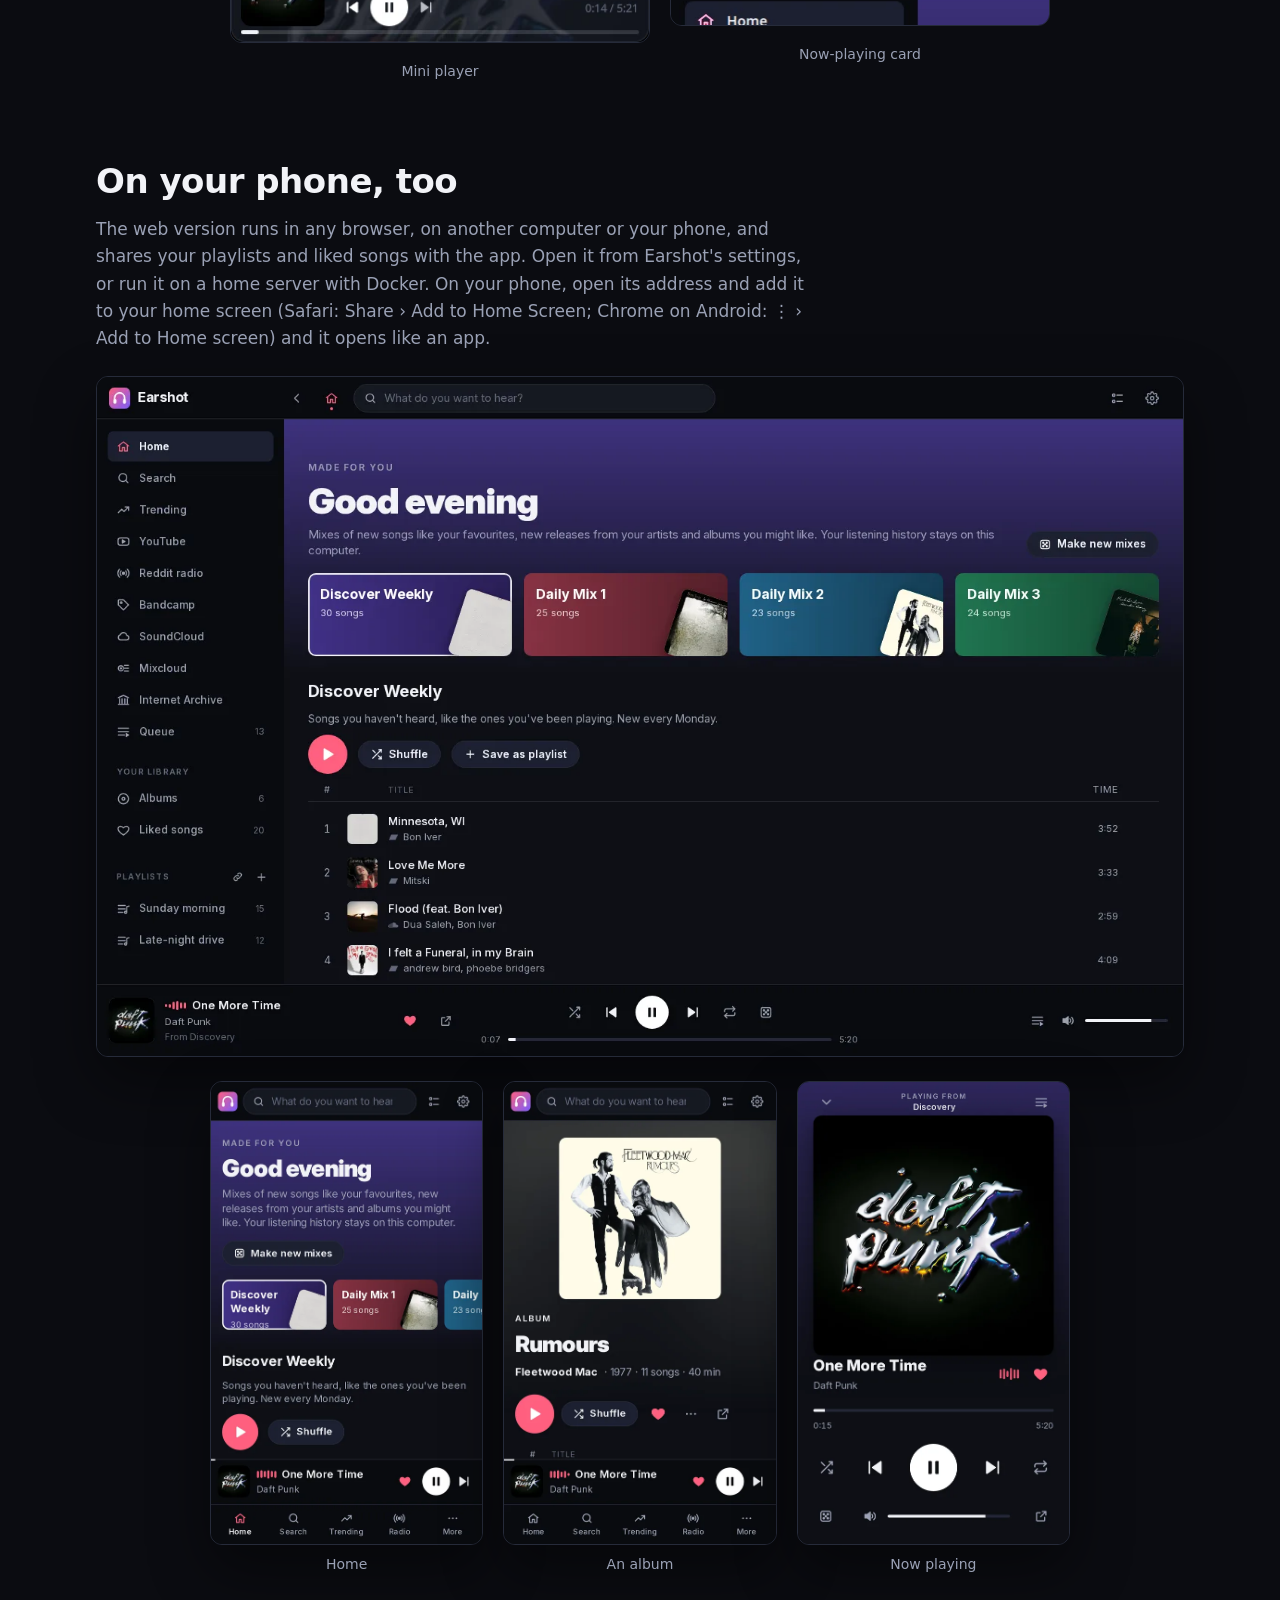
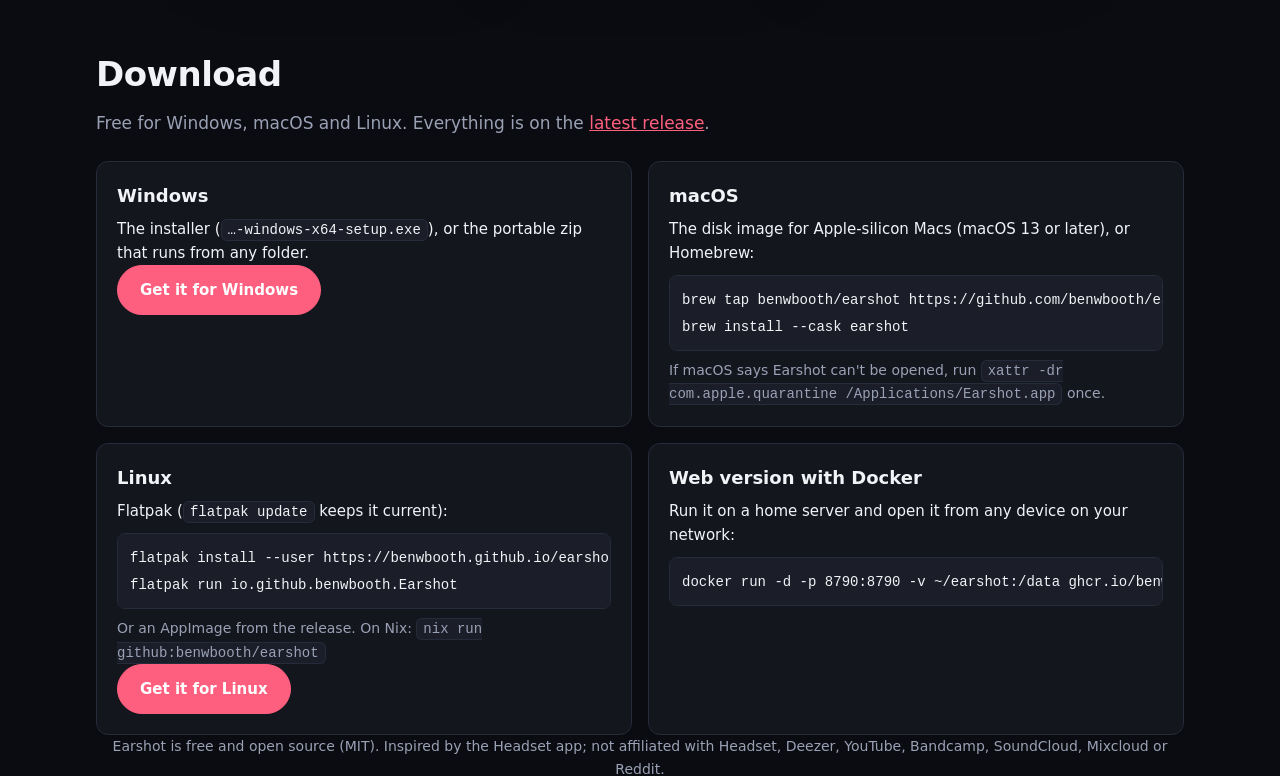
==== commit ec238376: "Project page: add the web version to your phone's home screen" ====
--- a/docs/index.html
+++ b/docs/index.html
@@ -118,7 +118,7 @@
   </div>
 
   <h2 id="web">On your phone, too</h2>
-  <p class="sub">The web version runs in any browser, on another computer or your phone, and shares your playlists and liked songs with the app. Open it from Earshot's settings, or run it on a home server with Docker.</p>
+  <p class="sub">The web version runs in any browser, on another computer or your phone, and shares your playlists and liked songs with the app. Open it from Earshot's settings, or run it on a home server with Docker. On your phone, open its address and add it to your home screen (Safari: Share › Add to Home Screen; Chrome on Android: ⋮ › Add to Home screen) and it opens like an app.</p>
   <img class="shot" loading="lazy" src="./screenshots/web-home.webp" width="1440" height="900" alt="The web version in a desktop browser">
   <div class="phones">
     <figure><img class="shot" loading="lazy" src="./screenshots/phone-home.webp" width="585" height="1266" alt="The web version on a phone: Home"><figcaption>Home</figcaption></figure>
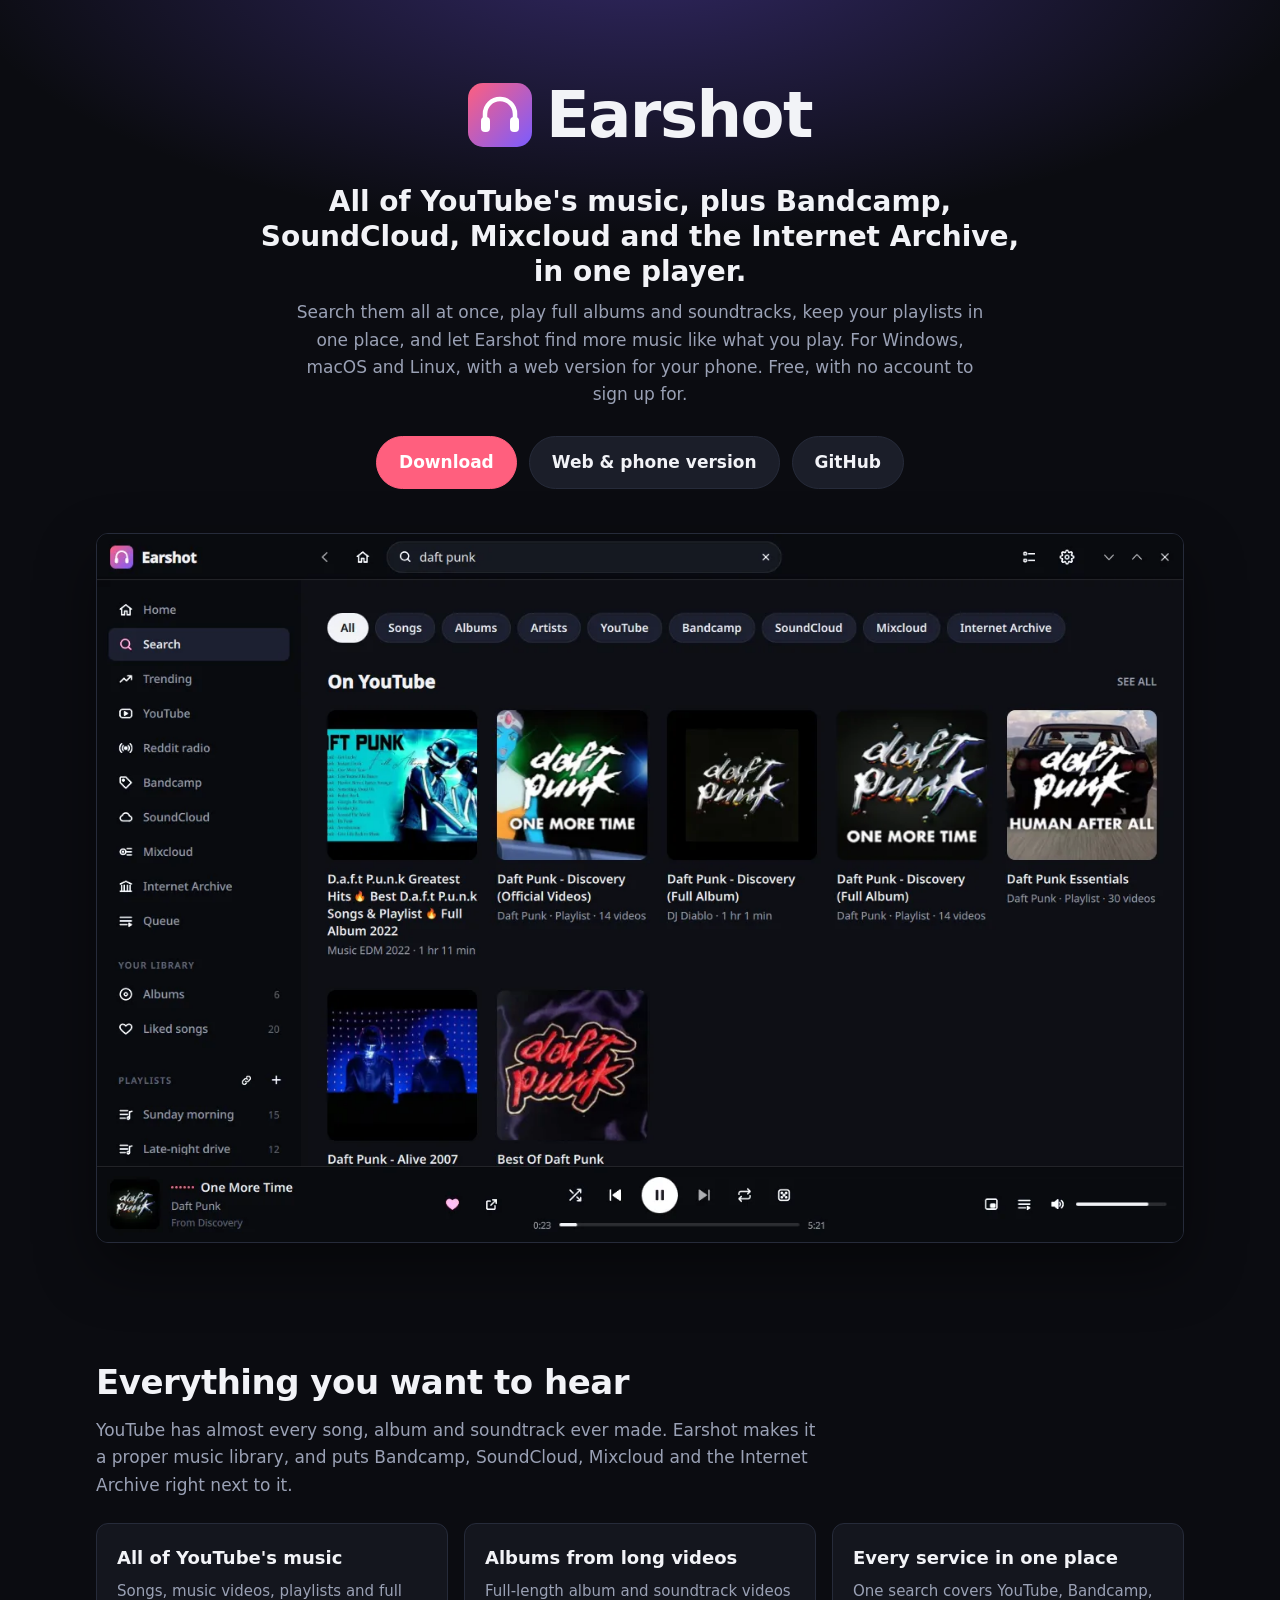
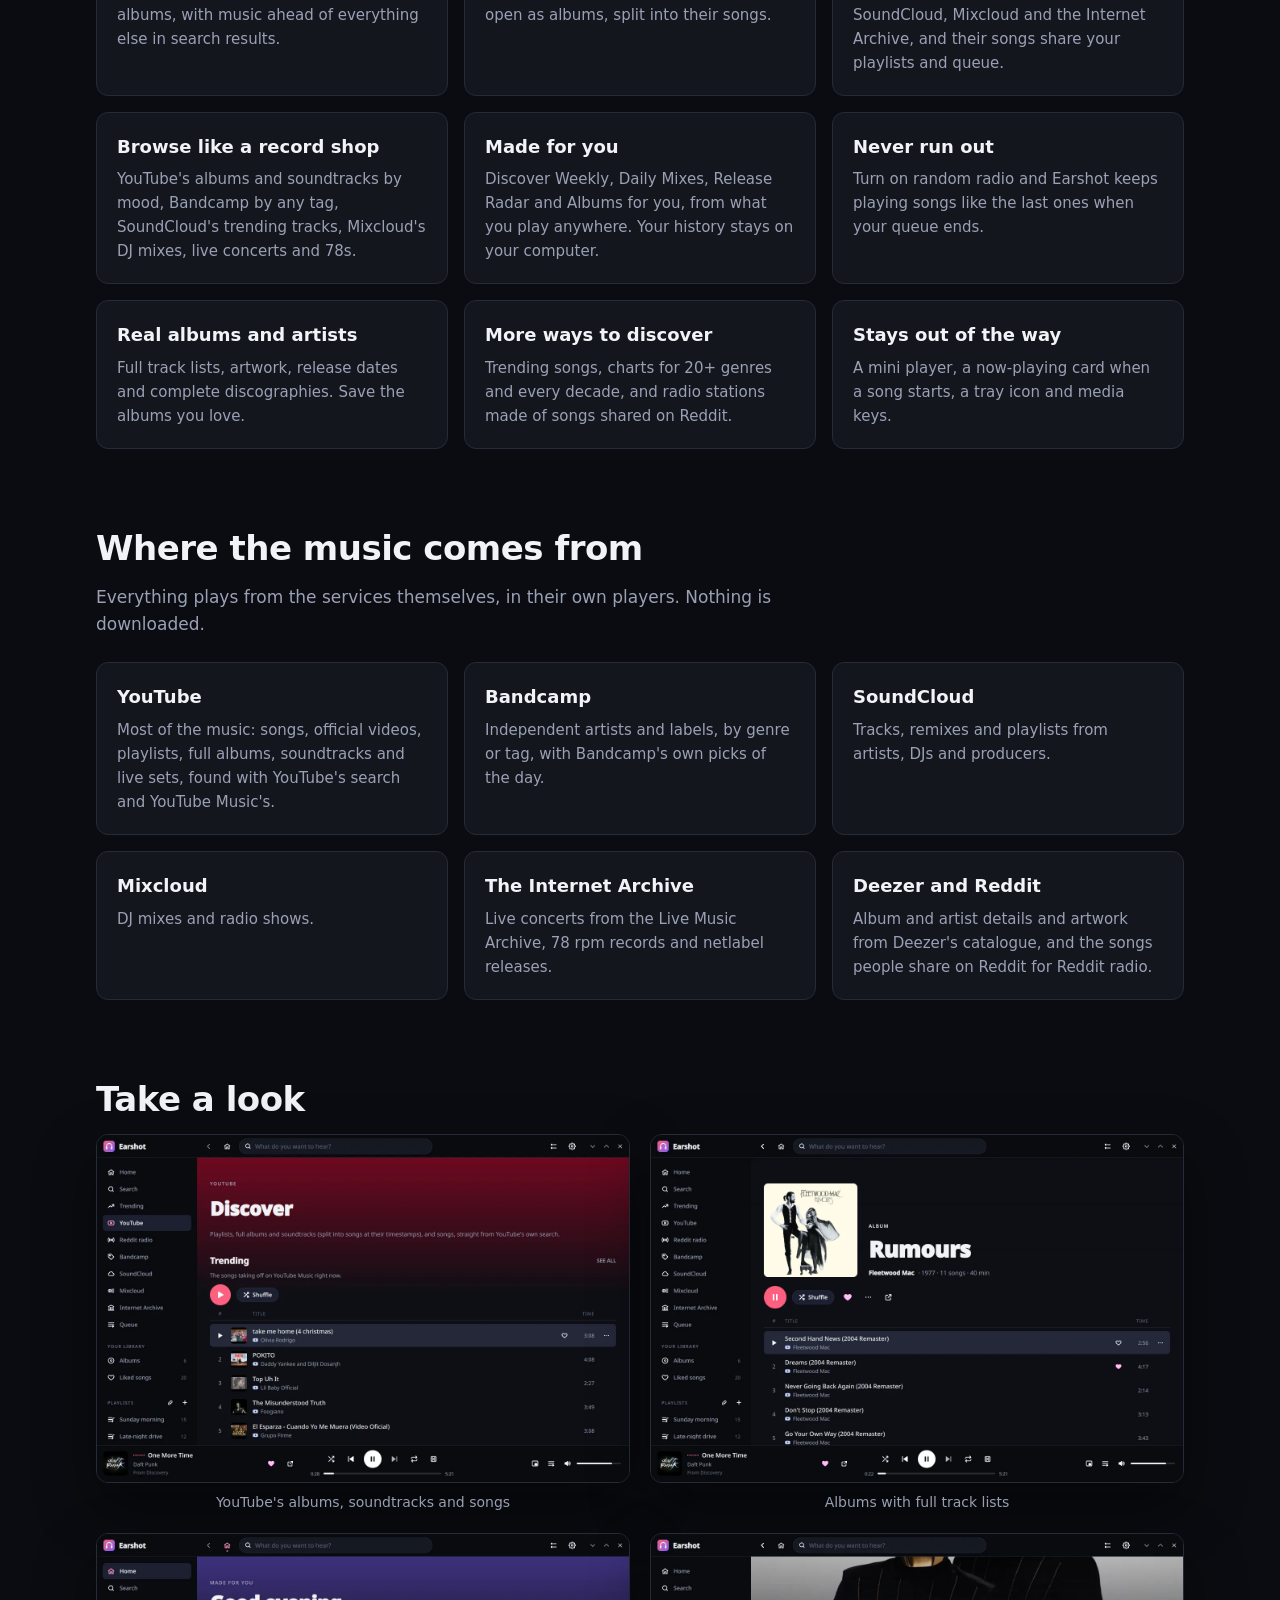
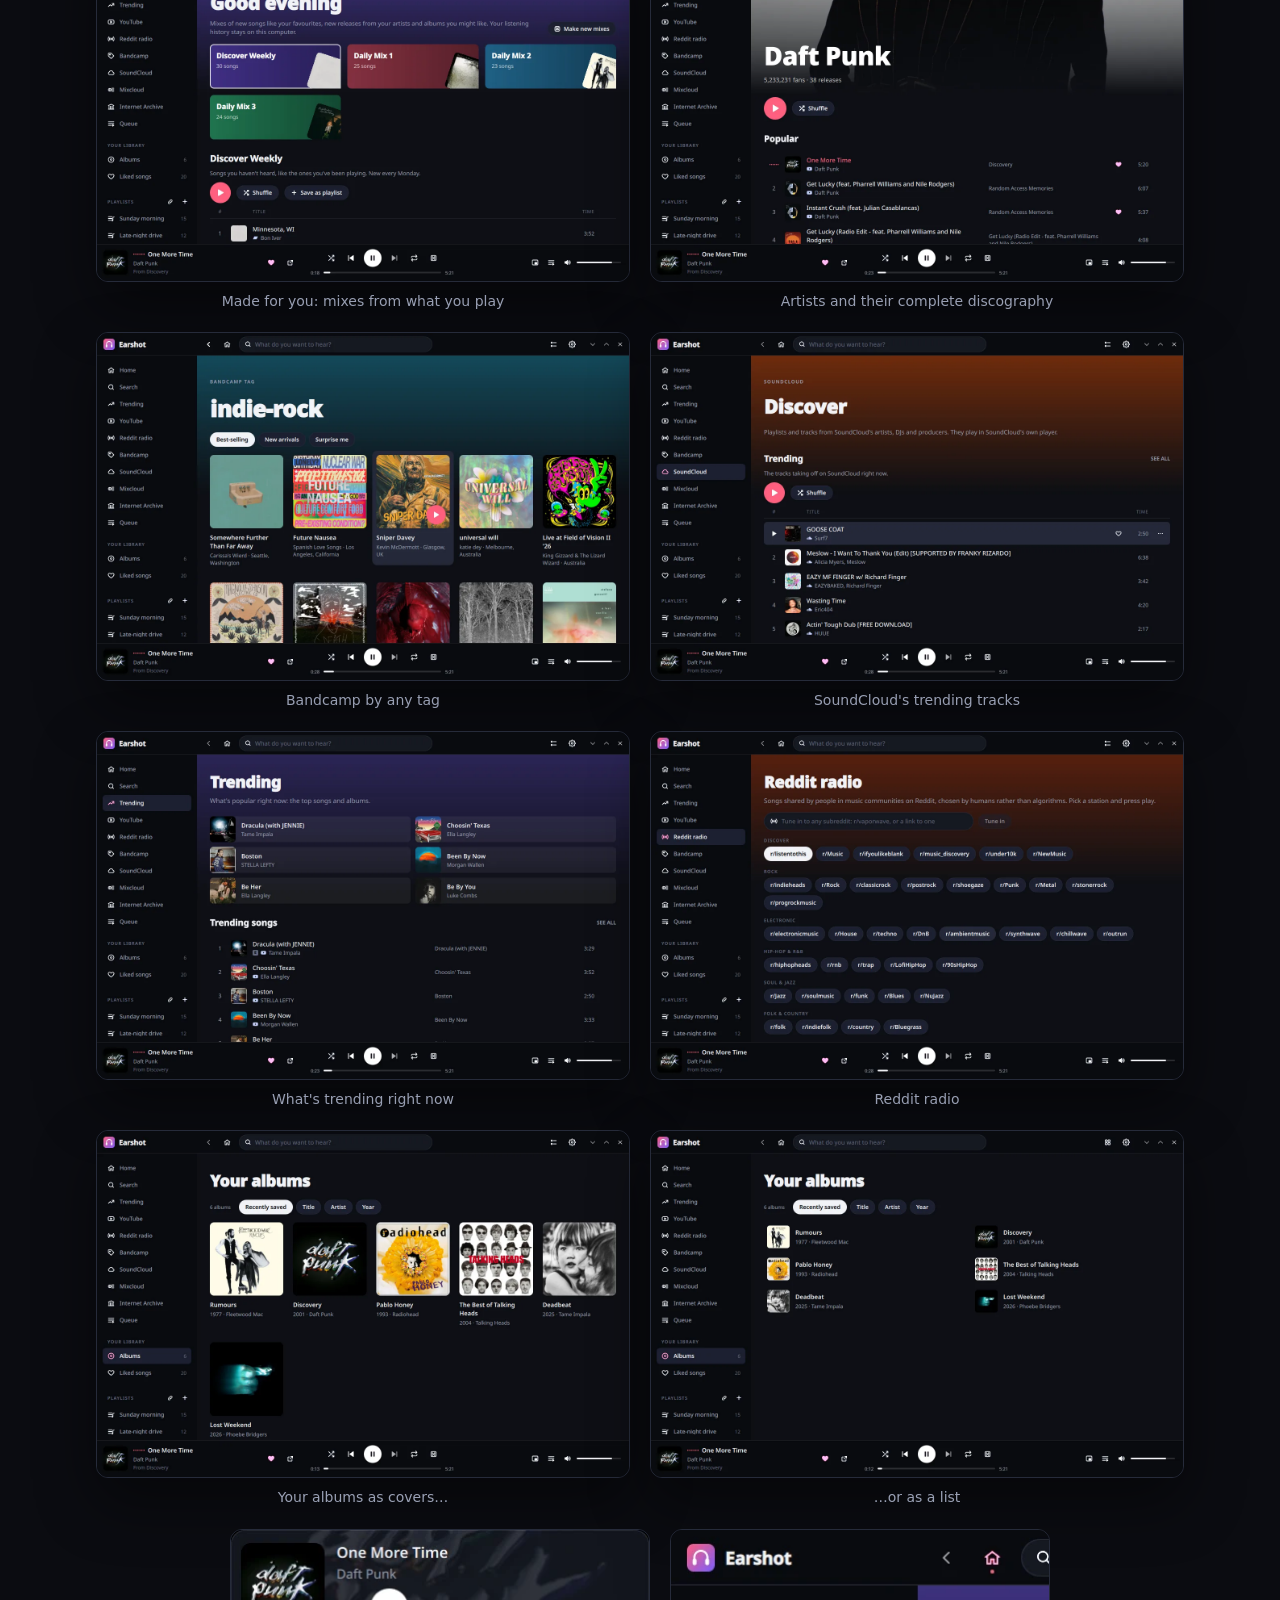
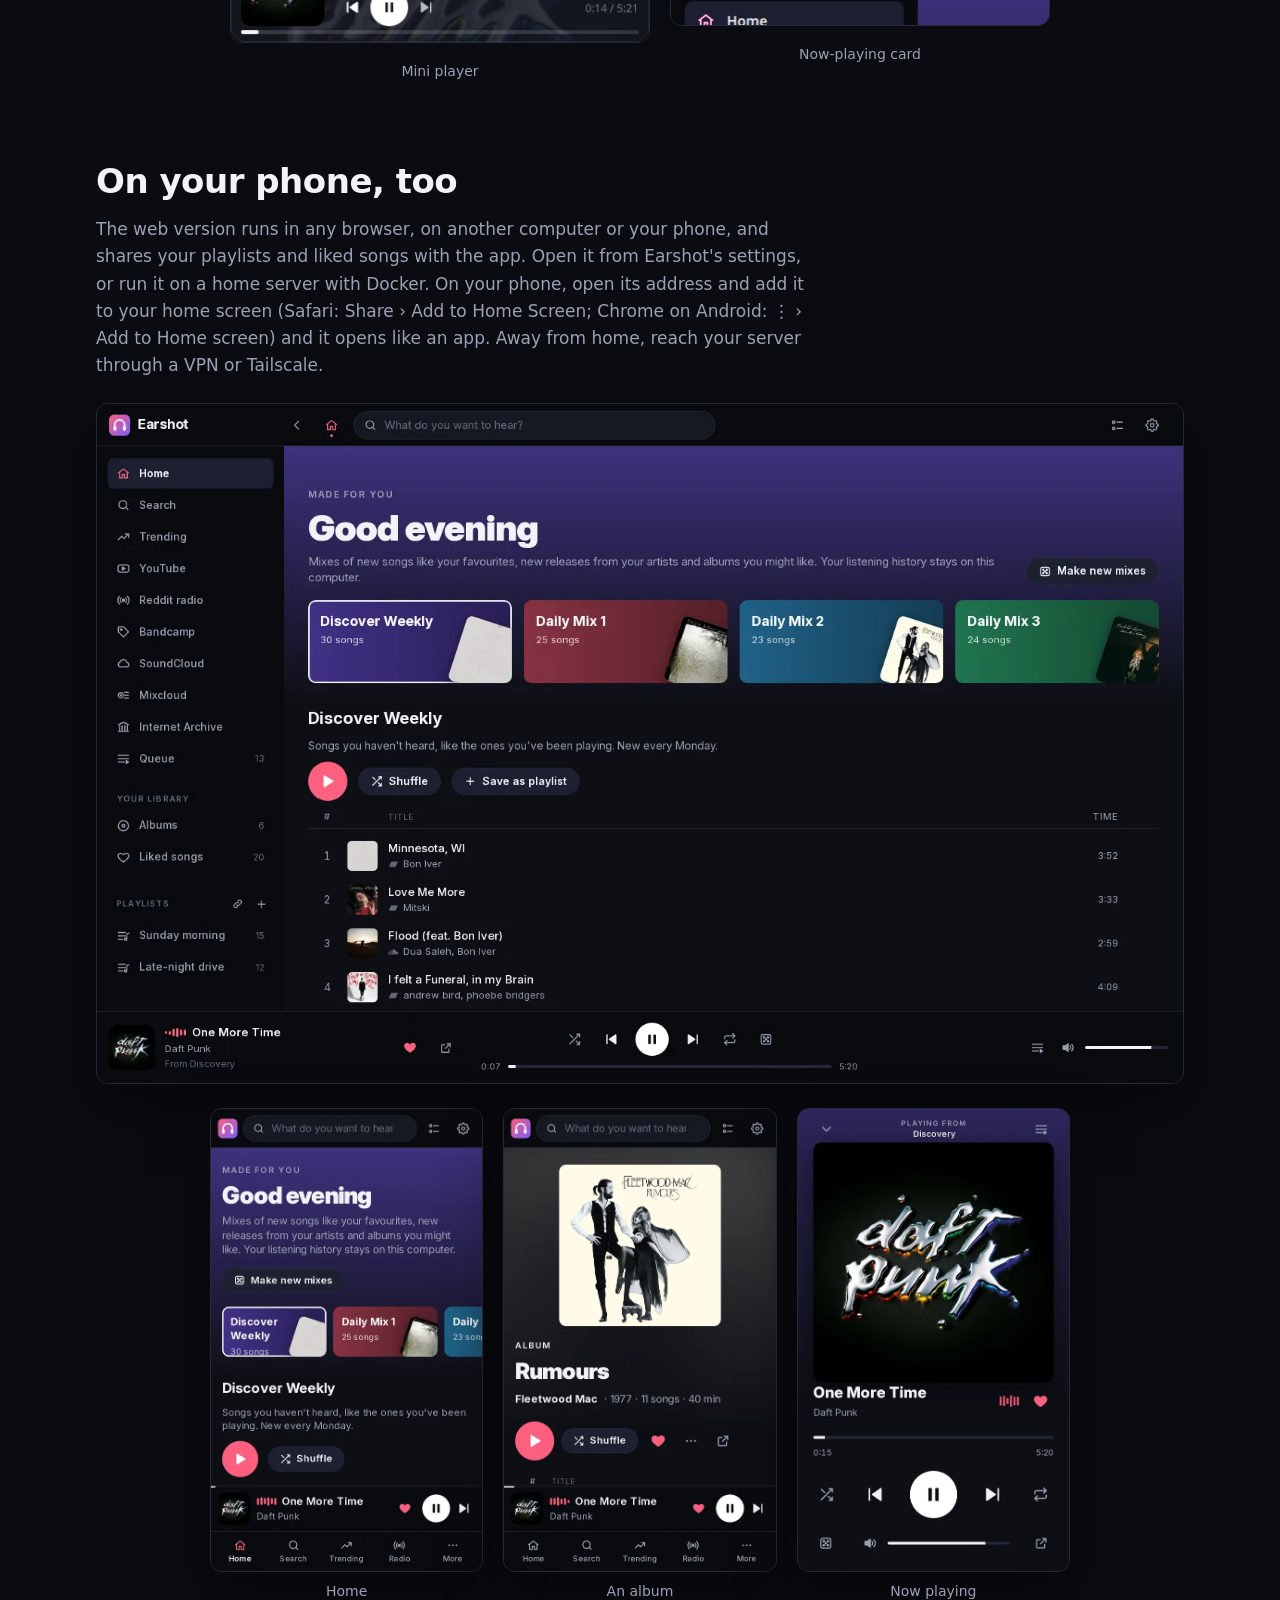
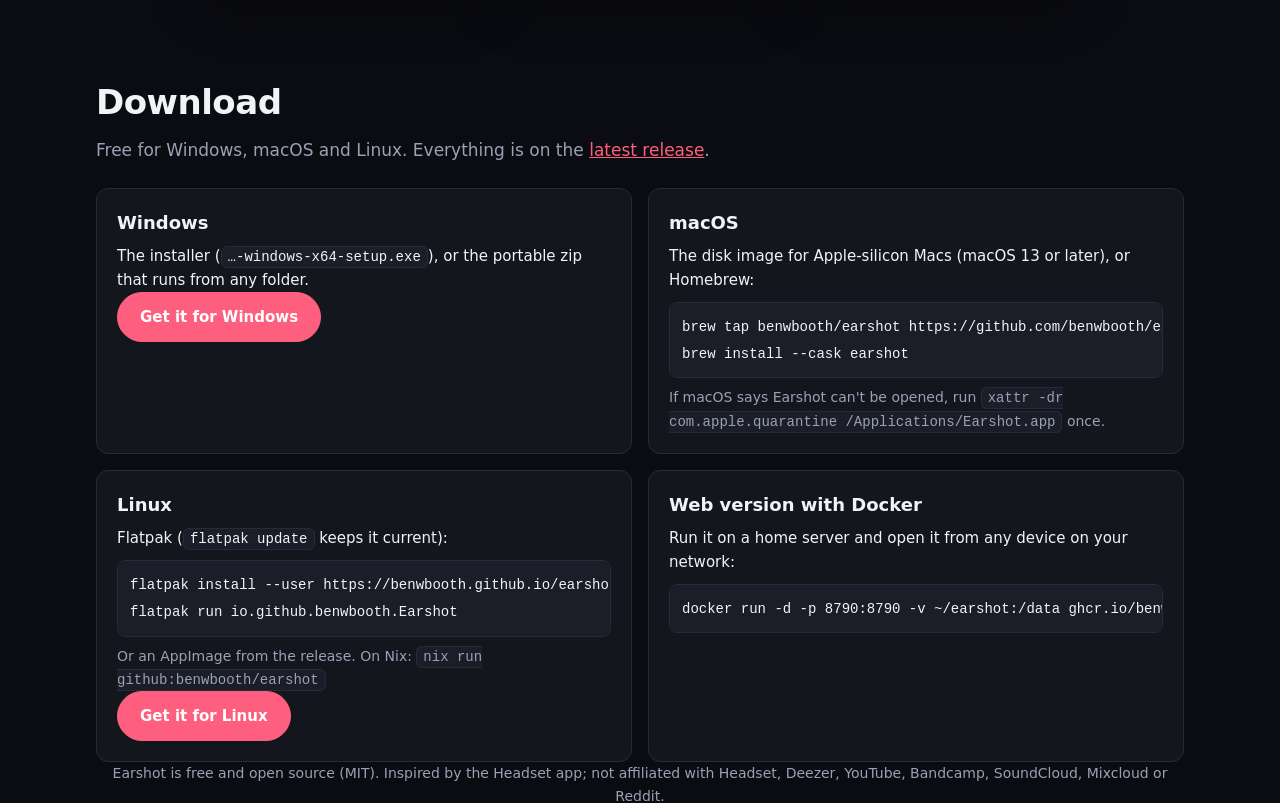
==== commit 852597bd: "Project page: a VPN or Tailscale for the web version away from home" ====
--- a/docs/index.html
+++ b/docs/index.html
@@ -118,7 +118,7 @@
   </div>
 
   <h2 id="web">On your phone, too</h2>
-  <p class="sub">The web version runs in any browser, on another computer or your phone, and shares your playlists and liked songs with the app. Open it from Earshot's settings, or run it on a home server with Docker. On your phone, open its address and add it to your home screen (Safari: Share › Add to Home Screen; Chrome on Android: ⋮ › Add to Home screen) and it opens like an app.</p>
+  <p class="sub">The web version runs in any browser, on another computer or your phone, and shares your playlists and liked songs with the app. Open it from Earshot's settings, or run it on a home server with Docker. On your phone, open its address and add it to your home screen (Safari: Share › Add to Home Screen; Chrome on Android: ⋮ › Add to Home screen) and it opens like an app. Away from home, reach your server through a VPN or Tailscale.</p>
   <img class="shot" loading="lazy" src="./screenshots/web-home.webp" width="1440" height="900" alt="The web version in a desktop browser">
   <div class="phones">
     <figure><img class="shot" loading="lazy" src="./screenshots/phone-home.webp" width="585" height="1266" alt="The web version on a phone: Home"><figcaption>Home</figcaption></figure>
